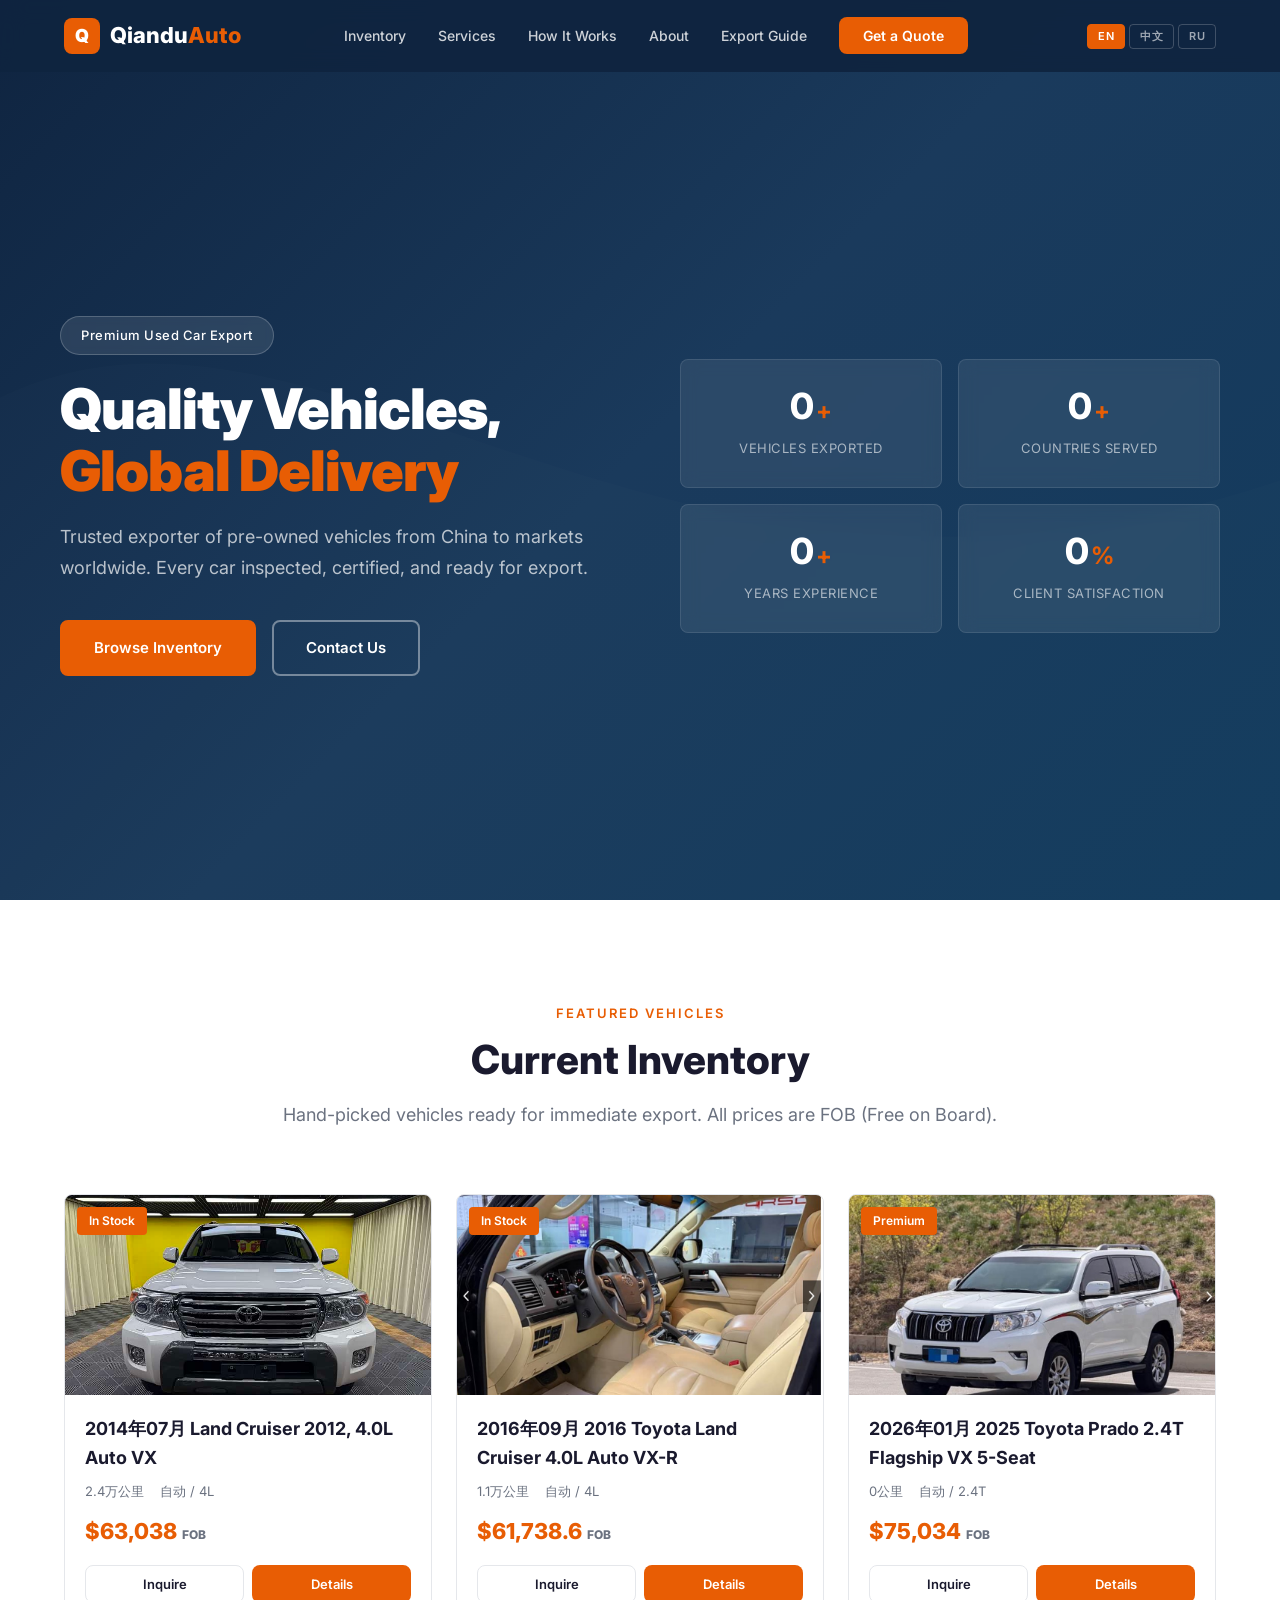
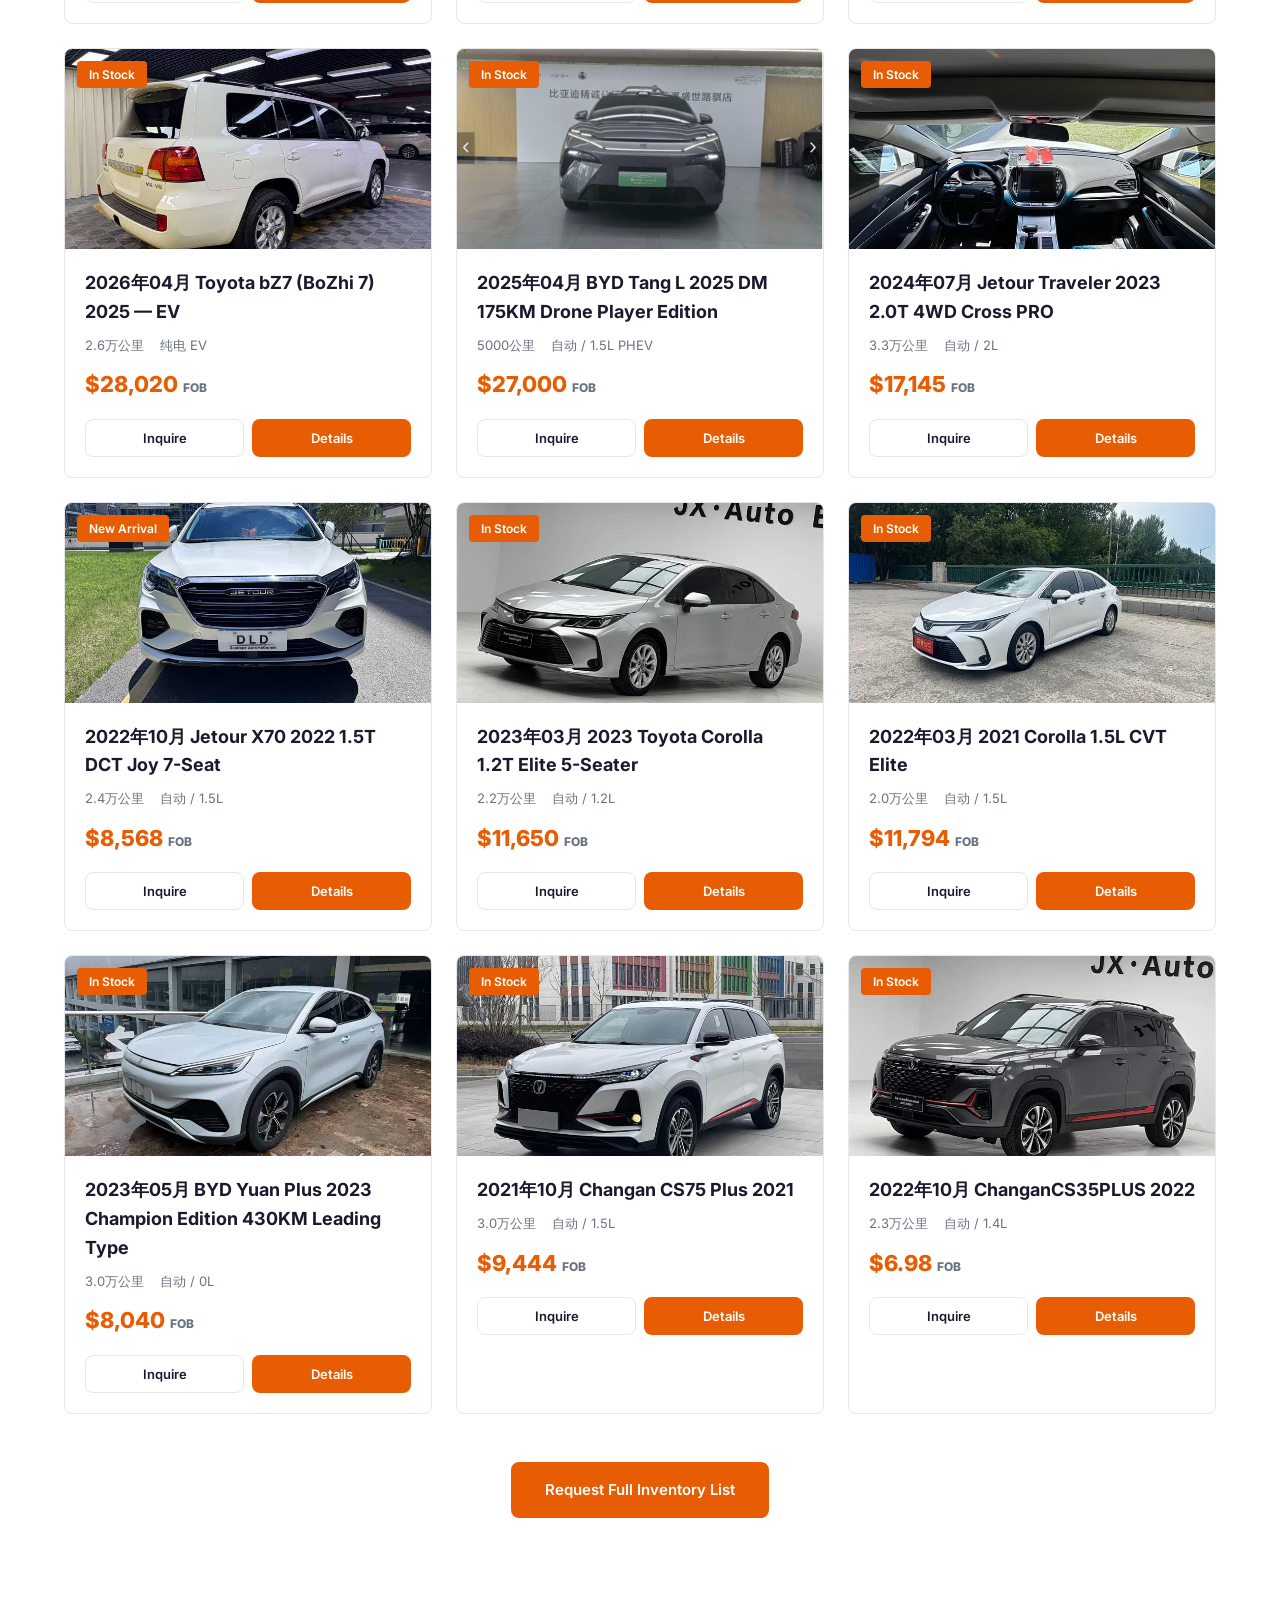
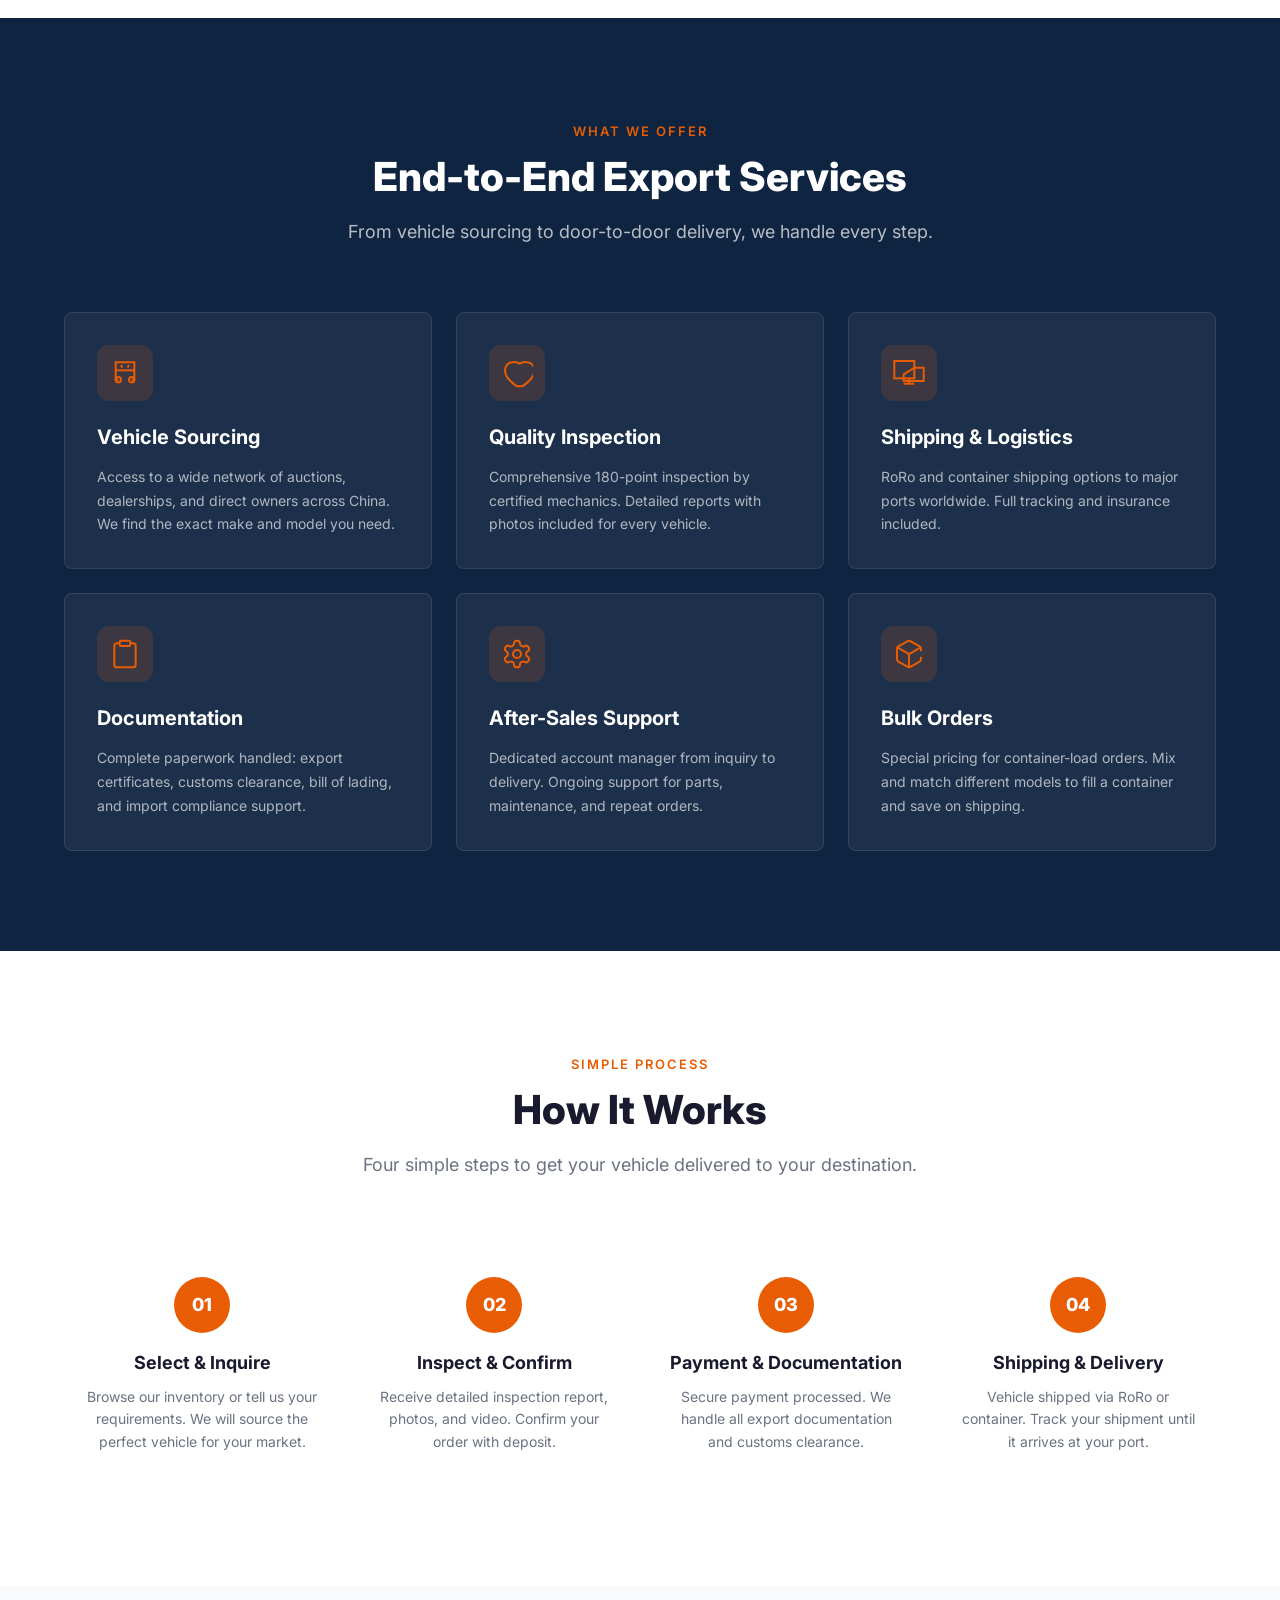
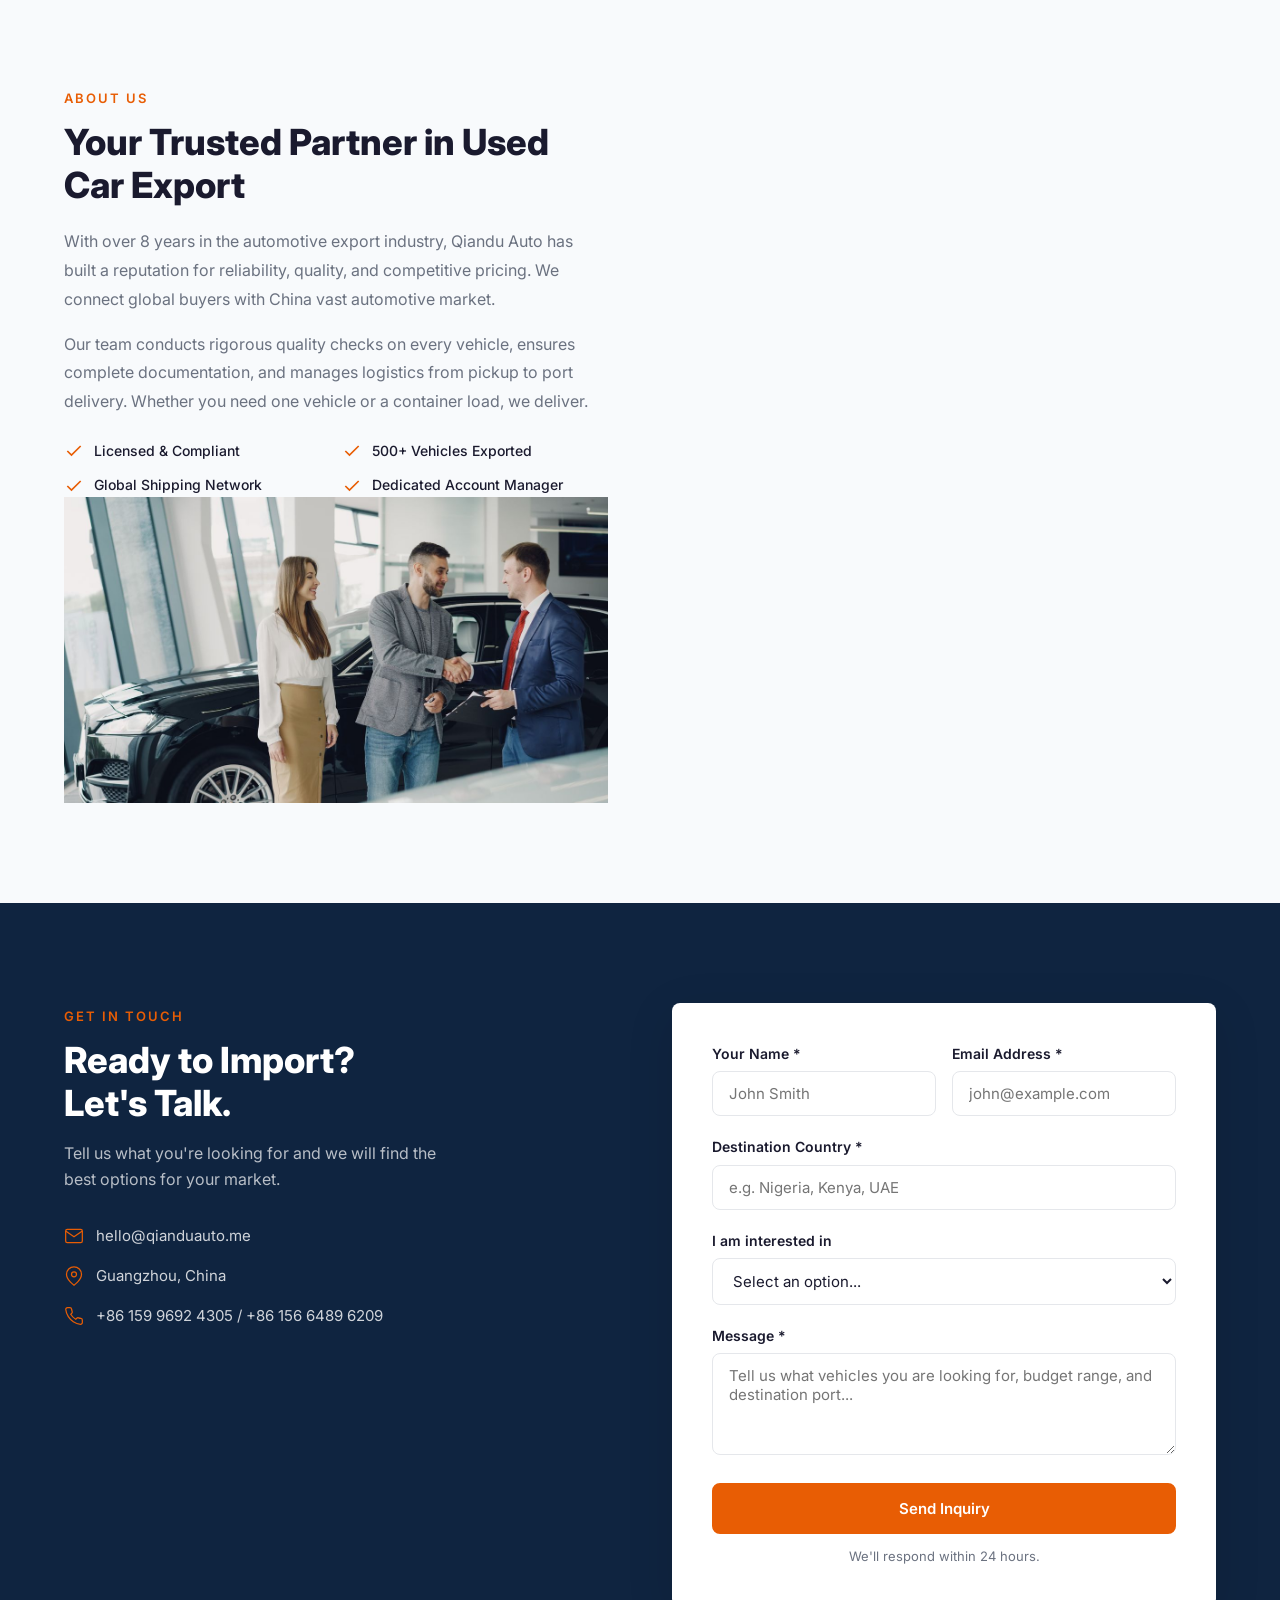
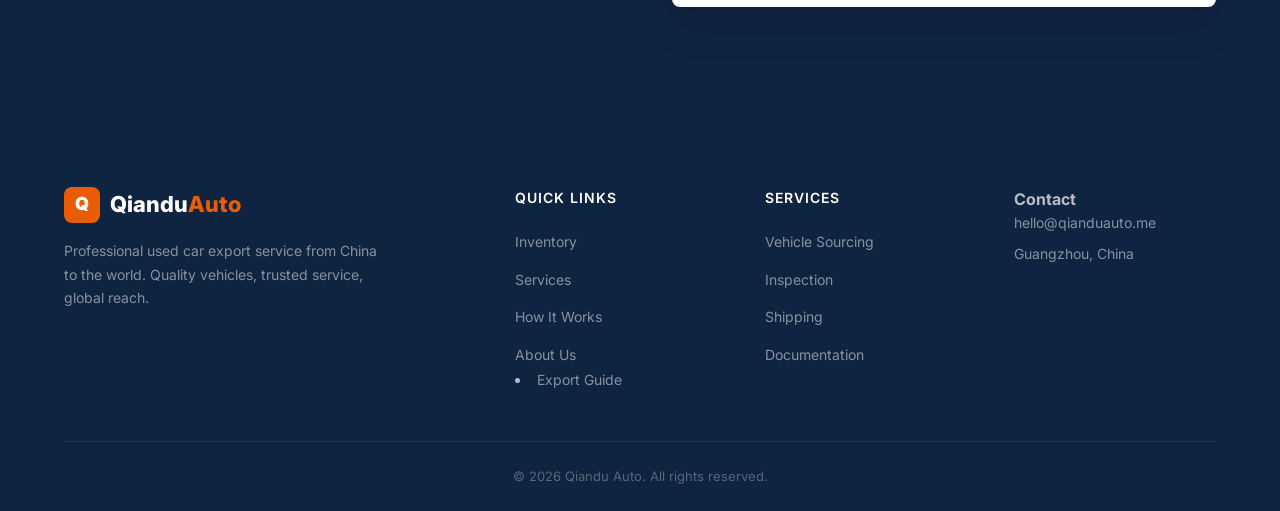
==== index.html @ 9403cdfd "Cache bust: script.js?v=1785822775527" ====
<!DOCTYPE html>
<html lang="en">
<head>
<meta charset="UTF-8">
<meta name="viewport" content="width=device-width, initial-scale=1.0">
<title>Qiandu Auto - Used Car Export from China</title>
<meta name="description" content="Qiandu Auto - Professional used car export service. Quality vehicles for global buyers.">
<link rel="icon" type="image/svg+xml" href="data:image/svg+xml,%3Csvg xmlns='http://www.w3.org/2000/svg' viewBox='0 0 100 100'%3E%3Crect width='100' height='100' rx='20' fill='%231a3a5c'/%3E%3Ctext x='50' y='68' font-size='45' text-anchor='middle' fill='white' font-family='Arial'%3EQ%3C/text%3E%3C/svg%3E">
<link rel="preconnect" href="https://fonts.googleapis.com">
<link href="https://fonts.googleapis.com/css2?family=Inter:wght@400;500;600;700;800;900&display=swap" rel="stylesheet">
<link rel="stylesheet" href="css/style.css"><link rel="stylesheet" href="css/i18n.css">
</head>
<body>
<nav class="nav" id="nav">
  <div class="container nav-inner">
    <a href="#" class="logo">
      <span class="logo-icon">Q</span>
      <span class="logo-text">Qiandu<span class="logo-accent">Auto</span></span>
    </a>
    <ul class="nav-links" id="navLinks">
      <li><a href="#inventory" data-i18n="nav-inventory">Inventory</a></li>
      <li><a href="#services" data-i18n="nav-services">Services</a></li>
      <li><a href="#process" data-i18n="nav-process">How It Works</a></li>
      <li><a href="#about" data-i18n="nav-about">About</a></li><li><a href="guide.html">Export Guide</a></li>
      <li><a href="#contact" class="nav-cta" data-i18n="nav-cta">Get a Quote</a></li>
    </ul>
    <button class="nav-toggle" id="navToggle" aria-label="Toggle menu">
      <span></span><span></span><span></span>
    </button>
    <div class="lang-switcher">
      <button class="lang-btn active" data-lang="en" onclick="switchLang('en')">EN</button>
      <button class="lang-btn" data-lang="zh" onclick="switchLang('zh')">中文</button>
      <button class="lang-btn" data-lang="ru" onclick="switchLang('ru')">RU</button>
    </div>
  </div>
</nav>
<section class="hero" id="hero">
  <div class="hero-bg"></div>
  <div class="container hero-inner">
    <div class="hero-content">
      <span class="hero-badge" data-i18n="hero-badge">Premium Used Car Export</span>
      <h1>Quality Vehicles,<br><span class="text-accent" data-i18n-part="hero-accent">Global Delivery</span></h1>
      <p data-i18n="hero-desc">Trusted exporter of pre-owned vehicles from China to markets worldwide. Every car inspected, certified, and ready for export.</p>
      <div class="hero-actions">
        <a href="#inventory" class="btn btn-primary" data-i18n="hero-btn1">Browse Inventory</a>
        <a href="#contact" class="btn btn-outline" data-i18n="hero-btn2">Contact Us</a>
      </div>
    </div>
    <div class="hero-stats">
      <div class="stat-card">
        <span class="stat-number" data-target="500">0</span><span class="stat-plus">+</span>
        <span class="stat-label" data-i18n="stat-vehicles">Vehicles Exported</span>
      </div>
      <div class="stat-card">
        <span class="stat-number" data-target="25">0</span><span class="stat-plus">+</span>
        <span class="stat-label" data-i18n="stat-countries">Countries Served</span>
      </div>
      <div class="stat-card">
        <span class="stat-number" data-target="8">0</span><span class="stat-plus">+</span>
        <span class="stat-label" data-i18n="stat-experience">Years Experience</span>
      </div>
      <div class="stat-card">
        <span class="stat-number" data-target="98">0</span><span class="stat-pct">%</span>
        <span class="stat-label" data-i18n="stat-satisfaction">Client Satisfaction</span>
      </div>
    </div>
  </div>
</section>
<section class="section" id="inventory">
  <div class="container">
    <div class="section-header">
      <span class="section-tag" data-i18n="inv-tag">Featured Vehicles</span>
      <h2 data-i18n="inv-title">Current Inventory</h2>
      <p data-i18n="inv-desc">Hand-picked vehicles ready for immediate export. All prices are FOB (Free on Board).</p>
    </div>
    <div class="inventory-grid" id="inventoryGrid"></div>
    <div class="section-footer">
      <a href="#contact" class="btn btn-primary" data-i18n="inv-footer">Request Full Inventory List</a>
    </div>
  </div>
</section>
<section class="section section-dark" id="services">
  <div class="container">
    <div class="section-header">
      <span class="section-tag" data-i18n="svc-tag">What We Offer</span>
      <h2 data-i18n="svc-title">End-to-End Export Services</h2>
      <p data-i18n="svc-desc">From vehicle sourcing to door-to-door delivery, we handle every step.</p>
    </div>
    <div class="services-grid">
      <div class="service-card">
        <div class="service-icon"><svg width="32" height="32" viewBox="0 0 24 24" fill="none" stroke="currentColor" stroke-width="1.5"><circle cx="7" cy="17" r="2"/><circle cx="17" cy="17" r="2"/><path d="M19 17h-2M7 17H5V4h14v13h-2"/><path d="M5 10h14"/><path d="M9 6l1 2M15 6l-1 2"/></svg></div>
        <h3 data-i18n="svc1-title">Vehicle Sourcing</h3>
        <p data-i18n="svc1-desc">Access to a wide network of auctions, dealerships, and direct owners across China. We find the exact make and model you need.</p>
      </div>
      <div class="service-card">
        <div class="service-icon"><svg width="32" height="32" viewBox="0 0 24 24" fill="none" stroke="currentColor" stroke-width="1.5"><path d="M12 22s-6-4-8-8c-2-4-1-9 4-10 3-1 6 1 6 1s3-2 6-1c5 1 6 6 4 10-2 4-8 8-8 8z"/></svg></div>
        <h3 data-i18n="svc2-title">Quality Inspection</h3>
        <p data-i18n="svc2-desc">Comprehensive 180-point inspection by certified mechanics. Detailed reports with photos included for every vehicle.</p>
      </div>
      <div class="service-card">
        <div class="service-icon"><svg width="32" height="32" viewBox="0 0 24 24" fill="none" stroke="currentColor" stroke-width="1.5"><rect x="1" y="3" width="15" height="13"/><polygon points="16 8 23 8 23 18 8 18 8 13"/><path d="M12 16v4M8 20h8"/></svg></div>
        <h3 data-i18n="svc3-title">Shipping &amp; Logistics</h3>
        <p data-i18n="svc3-desc">RoRo and container shipping options to major ports worldwide. Full tracking and insurance included.</p>
      </div>
      <div class="service-card">
        <div class="service-icon"><svg width="32" height="32" viewBox="0 0 24 24" fill="none" stroke="currentColor" stroke-width="1.5"><path d="M16 4h2a2 2 0 0 1 2 2v14a2 2 0 0 1-2 2H6a2 2 0 0 1-2-2V6a2 2 0 0 1 2-2h2"/><rect x="8" y="2" width="8" height="4" rx="1" ry="1"/></svg></div>
        <h3 data-i18n="svc4-title">Documentation</h3>
        <p data-i18n="svc4-desc">Complete paperwork handled: export certificates, customs clearance, bill of lading, and import compliance support.</p>
      </div>
      <div class="service-card">
        <div class="service-icon"><svg width="32" height="32" viewBox="0 0 24 24" fill="none" stroke="currentColor" stroke-width="1.5"><path d="M12.22 2h-.44a2 2 0 0 0-2 2v.18a2 2 0 0 1-1 1.73l-.43.25a2 2 0 0 1-2 0l-.15-.08a2 2 0 0 0-2.73.73l-.22.38a2 2 0 0 0 .73 2.73l.15.1a2 2 0 0 1 1 1.72v.51a2 2 0 0 1-1 1.74l-.15.09a2 2 0 0 0-.73 2.73l.22.38a2 2 0 0 0 2.73.73l.15-.08a2 2 0 0 1 2 0l.43.25a2 2 0 0 1 1 1.73V20a2 2 0 0 0 2 2h.44a2 2 0 0 0 2-2v-.18a2 2 0 0 1 1-1.73l.43-.25a2 2 0 0 1 2 0l.15.08a2 2 0 0 0 2.73-.73l.22-.39a2 2 0 0 0-.73-2.73l-.15-.08a2 2 0 0 1-1-1.74v-.5a2 2 0 0 1 1-1.74l.15-.09a2 2 0 0 0 .73-2.73l-.22-.38a2 2 0 0 0-2.73-.73l-.15.08a2 2 0 0 1-2 0l-.43-.25a2 2 0 0 1-1-1.73V4a2 2 0 0 0-2-2z"/><circle cx="12" cy="12" r="3"/></svg></div>
        <h3 data-i18n="svc5-title">After-Sales Support</h3>
        <p data-i18n="svc5-desc">Dedicated account manager from inquiry to delivery. Ongoing support for parts, maintenance, and repeat orders.</p>
      </div>
      <div class="service-card">
        <div class="service-icon"><svg width="32" height="32" viewBox="0 0 24 24" fill="none" stroke="currentColor" stroke-width="1.5"><path d="M21 10V8a2 2 0 0 0-1-1.73l-7-4a2 2 0 0 0-2 0l-7 4A2 2 0 0 0 3 8v8a2 2 0 0 0 1 1.73l7 4a2 2 0 0 0 2 0l7-4A2 2 0 0 0 21 16v-2"/><path d="M3.3 7l8.7 5 8.7-5"/><path d="M12 22V12"/></svg></div>
        <h3 data-i18n="svc6-title">Bulk Orders</h3>
        <p data-i18n="svc6-desc">Special pricing for container-load orders. Mix and match different models to fill a container and save on shipping.</p>
      </div>
    </div>
  </div>
</section>
<section class="section" id="process">
  <div class="container">
    <div class="section-header">
      <span class="section-tag" data-i18n="proc-tag">Simple Process</span>
      <h2 data-i18n="proc-title">How It Works</h2>
      <p data-i18n="proc-desc">Four simple steps to get your vehicle delivered to your destination.</p>
    </div>
    <div class="process-steps">
      <div class="step">
        <div class="step-number">01</div>
        <h3 data-i18n="step1-title">Select &amp; Inquire</h3>
        <p data-i18n="step1-desc">Browse our inventory or tell us your requirements. We will source the perfect vehicle for your market.</p>
      </div>
      <div class="step-connector"></div>
      <div class="step">
        <div class="step-number">02</div>
        <h3 data-i18n="step2-title">Inspect &amp; Confirm</h3>
        <p data-i18n="step2-desc">Receive detailed inspection report, photos, and video. Confirm your order with deposit.</p>
      </div>
      <div class="step-connector"></div>
      <div class="step">
        <div class="step-number">03</div>
        <h3 data-i18n="step3-title">Payment &amp; Documentation</h3>
        <p data-i18n="step3-desc">Secure payment processed. We handle all export documentation and customs clearance.</p>
      </div>
      <div class="step-connector"></div>
      <div class="step">
        <div class="step-number">04</div>
        <h3 data-i18n="step4-title">Shipping &amp; Delivery</h3>
        <p data-i18n="step4-desc">Vehicle shipped via RoRo or container. Track your shipment until it arrives at your port.</p>
      </div>
    </div>
  </div>
</section>
<section class="section section-alt" id="about">
  <div class="container">
    <div class="about-grid">
      <div class="about-content">
        <span class="section-tag" data-i18n="about-tag">About Us</span>
        <h2 data-i18n="about-title">Your Trusted Partner in Used Car Export</h2>
        <p data-i18n="about-p1">With over 8 years in the automotive export industry, Qiandu Auto has built a reputation for reliability, quality, and competitive pricing. We connect global buyers with China vast automotive market.</p>
        <p data-i18n="about-p2">Our team conducts rigorous quality checks on every vehicle, ensures complete documentation, and manages logistics from pickup to port delivery. Whether you need one vehicle or a container load, we deliver.</p>
        <div class="about-features">
          <div class="about-feature"><svg width="20" height="20" viewBox="0 0 24 24" fill="none" stroke="currentColor" stroke-width="2"><polyline points="20 6 9 17 4 12"/></svg><span data-i18n="about-feat1">Licensed &amp; Compliant</span></div>
          <div class="about-feature"><svg width="20" height="20" viewBox="0 0 24 24" fill="none" stroke="currentColor" stroke-width="2"><polyline points="20 6 9 17 4 12"/></svg><span data-i18n="about-feat2">500+ Vehicles Exported</span></div>
          <div class="about-feature"><svg width="20" height="20" viewBox="0 0 24 24" fill="none" stroke="currentColor" stroke-width="2"><polyline points="20 6 9 17 4 12"/></svg><span data-i18n="about-feat3">Global Shipping Network</span></div>
          <div class="about-feature"><svg width="20" height="20" viewBox="0 0 24 24" fill="none" stroke="currentColor" stroke-width="2"><polyline points="20 6 9 17 4 12"/></svg><span data-i18n="about-feat4">Dedicated Account Manager</span></div>
        </div>
    <div class="about-image">
 <img src="about.jpg.jpg"
</div>

  </div>
</section>
<section class="section section-dark" id="contact">
  <div class="container">
    <div class="contact-grid">
      <div class="contact-info">
        <span class="section-tag" data-i18n="contact-tag">Get In Touch</span>
        <h2 data-i18n="contact-title">Ready to Import?<br>Let's Talk.</h2>
        <p data-i18n="contact-desc">Tell us what you're looking for and we will find the best options for your market.</p>
        <div class="contact-details">
          <div class="contact-detail">
            <svg width="20" height="20" viewBox="0 0 24 24" fill="none" stroke="currentColor" stroke-width="1.5"><path d="M4 4h16c1.1 0 2 .9 2 2v12c0 1.1-.9 2-2 2H4c-1.1 0-2-.9-2-2V6c0-1.1.9-2 2-2z"/><polyline points="22,6 12,13 2,6"/></svg>
            <span>hello@qianduauto.me</span>
          </div>
          <div class="contact-detail">
            <svg width="20" height="20" viewBox="0 0 24 24" fill="none" stroke="currentColor" stroke-width="1.5"><path d="M21 10c0 7-9 13-9 13s-9-6-9-13a9 9 0 0 1 18 0z"/><circle cx="12" cy="10" r="3"/></svg>
            <span>Guangzhou, China</span>
          </div>
          <div class="contact-detail">
            <svg width="20" height="20" viewBox="0 0 24 24" fill="none" stroke="currentColor" stroke-width="1.5"><path d="M22 16.92v3a2 2 0 0 1-2.18 2 19.79 19.79 0 0 1-8.63-3.07 19.5 19.5 0 0 1-6-6 19.79 19.79 0 0 1-3.07-8.67A2 2 0 0 1 4.11 2h3a2 2 0 0 1 2 1.72 12.84 12.84 0 0 0 .7 2.81 2 2 0 0 1-.45 2.11L8.09 9.91a16 16 0 0 0 6 6l1.27-1.27a2 2 0 0 1 2.11-.45 12.84 12.84 0 0 0 2.81.7A2 2 0 0 1 22 16.92z"/></svg>
            <span>+86 159 9692 4305 / +86 156 6489 6209</span>
          </div>
        </div>
      </div>
      <form class="contact-form" id="contactForm">
        <div class="form-row">
          <div class="form-group">
            <label for="name" data-i18n="form-name">Your Name *</label>
            <input type="text" id="name" name="name" required placeholder="John Smith">
          </div>
          <div class="form-group">
            <label for="email" data-i18n="form-email">Email Address *</label>
            <input type="email" id="email" name="email" required placeholder="john@example.com">
          </div>
        </div>
        <div class="form-group">
          <label for="country" data-i18n="form-country">Destination Country *</label>
          <input type="text" id="country" name="country" required placeholder="e.g. Nigeria, Kenya, UAE">
        </div>
        <div class="form-group">
          <label for="interest" data-i18n="form-interest">I am interested in</label>
          <select id="interest" name="interest">
            <option value="">Select an option...</option>
            <option value="specific">Specific vehicle</option>
            <option value="category">Vehicle category / type</option>
            <option value="bulk">Bulk / container order</option>
            <option value="partnership">Partnership inquiry</option>
            <option value="other">Other</option>
          </select>
        </div>
        <div class="form-group">
          <label for="message" data-i18n="form-msg">Message *</label>
          <textarea id="message" name="message" required rows="4" placeholder="Tell us what vehicles you are looking for, budget range, and destination port..."></textarea>
        </div>
        <button type="submit" class="btn btn-primary btn-full" data-i18n="form-submit">Send Inquiry</button>
        <p class="form-note" data-i18n="form-note">We'll respond within 24 hours.</p>
      </form>
    </div>
  </div>
</section>
<footer class="footer">
  <div class="container">
    <div class="footer-grid">
      <div class="footer-brand">
        <a href="#" class="logo">
          <span class="logo-icon">Q</span>
          <span class="logo-text">Qiandu<span class="logo-accent">Auto</span></span>
        </a>
        <p data-i18n="footer-brand">Professional used car export service from China to the world. Quality vehicles, trusted service, global reach.</p>
      </div>
      <div class="footer-links">
        <h4 data-i18n="footer-quick">Quick Links</h4>
        <ul>
          <li><a href="#inventory" data-i18n="nav-inventory">Inventory</a></li>
          <li><a href="#services" data-i18n="nav-services">Services</a></li>
          <li><a href="#process" data-i18n="nav-process">How It Works</a></li>
          <li><a href="#about">About Us</a></li>
        </ul><li><a href="guide.html">Export Guide</a></li>
      </div>
      <div class="footer-links">
        <h4 data-i18n="footer-service-title">Services</h4>
        <ul>
          <li><a href="#services">Vehicle Sourcing</a></li>
          <li><a href="#services">Inspection</a></li>
          <li><a href="#services">Shipping</a></li>
          <li><a href="#services">Documentation</a></li>
        </ul>
      </div>
      <div class="footer-contact">
        <h4 data-i18n="footer-contact-title">Contact</h4>
        <p>hello@qianduauto.me</p>
        <p>Guangzhou, China</p>
      </div>
    </div>
    <div class="footer-bottom">
      <p>&copy; 2026 Qiandu Auto. <span data-i18n="footer-copy">All rights reserved.</span></p>
    </div>
  </div>
</footer>
<script src="js/i18n.js"></script>
<script src="js/script.js?v=1785822775527"></script>
</body>
</html>
---- css/style.css ----
﻿*, *::before, *::after { margin: 0; padding: 0; box-sizing: border-box; }
:root {
  --primary: #1a3a5c;
  --primary-light: #2a5a8c;
  --primary-dark: #0f2440;
  --accent: #e85d04;
  --accent-light: #f48c06;
  --text: #1a1a2e;
  --text-light: #6b7280;
  --bg: #ffffff;
  --bg-alt: #f8fafc;
  --bg-dark: #0f2440;
  --border: #e5e7eb;
  --radius: 8px;
  --shadow: 0 4px 24px rgba(0,0,0,0.08);
  --shadow-lg: 0 12px 48px rgba(0,0,0,0.12);
  --font: 'Inter', -apple-system, BlinkMacSystemFont, sans-serif;
  --max-w: 1200px;
}
html { scroll-behavior: smooth; }
body { font-family: var(--font); color: var(--text); line-height: 1.6; -webkit-font-smoothing: antialiased; }
.container { max-width: var(--max-w); margin: 0 auto; padding: 0 24px; }
img { max-width: 100%; height: auto; display: block; }
a { color: inherit; text-decoration: none; }
ul { list-style: none; }
.section { padding: 100px 0; }
.section-dark { background: var(--bg-dark); color: #fff; }
.section-alt { background: var(--bg-alt); }
.section-header { text-align: center; max-width: 720px; margin: 0 auto 64px; }
.section-tag { display: inline-block; font-size: 13px; font-weight: 600; text-transform: uppercase; letter-spacing: 2px; color: var(--accent); margin-bottom: 12px; }
.section-header h2 { font-size: 40px; font-weight: 800; line-height: 1.2; margin-bottom: 16px; }
.section-dark .section-header h2 { color: #fff; }
.section-header p { font-size: 18px; color: var(--text-light); line-height: 1.7; }
.section-dark .section-header p { color: rgba(255,255,255,0.7); }
.text-accent { color: var(--accent); }
/* Buttons */
.btn { display: inline-flex; align-items: center; justify-content: center; padding: 14px 32px; font-size: 15px; font-weight: 600; border-radius: var(--radius); transition: all 0.3s ease; cursor: pointer; border: 2px solid transparent; font-family: var(--font); }
.btn-primary { background: var(--accent); color: #fff; border-color: var(--accent); }
.btn-primary:hover { background: var(--accent-light); border-color: var(--accent-light); transform: translateY(-2px); box-shadow: 0 8px 24px rgba(232,93,4,0.3); }
.btn-outline { background: transparent; color: #fff; border-color: rgba(255,255,255,0.4); }
.btn-outline:hover { background: rgba(255,255,255,0.1); border-color: #fff; }
.btn-full { width: 100%; }
.section-footer { text-align: center; margin-top: 48px; }
.section-footer .btn { background: var(--accent); color: #fff; border-color: var(--accent); }
.section-footer .btn:hover { background: var(--accent-light); }
/* Navigation */
.nav { position: fixed; top: 0; left: 0; right: 0; z-index: 1000; background: rgba(15,36,64,0.95); backdrop-filter: blur(12px); transition: all 0.3s ease; }
.nav-scrolled { background: rgba(15,36,64,0.98); box-shadow: 0 2px 20px rgba(0,0,0,0.3); }
.nav-inner { display: flex; align-items: center; justify-content: space-between; height: 72px; }
.logo { display: flex; align-items: center; gap: 10px; font-size: 22px; font-weight: 800; color: #fff; }
.logo-icon { display: flex; align-items: center; justify-content: center; width: 36px; height: 36px; background: var(--accent); border-radius: 8px; font-size: 18px; font-weight: 900; color: #fff; }
.logo-accent { color: var(--accent); }
.nav-links { display: flex; align-items: center; gap: 32px; }
.nav-links a { font-size: 14px; font-weight: 500; color: rgba(255,255,255,0.8); transition: color 0.2s; }
.nav-links a:hover { color: #fff; }
.nav-cta { padding: 10px 24px !important; background: var(--accent); color: #fff !important; border-radius: var(--radius); font-weight: 600 !important; transition: all 0.3s !important; }
.nav-cta:hover { background: var(--accent-light) !important; transform: translateY(-1px); }
.nav-toggle { display: none; flex-direction: column; gap: 5px; background: none; border: none; cursor: pointer; padding: 4px; }
.nav-toggle span { display: block; width: 24px; height: 2px; background: #fff; border-radius: 2px; transition: all 0.3s; }
/* Hero */
.hero { position: relative; min-height: 100vh; display: flex; align-items: center; overflow: hidden; padding-top: 72px; }
.hero-bg { position: absolute; inset: 0; background: linear-gradient(135deg, var(--primary-dark) 0%, var(--primary) 50%, #123b5e 100%); }
.hero-bg::after { content: ''; position: absolute; inset: 0; background: url('data:image/svg+xml,<svg xmlns="http://www.w3.org/2000/svg" viewBox="0 0 1440 900"><path fill="rgba(255,255,255,0.02)" d="M0,450 C360,150 720,750 1440,450 L1440,900 L0,900 Z"/></svg>') bottom / cover no-repeat; opacity: 0.6; }
.hero-inner { position: relative; display: grid; grid-template-columns: 1fr 1fr; gap: 80px; align-items: center; padding: 100px 0 80px; }
.hero-content { color: #fff; }
.hero-badge { display: inline-block; padding: 8px 20px; background: rgba(255,255,255,0.1); border: 1px solid rgba(255,255,255,0.2); border-radius: 100px; font-size: 13px; font-weight: 500; letter-spacing: 0.5px; margin-bottom: 24px; backdrop-filter: blur(4px); }
.hero-content h1 { font-size: 56px; font-weight: 900; line-height: 1.1; margin-bottom: 20px; letter-spacing: -1px; }
.hero-content p { font-size: 18px; line-height: 1.7; color: rgba(255,255,255,0.7); margin-bottom: 36px; max-width: 540px; }
.hero-actions { display: flex; gap: 16px; }
.hero-stats { display: grid; grid-template-columns: 1fr 1fr; gap: 16px; }
.stat-card { background: rgba(255,255,255,0.08); backdrop-filter: blur(8px); border: 1px solid rgba(255,255,255,0.1); border-radius: var(--radius); padding: 28px 24px; text-align: center; color: #fff; }
.stat-number { font-size: 36px; font-weight: 800; line-height: 1; }
.stat-plus, .stat-pct { font-size: 24px; font-weight: 700; color: var(--accent); margin-left: 2px; }
.stat-label { display: block; font-size: 13px; color: rgba(255,255,255,0.6); margin-top: 8px; text-transform: uppercase; letter-spacing: 0.5px; }
/* Inventory */
.inventory-grid { display: grid; grid-template-columns: repeat(auto-fill, minmax(320px, 1fr)); gap: 24px; }
.car-card { background: #fff; border: 1px solid var(--border); border-radius: var(--radius); overflow: hidden; transition: all 0.3s ease; }
.car-card:hover { transform: translateY(-4px); box-shadow: var(--shadow-lg); }
.car-image { height: 200px; background: #f3f4f6; display: flex; align-items: center; justify-content: center; color: var(--text-light); font-size: 14px; position: relative; overflow: hidden; }
.car-image svg { opacity: 0.3; }
.car-tag { position: absolute; top: 12px; left: 12px; padding: 4px 12px; background: var(--accent); color: #fff; font-size: 12px; font-weight: 600; border-radius: 4px; }
.car-info { padding: 20px; }
.car-info h3 { font-size: 18px; font-weight: 700; margin-bottom: 8px; }
.car-specs { display: flex; gap: 16px; margin-bottom: 12px; font-size: 13px; color: var(--text-light); }
.car-specs span { display: flex; align-items: center; gap: 4px; }
.car-price { font-size: 22px; font-weight: 800; color: var(--accent); margin-bottom: 4px; }
.car-price-note { font-size: 12px; color: var(--text-light); }
.car-actions { margin-top: 16px; display: grid; grid-template-columns: 1fr 1fr; gap: 8px; }
.car-actions .btn { padding: 10px 16px; font-size: 13px; }
.car-actions .btn-outline-sm { background: transparent; color: var(--text); border: 1px solid var(--border); }
.car-actions .btn-outline-sm:hover { border-color: var(--primary); color: var(--primary); }
.car-actions .btn-primary-sm { background: var(--accent); color: #fff; border: none; }
.car-actions .btn-primary-sm:hover { background: var(--accent-light); }
/* Services */
.services-grid { display: grid; grid-template-columns: repeat(3, 1fr); gap: 24px; }
.service-card { background: rgba(255,255,255,0.06); border: 1px solid rgba(255,255,255,0.1); border-radius: var(--radius); padding: 32px; transition: all 0.3s ease; }
.service-card:hover { background: rgba(255,255,255,0.1); transform: translateY(-2px); }
.service-icon { width: 56px; height: 56px; display: flex; align-items: center; justify-content: center; background: rgba(232,93,4,0.15); border-radius: 12px; margin-bottom: 20px; color: var(--accent); }
.service-card h3 { font-size: 20px; font-weight: 700; margin-bottom: 12px; color: #fff; }
.service-card p { font-size: 14px; line-height: 1.7; color: rgba(255,255,255,0.65); }
/* Process */
.process-steps { display: grid; grid-template-columns: repeat(4, 1fr); gap: 16px; align-items: start; position: relative; }
.step { text-align: center; padding: 32px 20px; }
.step-number { width: 56px; height: 56px; display: flex; align-items: center; justify-content: center; background: var(--accent); color: #fff; font-size: 18px; font-weight: 800; border-radius: 50%; margin: 0 auto 16px; }
.step h3 { font-size: 18px; font-weight: 700; margin-bottom: 8px; }
.step p { font-size: 14px; color: var(--text-light); line-height: 1.6; }
.step-connector { display: none; }
/* About */
.about-grid { display: grid; grid-template-columns: 1fr 1fr; gap: 64px; align-items: center; }
.about-content h2 { font-size: 36px; font-weight: 800; line-height: 1.2; margin-bottom: 20px; }
.about-content p { font-size: 16px; color: var(--text-light); line-height: 1.8; margin-bottom: 16px; }
.about-features { display: grid; grid-template-columns: 1fr 1fr; gap: 12px; margin-top: 24px; }
.about-feature { display: flex; align-items: center; gap: 10px; font-size: 14px; font-weight: 500; }
.about-feature svg { color: var(--accent); flex-shrink: 0; }
.about-image-placeholder { width: 100%; aspect-ratio: 4/3; background: var(--border); border-radius: var(--radius); display: flex; flex-direction: column; align-items: center; justify-content: center; color: var(--text-light); gap: 12px; font-size: 14px; }
/* Contact */
.contact-grid { display: grid; grid-template-columns: 1fr 1fr; gap: 64px; align-items: start; }
.contact-info h2 { font-size: 36px; font-weight: 800; line-height: 1.2; margin-bottom: 16px; color: #fff; }
.contact-info p { font-size: 16px; color: rgba(255,255,255,0.7); margin-bottom: 32px; max-width: 400px; }
.contact-details { display: flex; flex-direction: column; gap: 16px; }
.contact-detail { display: flex; align-items: center; gap: 12px; font-size: 15px; color: rgba(255,255,255,0.8); }
.contact-detail svg { color: var(--accent); flex-shrink: 0; }
.contact-form { background: #fff; padding: 40px; border-radius: var(--radius); box-shadow: var(--shadow-lg); }
.form-row { display: grid; grid-template-columns: 1fr 1fr; gap: 16px; }
.form-group { margin-bottom: 20px; }
.form-group label { display: block; font-size: 14px; font-weight: 600; margin-bottom: 6px; color: var(--text); }
.form-group input, .form-group select, .form-group textarea { width: 100%; padding: 12px 16px; font-size: 15px; border: 1px solid var(--border); border-radius: var(--radius); font-family: var(--font); transition: border-color 0.2s; background: #fff; color: var(--text); }
.form-group input:focus, .form-group select:focus, .form-group textarea:focus { outline: none; border-color: var(--accent); box-shadow: 0 0 0 3px rgba(232,93,4,0.1); }
.form-group textarea { resize: vertical; }
.form-note { text-align: center; font-size: 13px; color: var(--text-light); margin-top: 12px; }
/* Footer */
.footer { background: var(--primary-dark); color: rgba(255,255,255,0.7); padding: 80px 0 0; }
.footer-grid { display: grid; grid-template-columns: 2fr 1fr 1fr 1fr; gap: 48px; padding-bottom: 48px; }
.footer-brand p { font-size: 14px; line-height: 1.7; margin-top: 16px; max-width: 320px; color: rgba(255,255,255,0.5); }
.footer-links h4 { color: #fff; font-size: 14px; font-weight: 600; text-transform: uppercase; letter-spacing: 1px; margin-bottom: 20px; }
.footer-links ul { display: flex; flex-direction: column; gap: 12px; }
.footer-links a { font-size: 14px; color: rgba(255,255,255,0.5); transition: color 0.2s; }
.footer-links a:hover { color: var(--accent); }
.footer-contact p { font-size: 14px; margin-bottom: 8px; color: rgba(255,255,255,0.5); }
.footer-bottom { border-top: 1px solid rgba(255,255,255,0.08); padding: 24px 0; text-align: center; font-size: 13px; color: rgba(255,255,255,0.3); }
/* Toast notification */
.toast { position: fixed; bottom: 32px; right: 32px; background: #10b981; color: #fff; padding: 16px 24px; border-radius: var(--radius); font-size: 14px; font-weight: 500; box-shadow: var(--shadow-lg); opacity: 0; transform: translateY(20px); transition: all 0.3s ease; z-index: 9999; }
.toast.show { opacity: 1; transform: translateY(0); }
/* Mobile */
@media (max-width: 968px) {
  .hero-inner { grid-template-columns: 1fr; gap: 48px; padding: 60px 0; }
  .hero-content h1 { font-size: 40px; }
  .hero-stats { grid-template-columns: 1fr 1fr; }
  .services-grid { grid-template-columns: 1fr 1fr; }
  .process-steps { grid-template-columns: 1fr 1fr; gap: 32px; }
  .about-grid { grid-template-columns: 1fr; gap: 40px; }
  .contact-grid { grid-template-columns: 1fr; gap: 40px; }
  .footer-grid { grid-template-columns: 1fr 1fr; gap: 32px; }
}
@media (max-width: 640px) {
  .section { padding: 60px 0; }
  .section-header { margin-bottom: 40px; }
  .section-header h2 { font-size: 28px; }
  .hero-content h1 { font-size: 32px; }
  .hero-stats { grid-template-columns: 1fr 1fr; gap: 12px; }
  .stat-card { padding: 20px; }
  .stat-number { font-size: 28px; }
  .hero-actions { flex-direction: column; }
  .services-grid { grid-template-columns: 1fr; }
  .process-steps { grid-template-columns: 1fr; gap: 24px; }
  .inventory-grid { grid-template-columns: 1fr; }
  .form-row { grid-template-columns: 1fr; }
  .contact-form { padding: 24px; }
  .nav-links { display: none; position: fixed; top: 72px; left: 0; right: 0; background: var(--primary-dark); flex-direction: column; padding: 24px; gap: 16px; border-top: 1px solid rgba(255,255,255,0.1); }
  .nav-links.active { display: flex; }
  .nav-toggle { display: flex; }
  .footer-grid { grid-template-columns: 1fr; }
  .about-features { grid-template-columns: 1fr; }
}
---- css/i18n.css ----
﻿.lang-switcher { display: flex; gap: 4px; margin-left: 16px; }
.lang-btn { background: none; border: 1px solid rgba(255,255,255,0.2); color: rgba(255,255,255,0.6); padding: 4px 10px; border-radius: 4px; font-size: 11px; font-weight: 600; cursor: pointer; transition: all 0.2s; font-family: inherit; letter-spacing: 0.5px; }
.lang-btn:hover { background: rgba(255,255,255,0.1); color: #fff; }
.lang-btn.active { background: var(--accent); border-color: var(--accent); color: #fff; }
@media (max-width: 640px) {
  .lang-switcher { margin: 8px 0 0; }
  .nav-links.active + .lang-switcher { display: flex; }
}
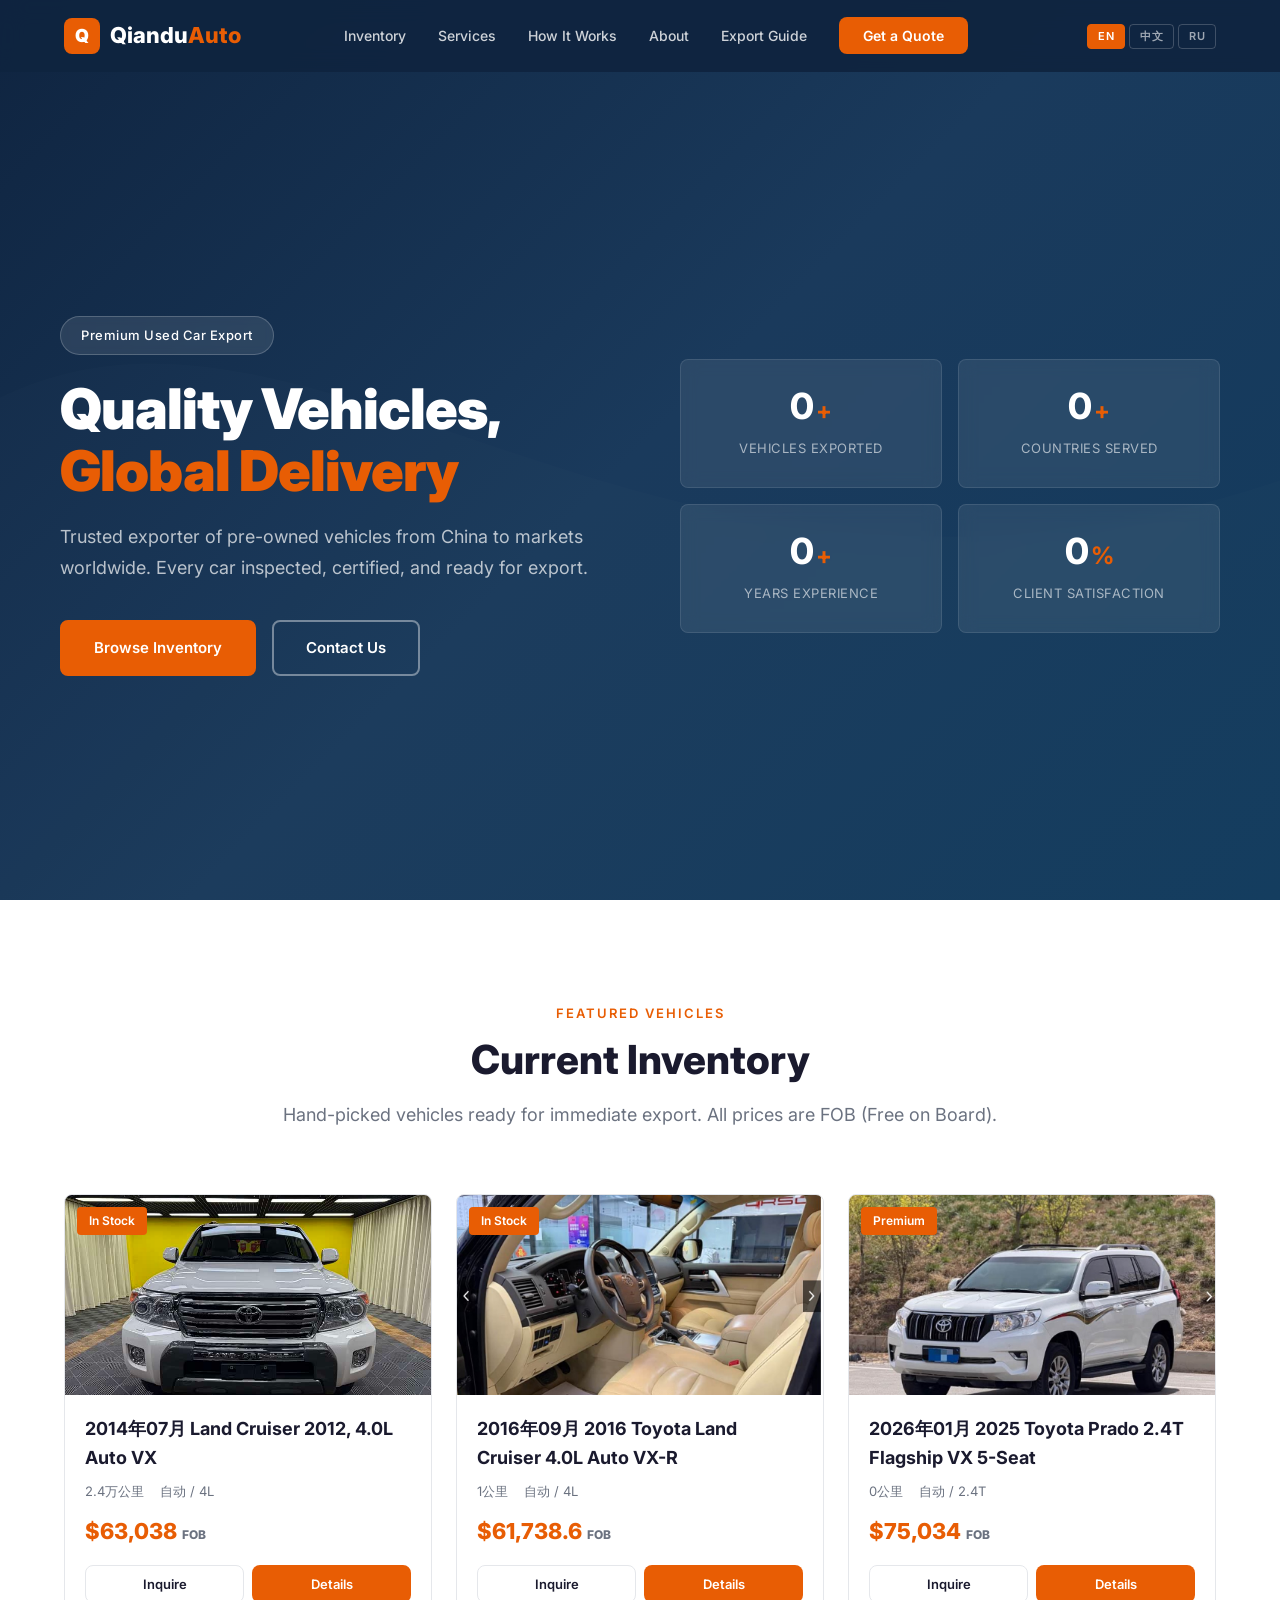
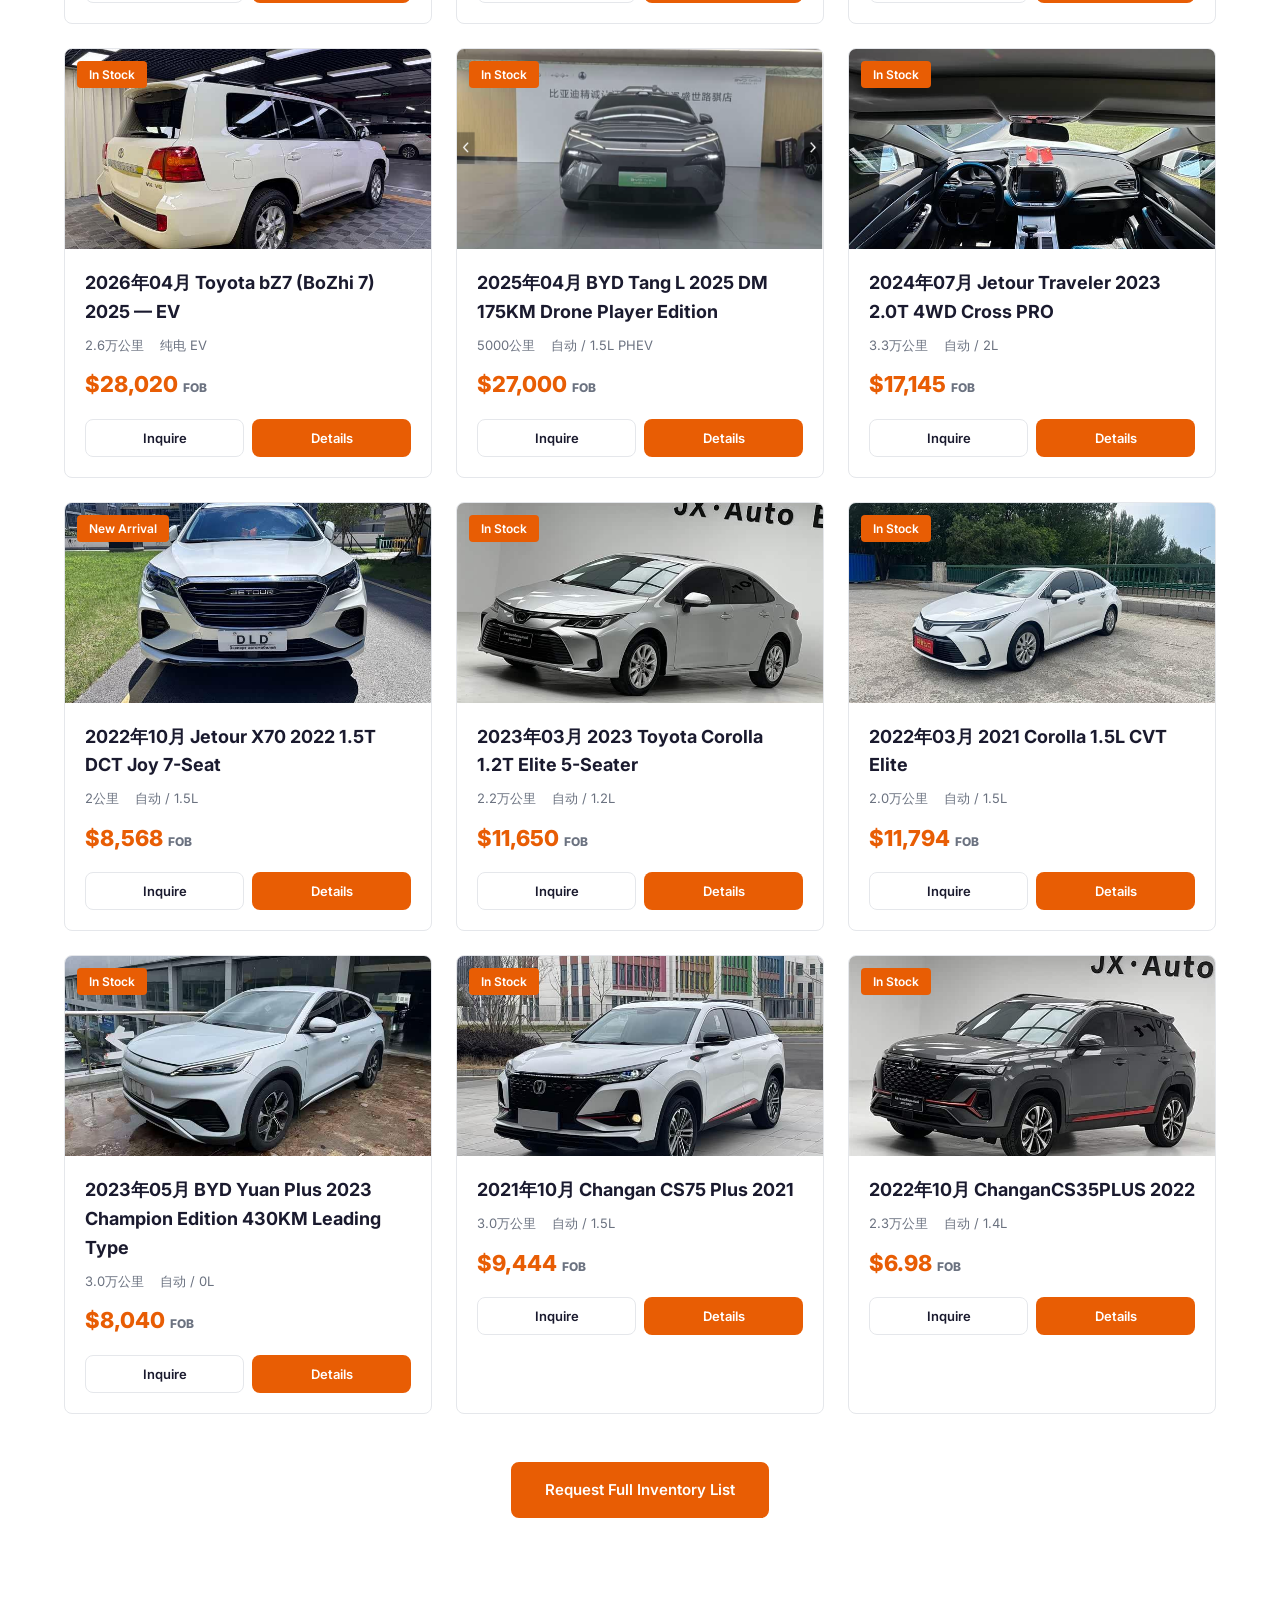
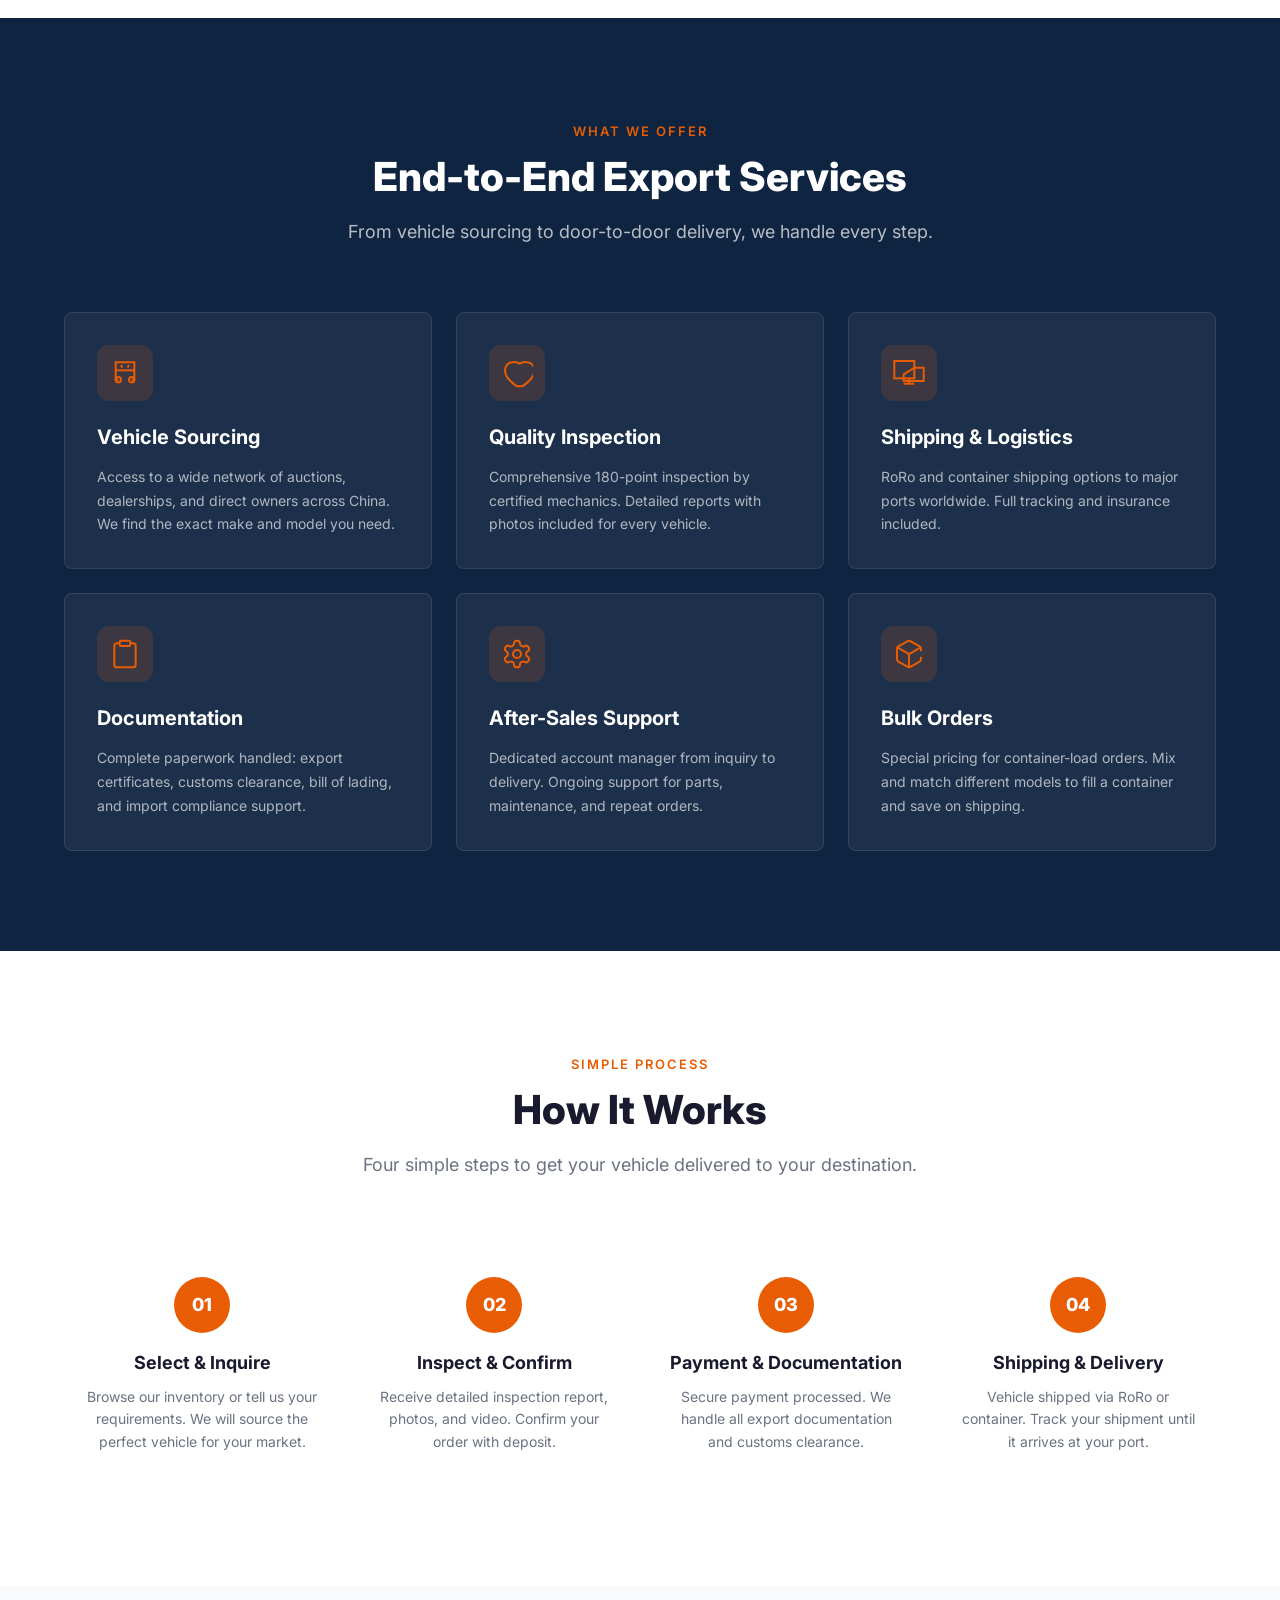
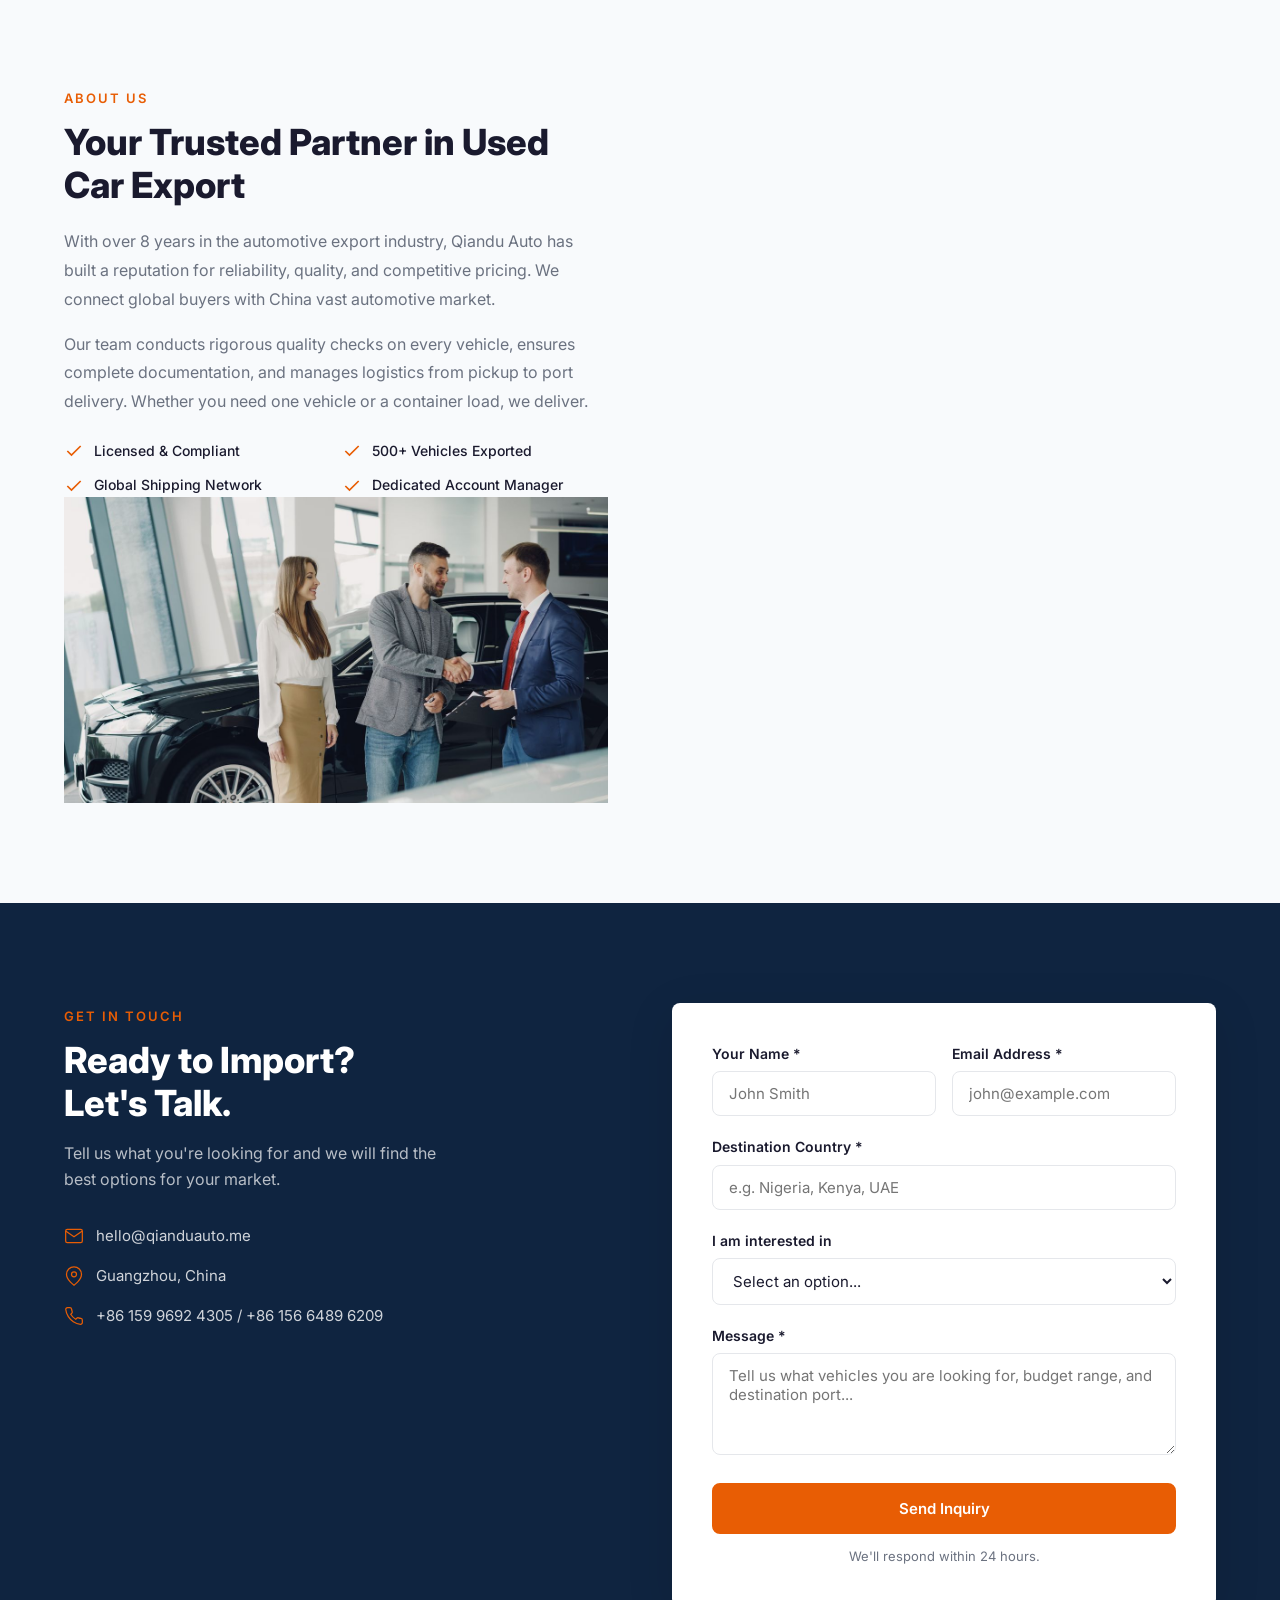
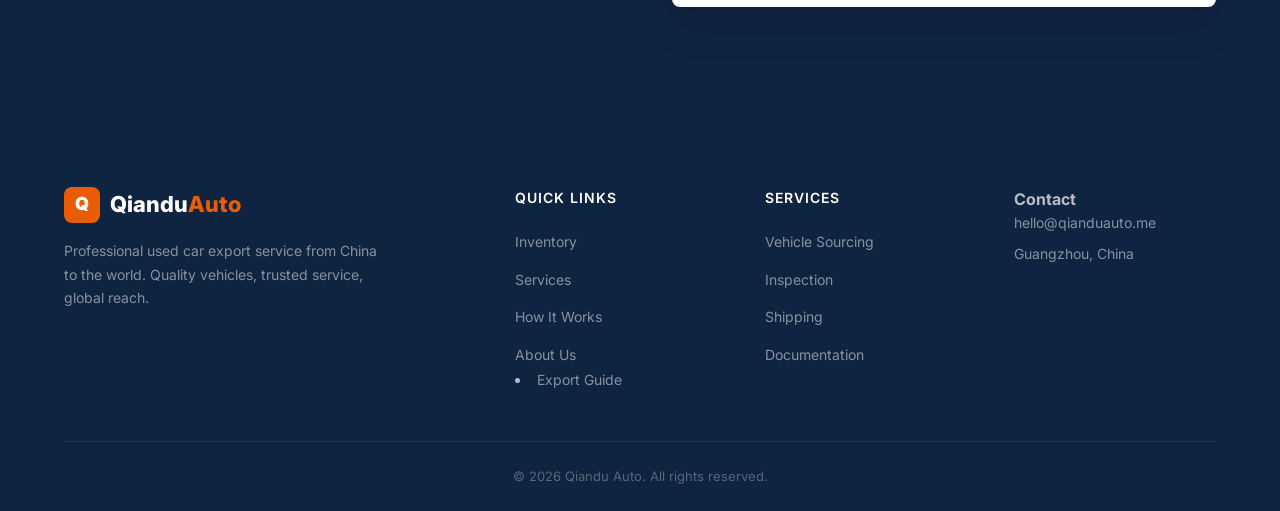
==== commit 8e7cccf1: "Cache bust: script.js?v=1785823119094" ====
--- a/index.html
+++ b/index.html
@@ -272,6 +272,6 @@
   </div>
 </footer>
 <script src="js/i18n.js"></script>
-<script src="js/script.js?v=1785822775527"></script>
+<script src="js/script.js?v=1785823119094"></script>
 </body>
 </html>
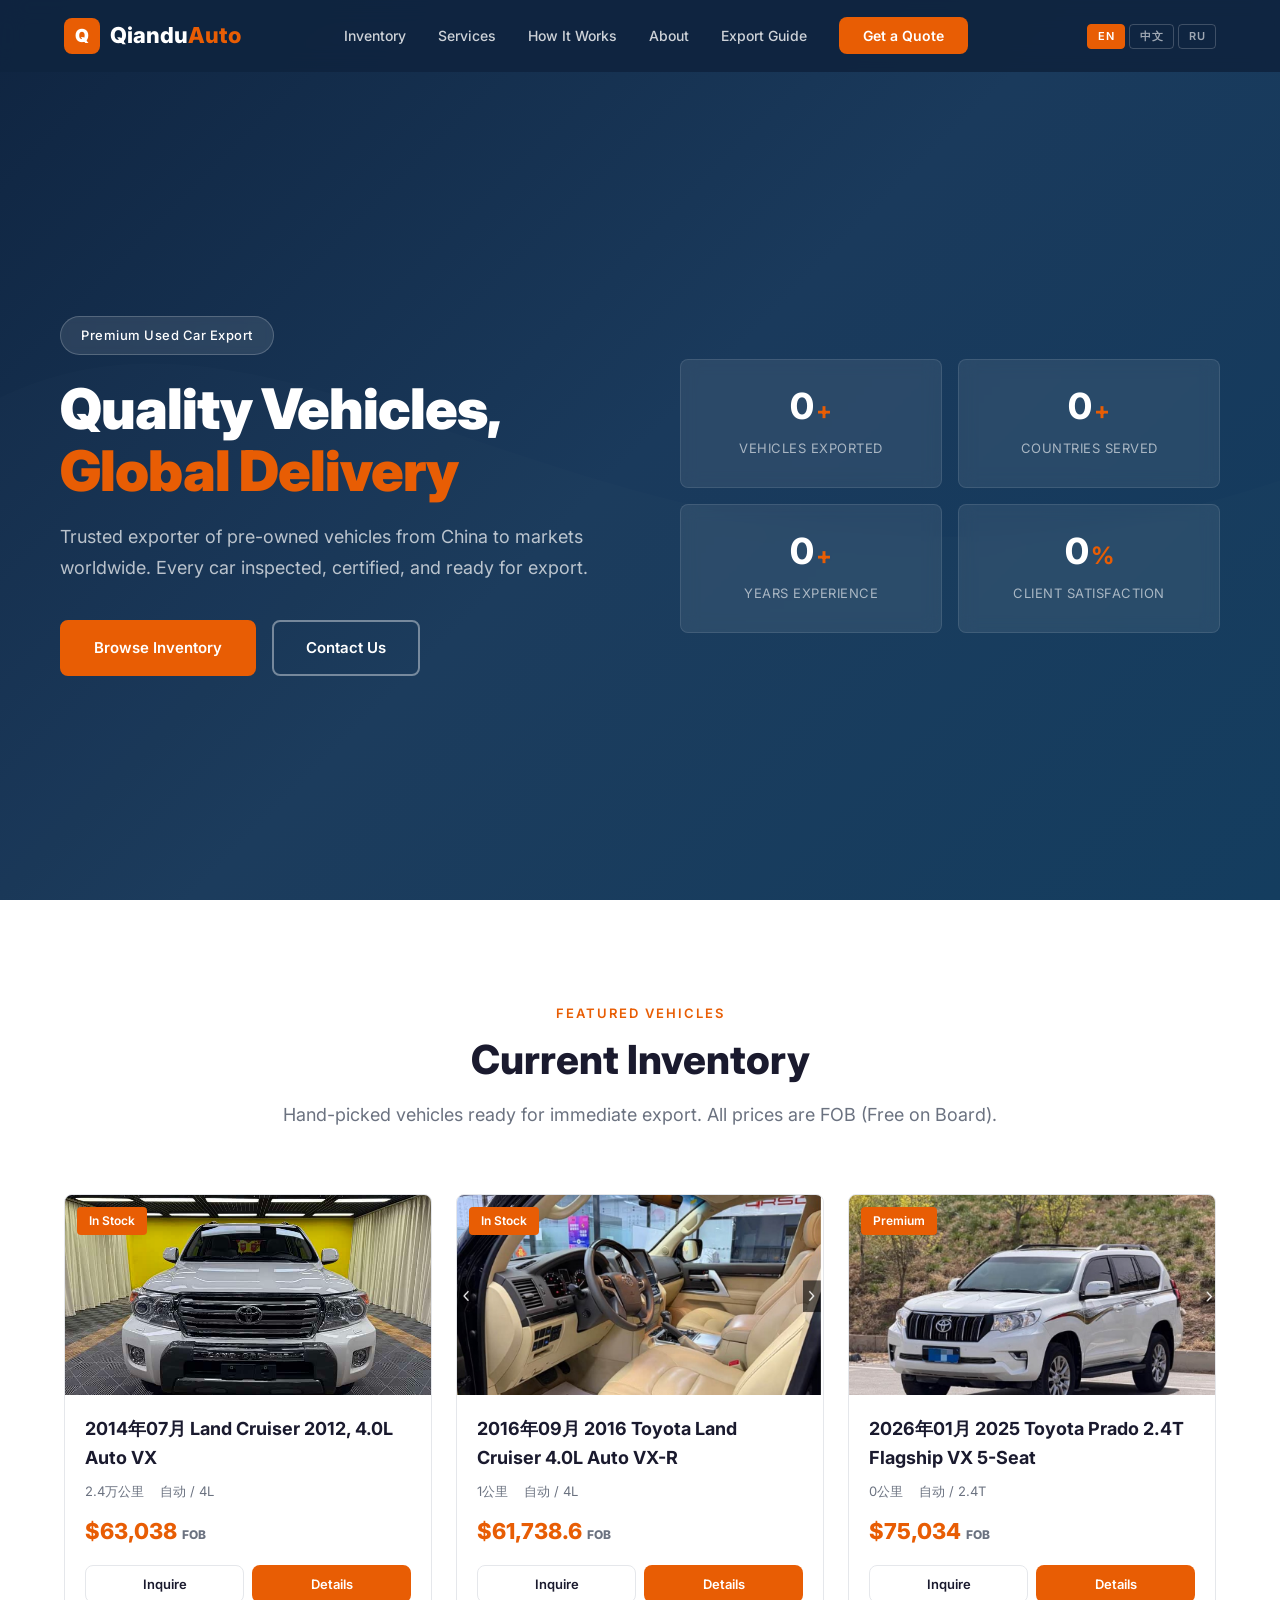
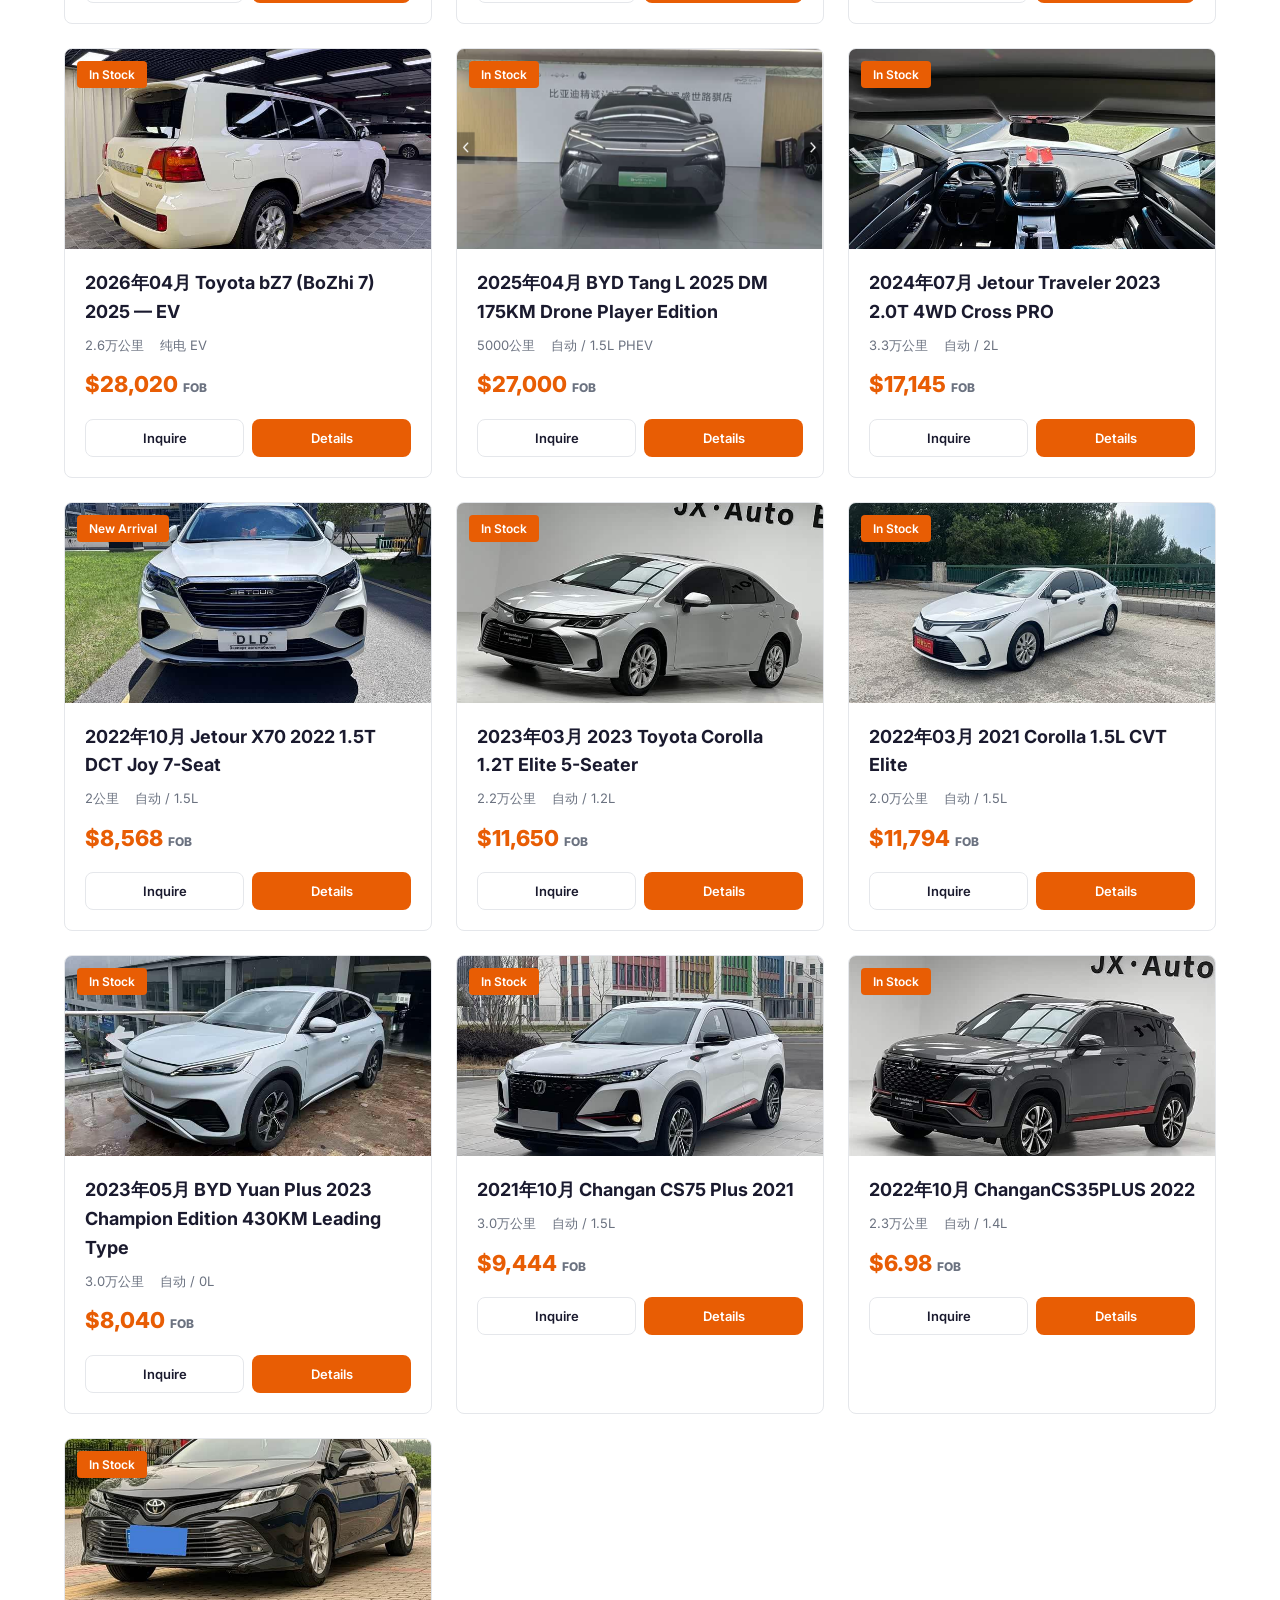
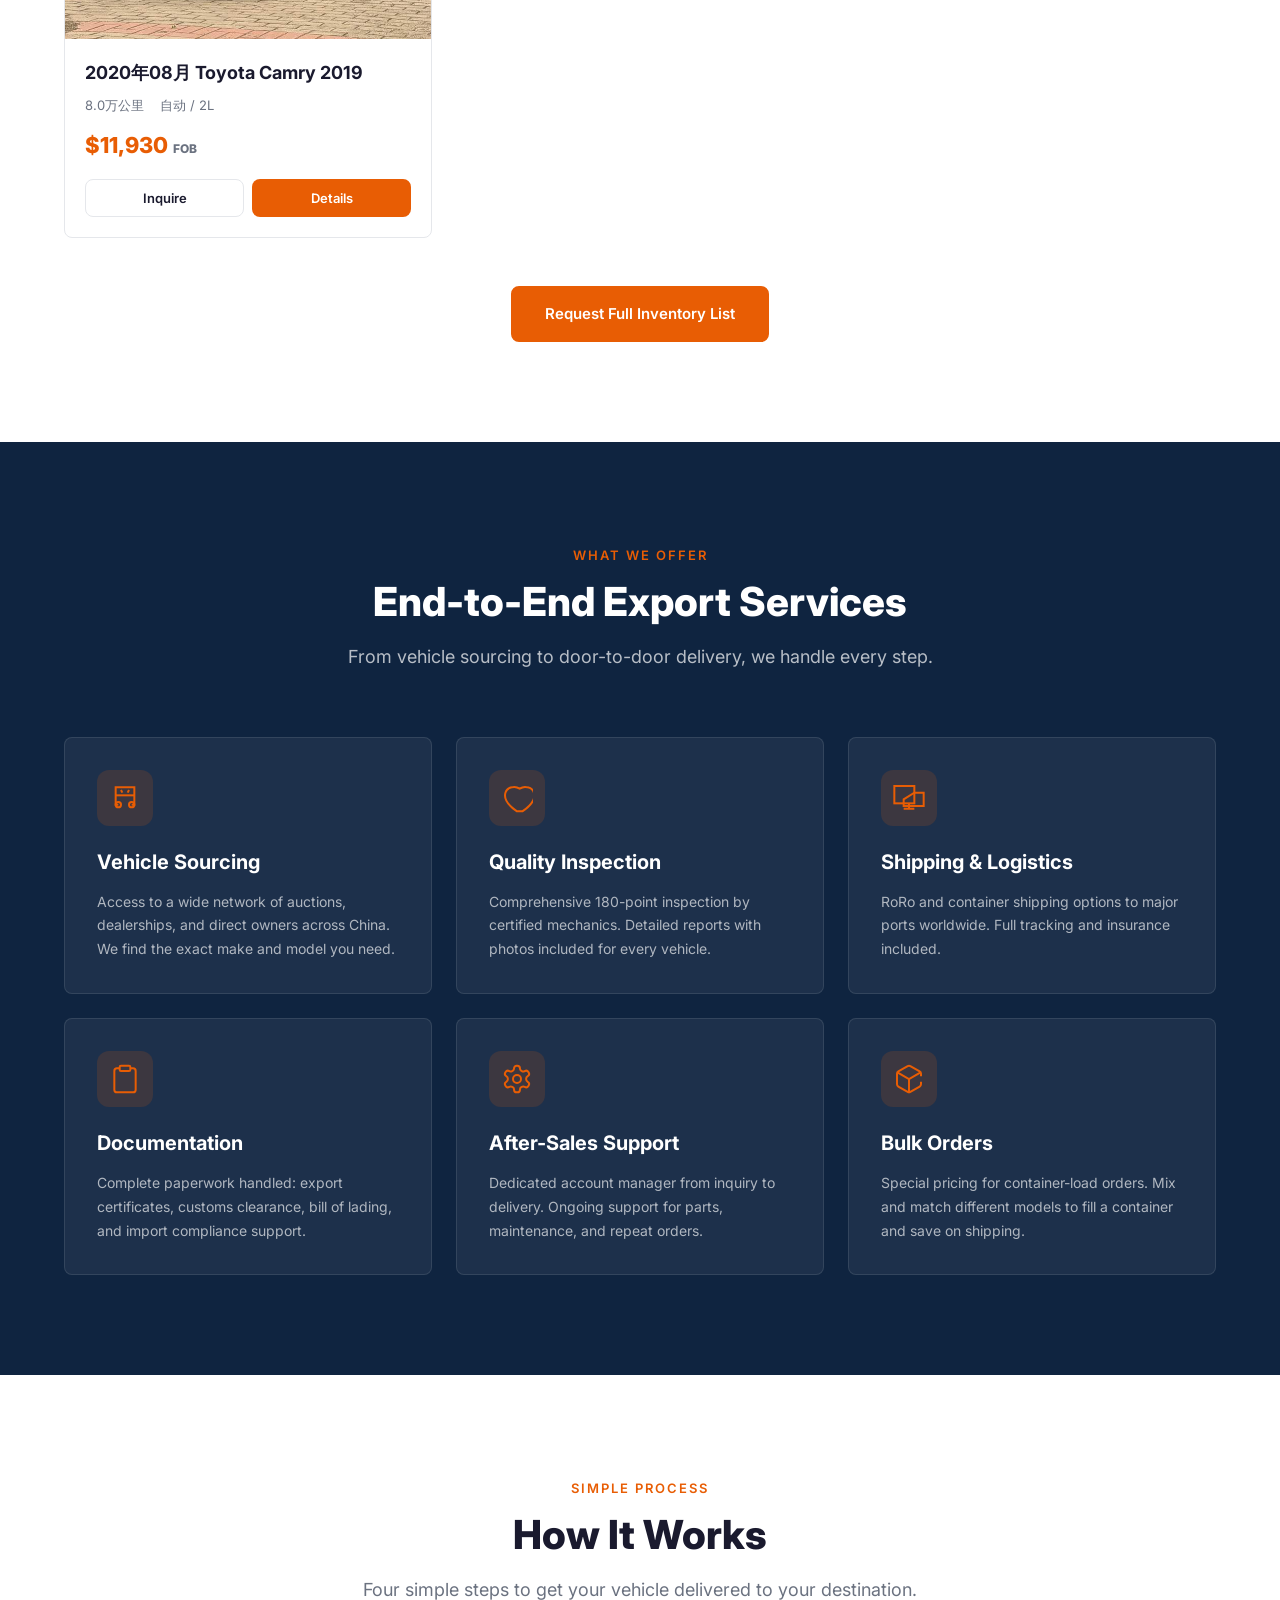
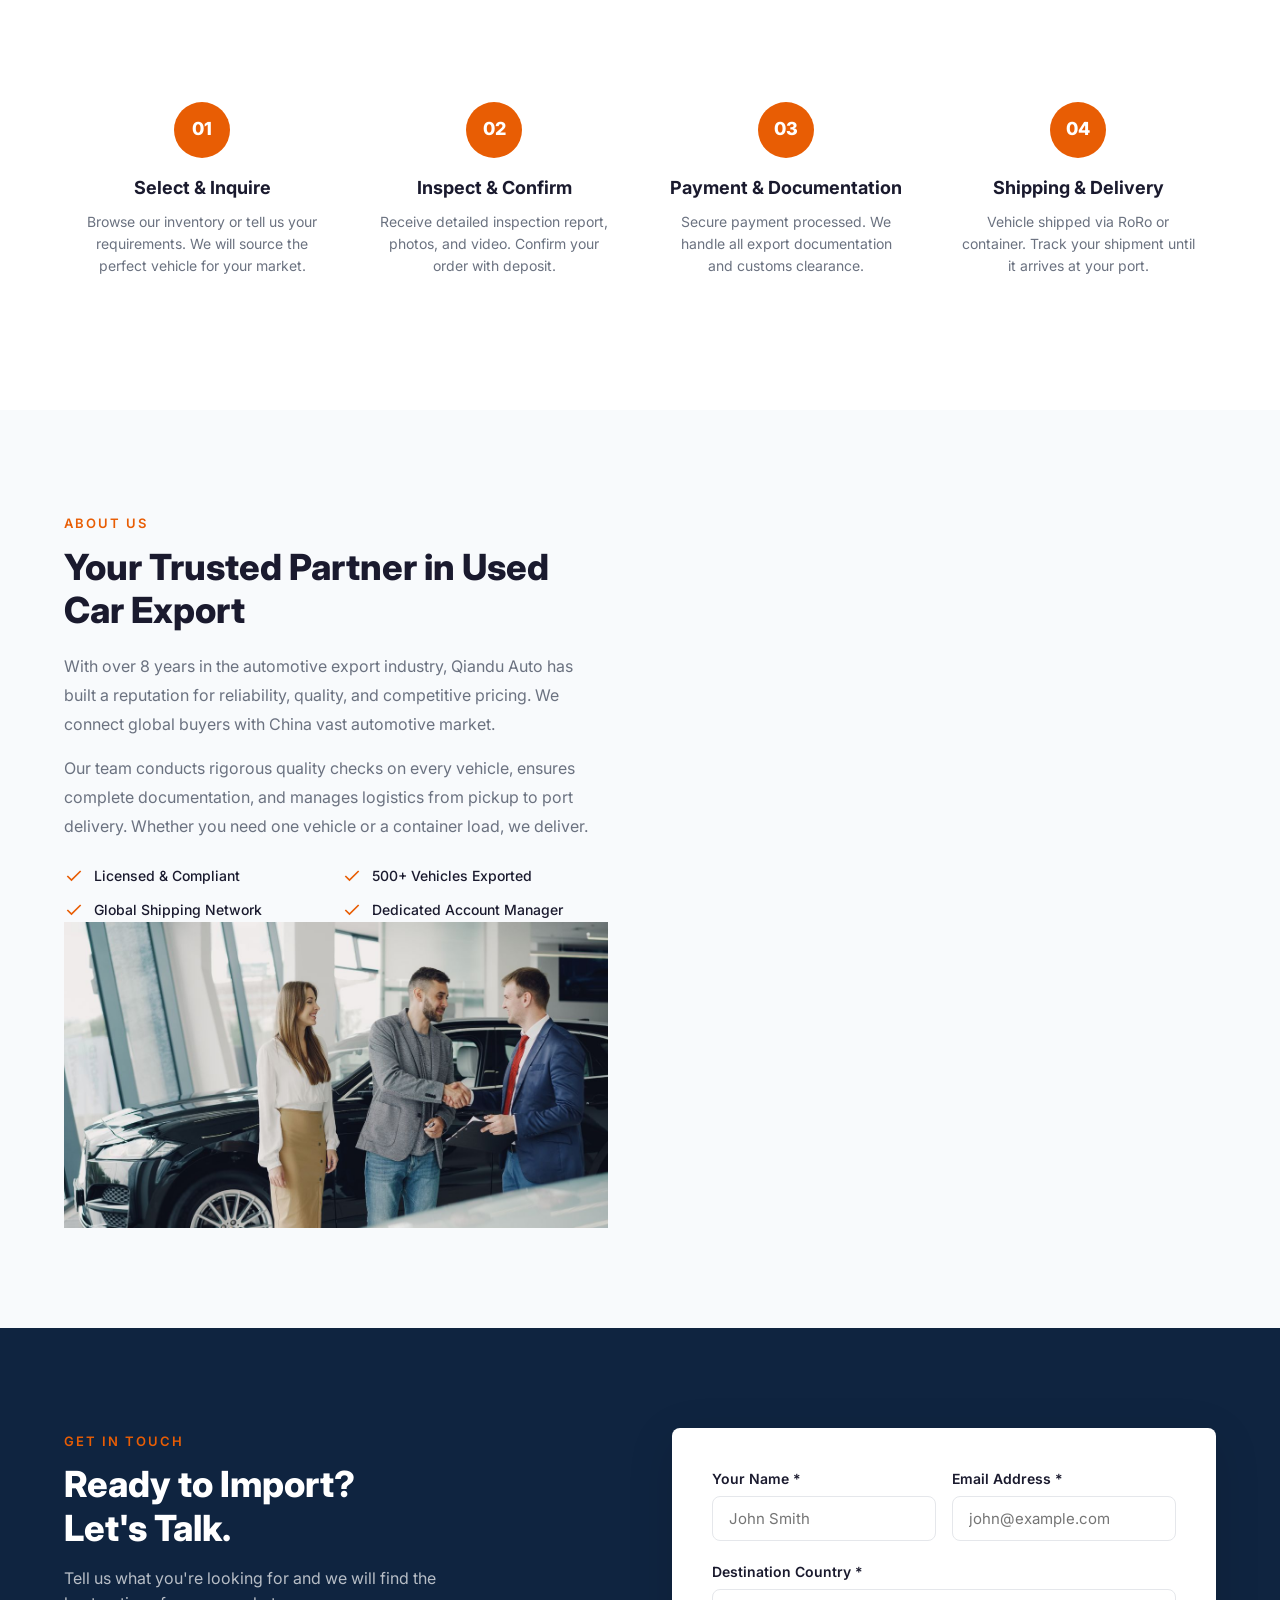
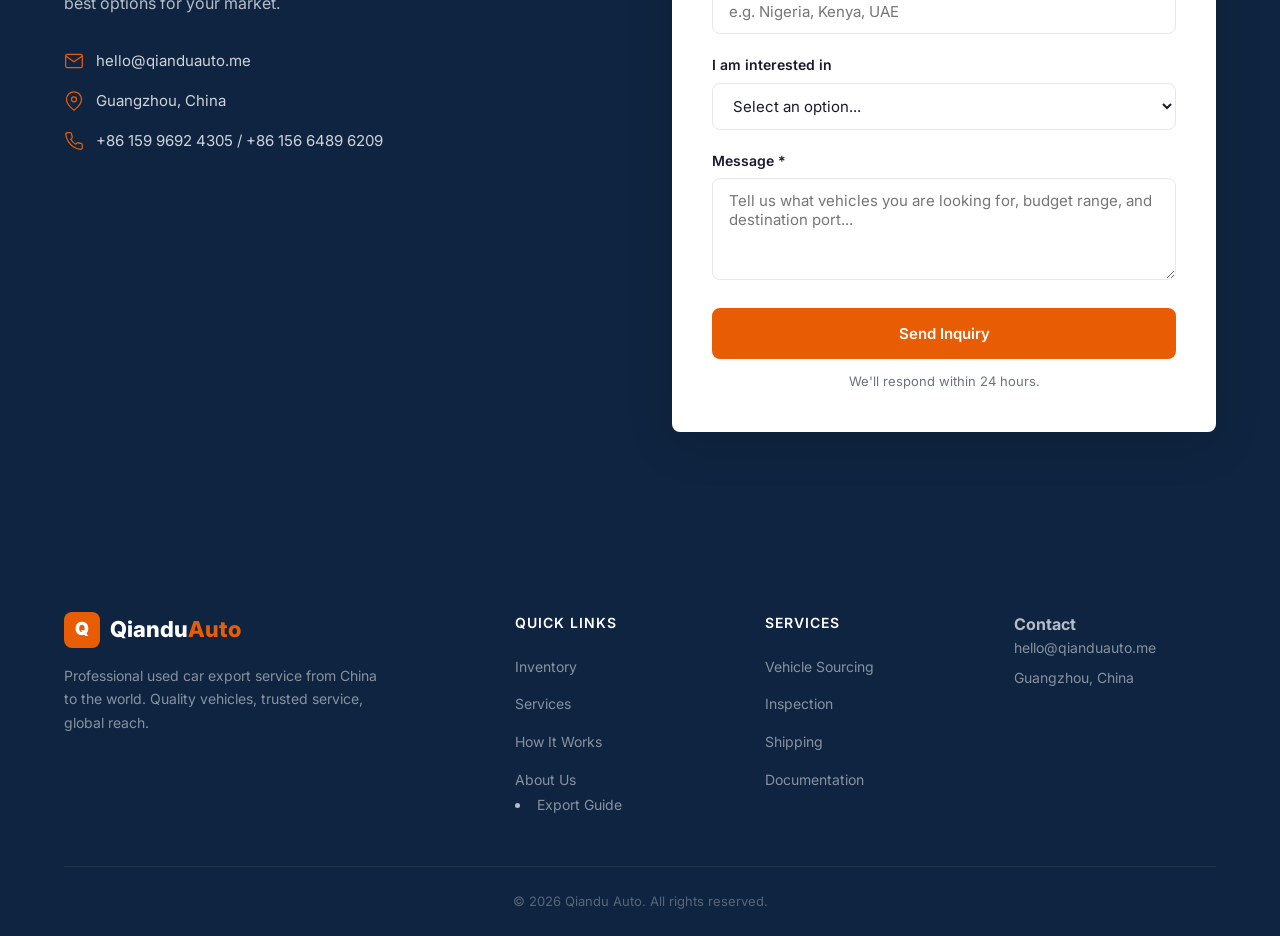
==== commit b16ee2c6: "Cache bust: script.js?v=1785823339582" ====
--- a/index.html
+++ b/index.html
@@ -272,6 +272,6 @@
   </div>
 </footer>
 <script src="js/i18n.js"></script>
-<script src="js/script.js?v=1785823119094"></script>
+<script src="js/script.js?v=1785823339582"></script>
 </body>
 </html>
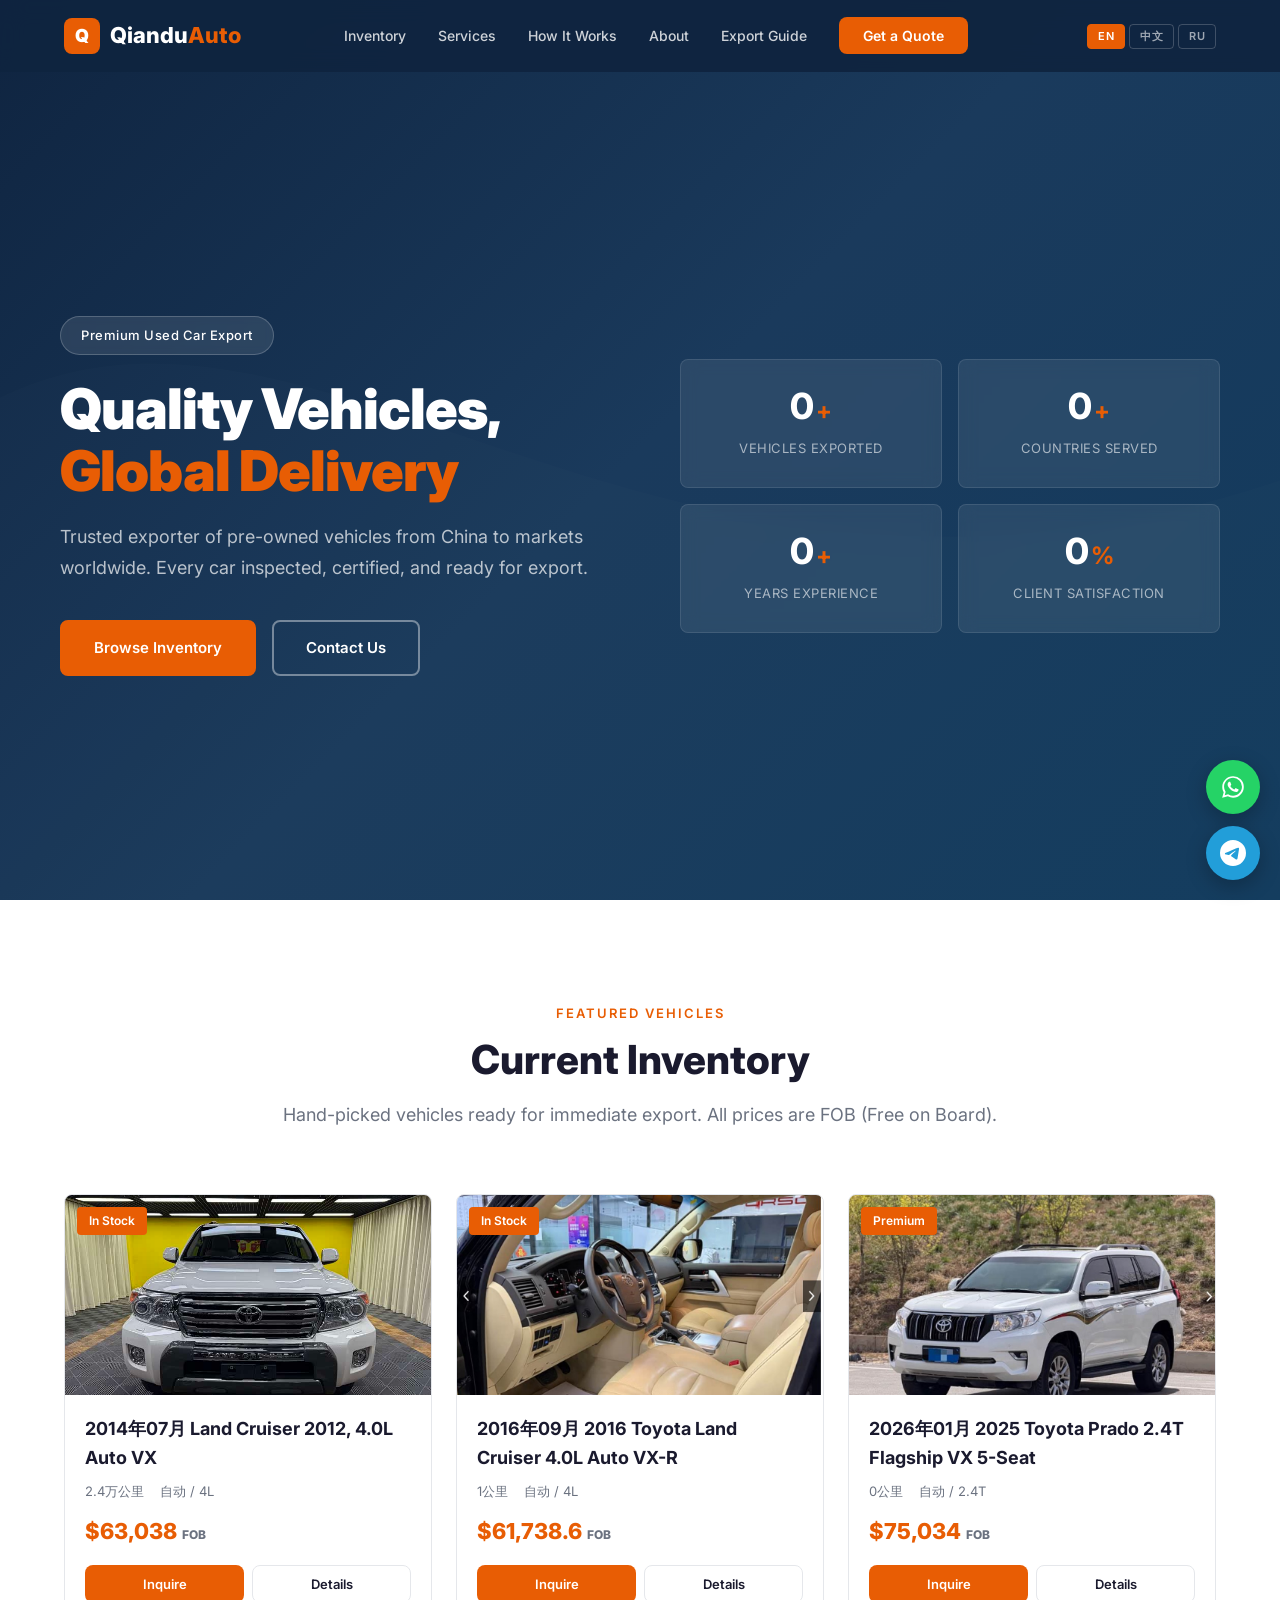
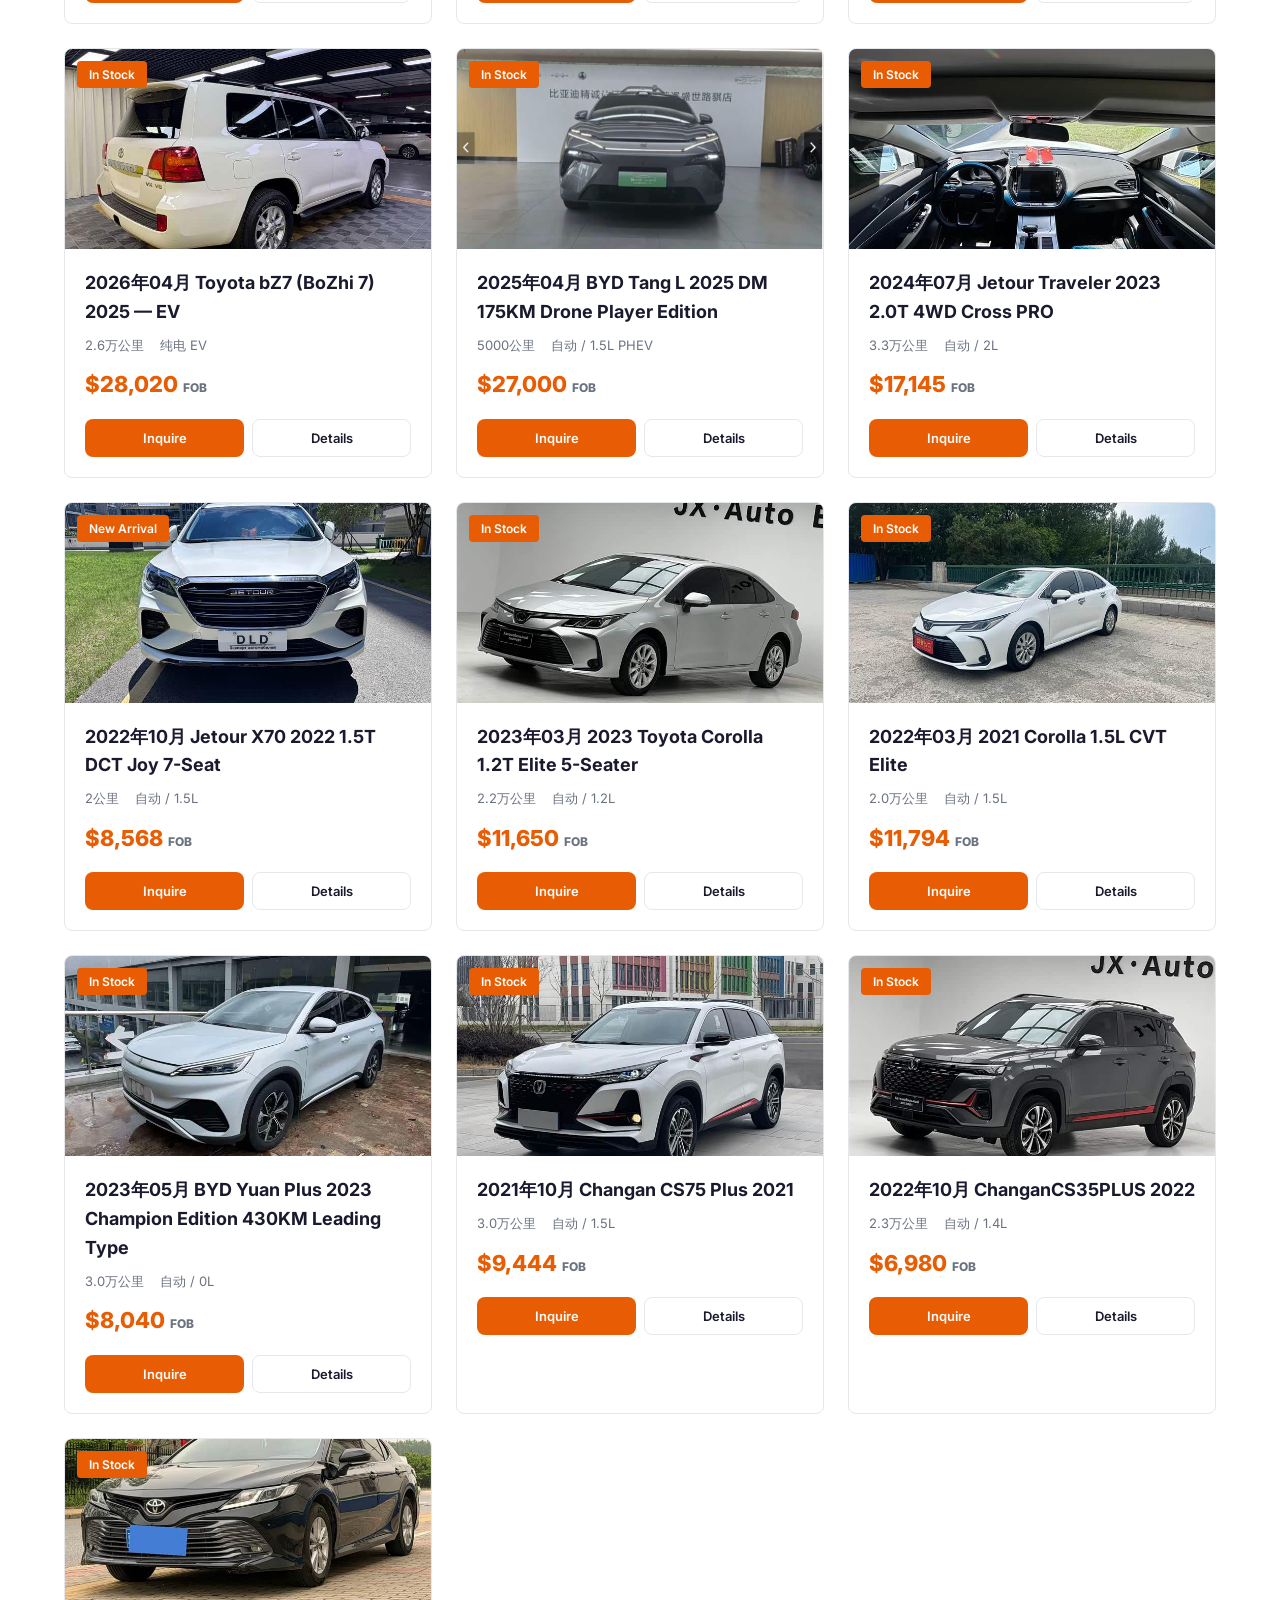
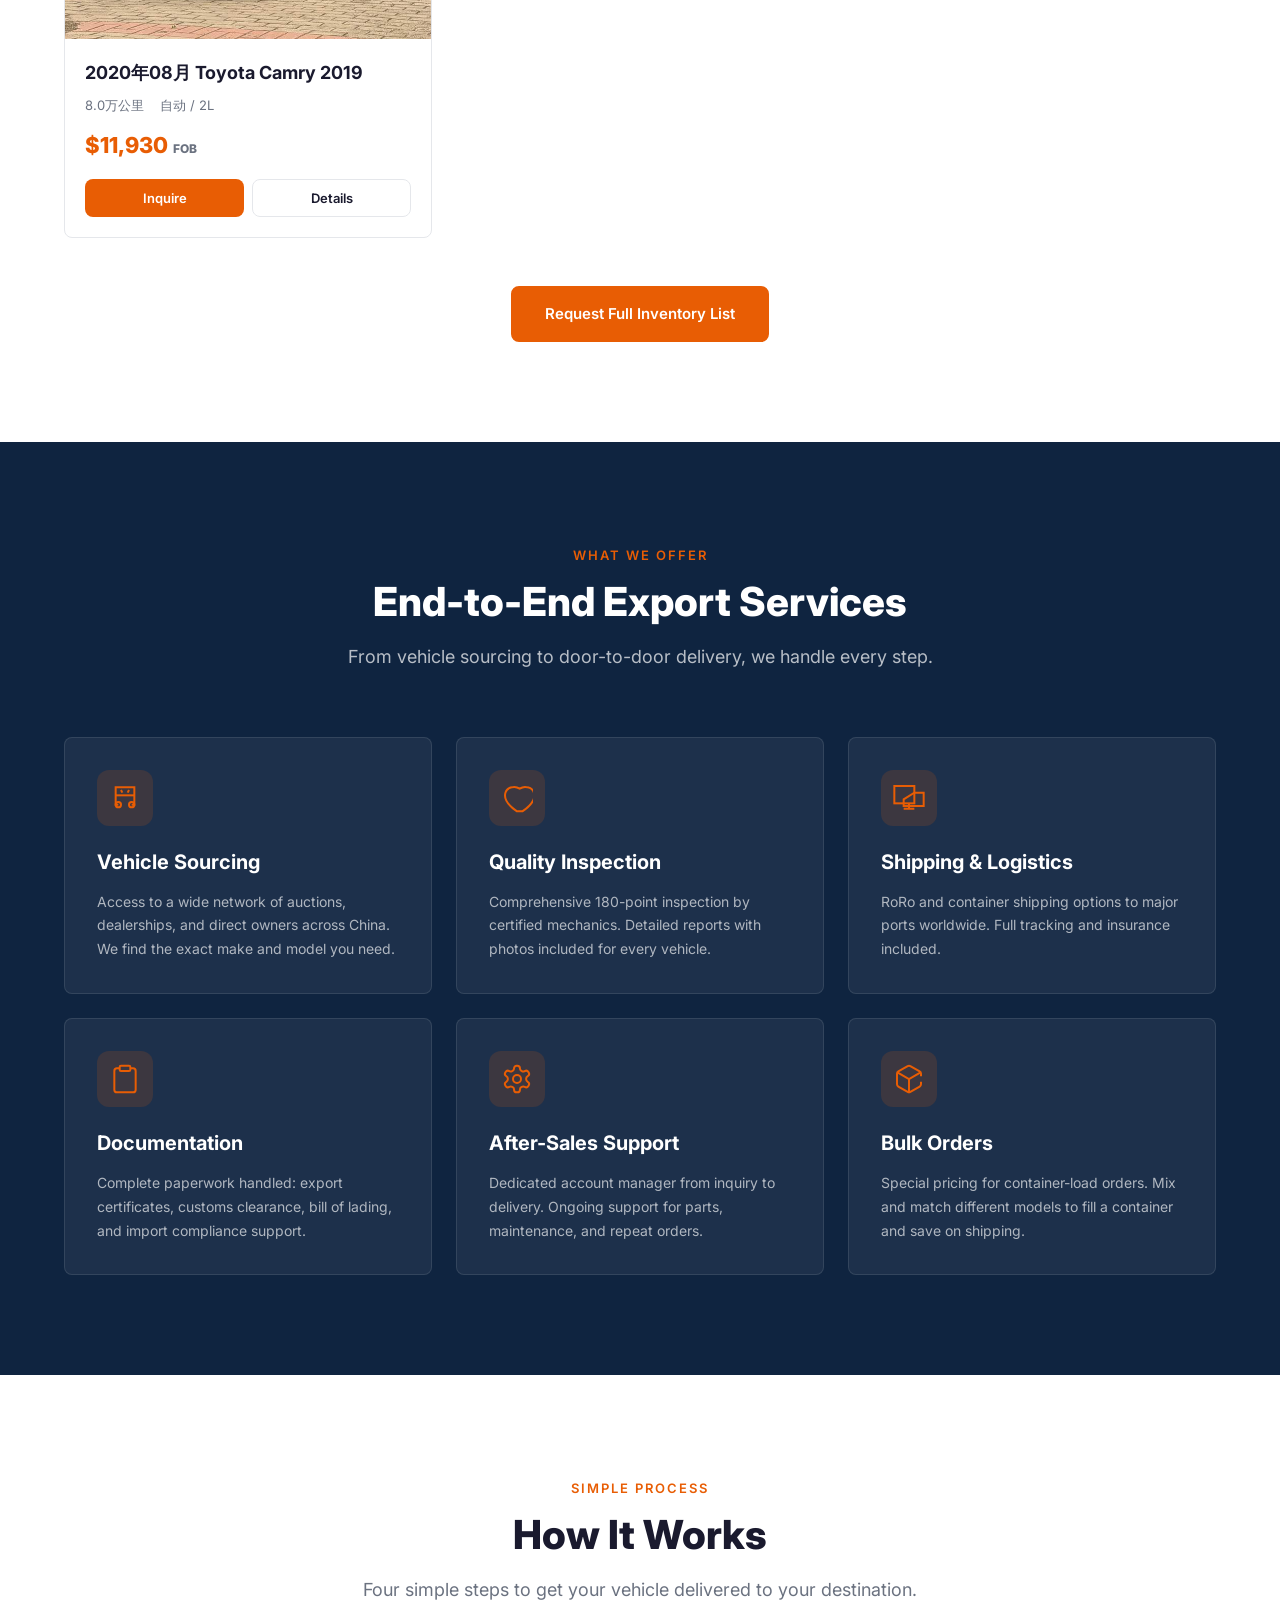
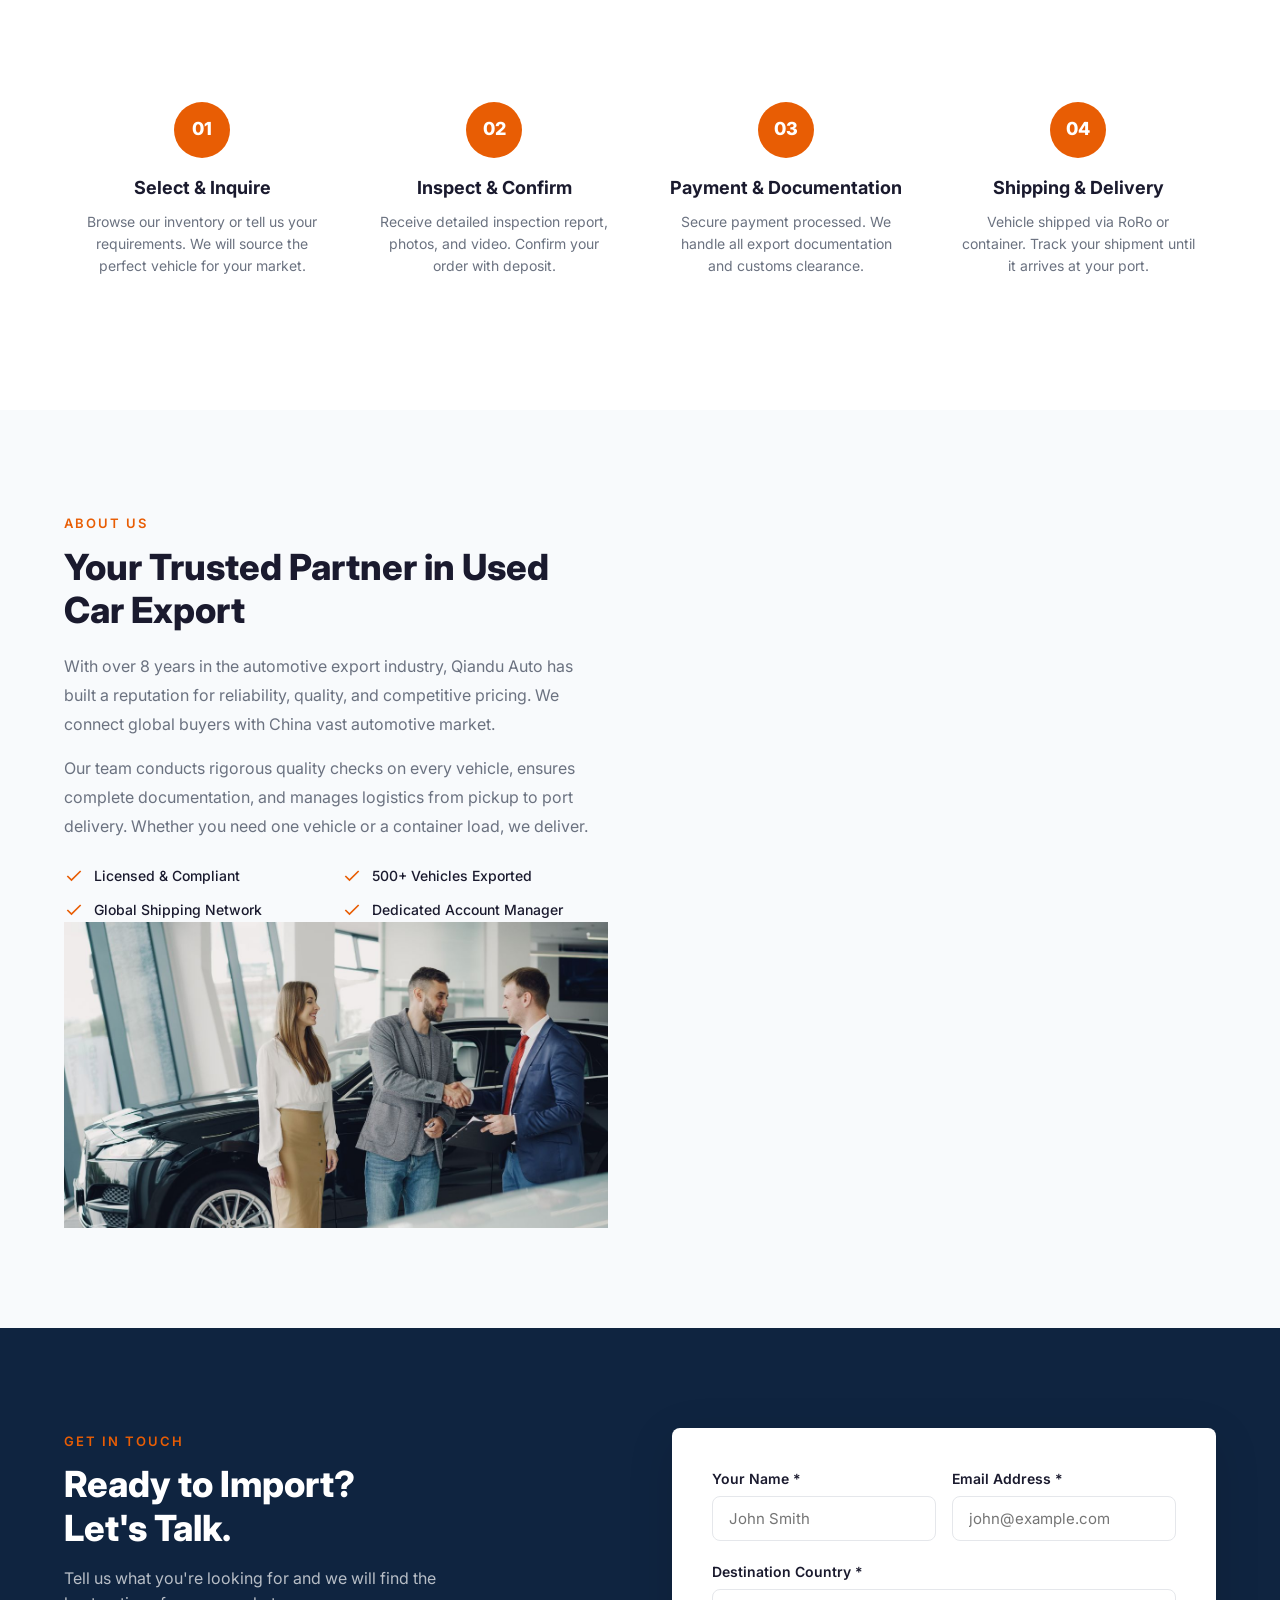
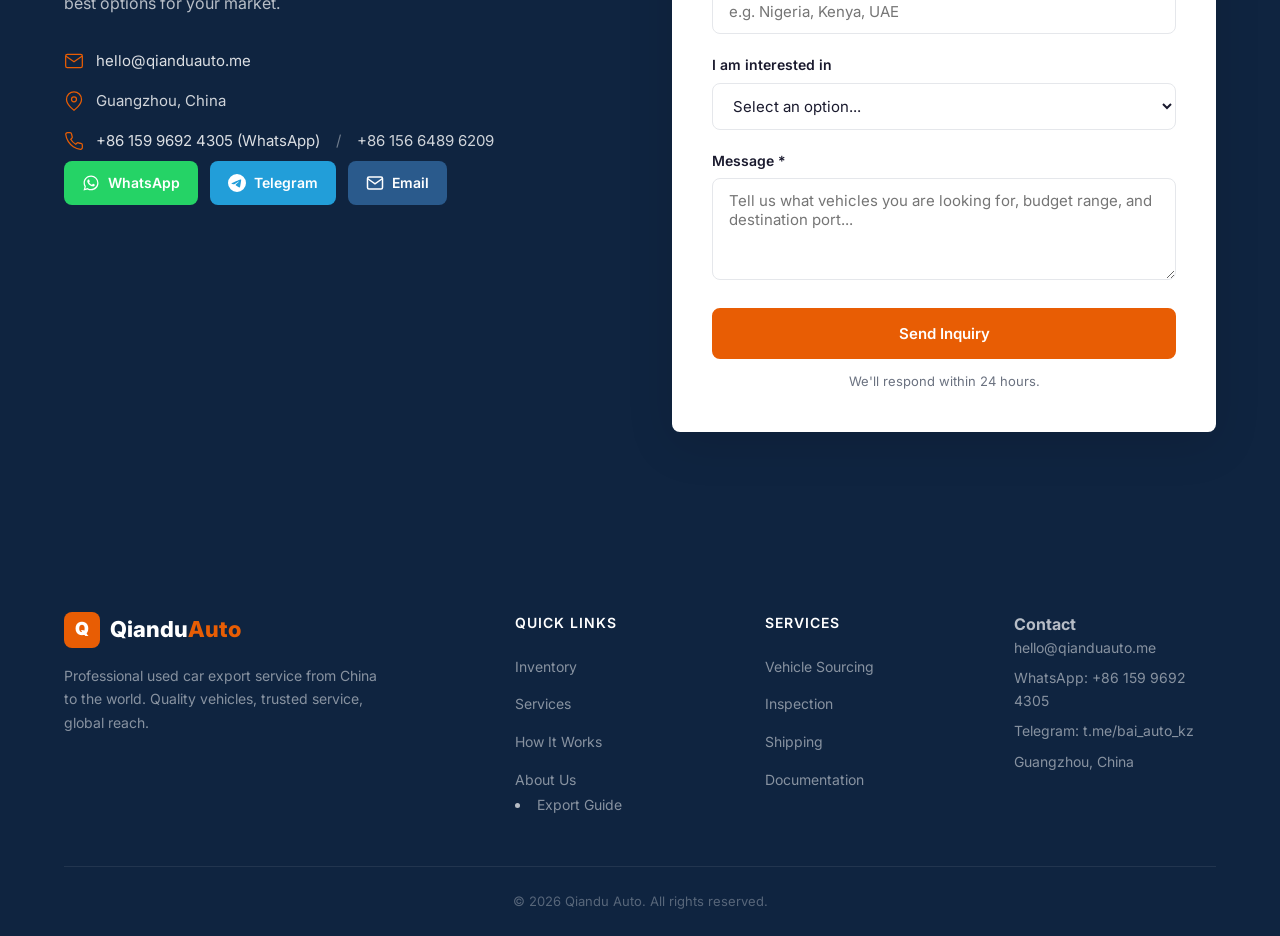
==== commit fc5e2ada: "加WhatsApp/Telegram联系入口：车辆询盘直达WA、浮动按钮、联系方式可点击；修复CS35PLUS价格显示(6980)" ====
--- a/index.html
+++ b/index.html
@@ -184,7 +184,7 @@
         <div class="contact-details">
           <div class="contact-detail">
             <svg width="20" height="20" viewBox="0 0 24 24" fill="none" stroke="currentColor" stroke-width="1.5"><path d="M4 4h16c1.1 0 2 .9 2 2v12c0 1.1-.9 2-2 2H4c-1.1 0-2-.9-2-2V6c0-1.1.9-2 2-2z"/><polyline points="22,6 12,13 2,6"/></svg>
-            <span>hello@qianduauto.me</span>
+            <a href="mailto:hello@qianduauto.me">hello@qianduauto.me</a>
           </div>
           <div class="contact-detail">
             <svg width="20" height="20" viewBox="0 0 24 24" fill="none" stroke="currentColor" stroke-width="1.5"><path d="M21 10c0 7-9 13-9 13s-9-6-9-13a9 9 0 0 1 18 0z"/><circle cx="12" cy="10" r="3"/></svg>
@@ -192,8 +192,13 @@
           </div>
           <div class="contact-detail">
             <svg width="20" height="20" viewBox="0 0 24 24" fill="none" stroke="currentColor" stroke-width="1.5"><path d="M22 16.92v3a2 2 0 0 1-2.18 2 19.79 19.79 0 0 1-8.63-3.07 19.5 19.5 0 0 1-6-6 19.79 19.79 0 0 1-3.07-8.67A2 2 0 0 1 4.11 2h3a2 2 0 0 1 2 1.72 12.84 12.84 0 0 0 .7 2.81 2 2 0 0 1-.45 2.11L8.09 9.91a16 16 0 0 0 6 6l1.27-1.27a2 2 0 0 1 2.11-.45 12.84 12.84 0 0 0 2.81.7A2 2 0 0 1 22 16.92z"/></svg>
-            <span>+86 159 9692 4305 / +86 156 6489 6209</span>
-          </div>
+            <a href="https://wa.me/8615996924305" target="_blank" rel="noopener">+86 159 9692 4305 (WhatsApp)</a><span style="opacity:0.5">&nbsp;/&nbsp;</span><span>+86 156 6489 6209</span>
+          </div>
+        </div>
+        <div class="contact-channels">
+          <a class="btn-channel channel-wa" href="https://wa.me/8615996924305" target="_blank" rel="noopener"><svg viewBox="0 0 24 24" width="18" height="18" fill="currentColor"><path d="M12.04 2C6.56 2 2.1 6.45 2.1 11.9c0 1.75.46 3.46 1.34 4.97L2 22l5.27-1.38a10 10 0 0 0 4.77 1.21h.01c5.47 0 9.92-4.45 9.92-9.9A9.8 9.8 0 0 0 12.04 2zm0 18.03h-.01a8.3 8.3 0 0 1-4.22-1.15l-.3-.18-3.13.82.84-3.05-.2-.31a8.2 8.2 0 0 1-1.26-4.36c0-4.54 3.7-8.23 8.28-8.23a8.23 8.23 0 0 1 8.24 8.24c0 4.53-3.7 8.22-8.24 8.22zm4.52-6.16c-.25-.12-1.47-.72-1.7-.81-.22-.08-.39-.12-.55.13-.16.24-.63.8-.77.97-.14.16-.29.18-.53.06-.25-.12-1.05-.39-2-1.23a7.5 7.5 0 0 1-1.38-1.72c-.15-.24-.02-.38.1-.5.11-.11.25-.29.37-.43.13-.15.17-.25.25-.41.08-.17.04-.31-.02-.43-.06-.13-.55-1.34-.76-1.83-.2-.48-.4-.42-.55-.42h-.47c-.16 0-.43.06-.66.31-.22.25-.86.85-.86 2.07 0 1.22.89 2.4 1.01 2.56.12.17 1.75 2.67 4.23 3.74.59.26 1.05.41 1.41.52.6.19 1.13.16 1.56.1.47-.07 1.47-.6 1.67-1.18.21-.58.21-1.07.15-1.18-.06-.1-.23-.16-.48-.29z"/></svg>WhatsApp</a>
+          <a class="btn-channel channel-tg" href="https://t.me/bai_auto_kz" target="_blank" rel="noopener"><svg viewBox="0 0 24 24" width="18" height="18" fill="currentColor"><path d="M11.944 0A12 12 0 0 0 0 12a12 12 0 0 0 12 12 12 12 0 0 0 12-12A12 12 0 0 0 12 0a12 12 0 0 0-.056 0zm4.962 7.224c.1-.002.321.023.465.14a.506.506 0 0 1 .171.325c.016.093.036.306.02.472-.18 1.898-.962 6.502-1.36 8.627-.168.9-.499 1.201-.82 1.23-.696.065-1.225-.46-1.9-.902-1.056-.693-1.653-1.124-2.678-1.8-1.185-.78-.417-1.21.258-1.91.177-.184 3.247-2.977 3.307-3.23.007-.032.014-.15-.056-.212s-.174-.041-.249-.024c-.106.024-1.793 1.14-5.061 3.345-.48.33-.913.49-1.302.48-.428-.008-1.252-.241-1.865-.44-.752-.245-1.349-.374-1.297-.789.027-.216.325-.437.893-.663 3.498-1.524 5.83-2.529 6.998-3.014 3.332-1.386 4.025-1.627 4.476-1.635z"/></svg>Telegram</a>
+          <a class="btn-channel channel-mail" href="mailto:hello@qianduauto.me"><svg viewBox="0 0 24 24" width="18" height="18" fill="none" stroke="currentColor" stroke-width="2"><rect x="2" y="4" width="20" height="16" rx="2"/><polyline points="22,6 12,13 2,6"/></svg>Email</a>
         </div>
       </div>
       <form class="contact-form" id="contactForm">
@@ -262,7 +267,9 @@
       </div>
       <div class="footer-contact">
         <h4 data-i18n="footer-contact-title">Contact</h4>
-        <p>hello@qianduauto.me</p>
+        <p><a href="mailto:hello@qianduauto.me">hello@qianduauto.me</a></p>
+        <p><a href="https://wa.me/8615996924305" target="_blank" rel="noopener">WhatsApp: +86 159 9692 4305</a></p>
+        <p><a href="https://t.me/bai_auto_kz" target="_blank" rel="noopener">Telegram: t.me/bai_auto_kz</a></p>
         <p>Guangzhou, China</p>
       </div>
     </div>
@@ -271,6 +278,11 @@
     </div>
   </div>
 </footer>
+<!-- 浮动联系按钮 -->
+<div class="float-contact">
+  <a class="float-btn float-wa" href="https://wa.me/8615996924305" target="_blank" rel="noopener" aria-label="WhatsApp"><svg viewBox="0 0 24 24" width="26" height="26" fill="currentColor"><path d="M12.04 2C6.56 2 2.1 6.45 2.1 11.9c0 1.75.46 3.46 1.34 4.97L2 22l5.27-1.38a10 10 0 0 0 4.77 1.21h.01c5.47 0 9.92-4.45 9.92-9.9A9.8 9.8 0 0 0 12.04 2zm0 18.03h-.01a8.3 8.3 0 0 1-4.22-1.15l-.3-.18-3.13.82.84-3.05-.2-.31a8.2 8.2 0 0 1-1.26-4.36c0-4.54 3.7-8.23 8.28-8.23a8.23 8.23 0 0 1 8.24 8.24c0 4.53-3.7 8.22-8.24 8.22zm4.52-6.16c-.25-.12-1.47-.72-1.7-.81-.22-.08-.39-.12-.55.13-.16.24-.63.8-.77.97-.14.16-.29.18-.53.06-.25-.12-1.05-.39-2-1.23a7.5 7.5 0 0 1-1.38-1.72c-.15-.24-.02-.38.1-.5.11-.11.25-.29.37-.43.13-.15.17-.25.25-.41.08-.17.04-.31-.02-.43-.06-.13-.55-1.34-.76-1.83-.2-.48-.4-.42-.55-.42h-.47c-.16 0-.43.06-.66.31-.22.25-.86.85-.86 2.07 0 1.22.89 2.4 1.01 2.56.12.17 1.75 2.67 4.23 3.74.59.26 1.05.41 1.41.52.6.19 1.13.16 1.56.1.47-.07 1.47-.6 1.67-1.18.21-.58.21-1.07.15-1.18-.06-.1-.23-.16-.48-.29z"/></svg></a>
+  <a class="float-btn float-tg" href="https://t.me/bai_auto_kz" target="_blank" rel="noopener" aria-label="Telegram"><svg viewBox="0 0 24 24" width="26" height="26" fill="currentColor"><path d="M11.944 0A12 12 0 0 0 0 12a12 12 0 0 0 12 12 12 12 0 0 0 12-12A12 12 0 0 0 12 0a12 12 0 0 0-.056 0zm4.962 7.224c.1-.002.321.023.465.14a.506.506 0 0 1 .171.325c.016.093.036.306.02.472-.18 1.898-.962 6.502-1.36 8.627-.168.9-.499 1.201-.82 1.23-.696.065-1.225-.46-1.9-.902-1.056-.693-1.653-1.124-2.678-1.8-1.185-.78-.417-1.21.258-1.91.177-.184 3.247-2.977 3.307-3.23.007-.032.014-.15-.056-.212s-.174-.041-.249-.024c-.106.024-1.793 1.14-5.061 3.345-.48.33-.913.49-1.302.48-.428-.008-1.252-.241-1.865-.44-.752-.245-1.349-.374-1.297-.789.027-.216.325-.437.893-.663 3.498-1.524 5.83-2.529 6.998-3.014 3.332-1.386 4.025-1.627 4.476-1.635z"/></svg></a>
+</div>
 <script src="js/i18n.js"></script>
 <script src="js/script.js?v=1785823339582"></script>
 </body>
--- a/css/style.css
+++ b/css/style.css
@@ -138,6 +138,23 @@
 .footer-links a:hover { color: var(--accent); }
 .footer-contact p { font-size: 14px; margin-bottom: 8px; color: rgba(255,255,255,0.5); }
 .footer-bottom { border-top: 1px solid rgba(255,255,255,0.08); padding: 24px 0; text-align: center; font-size: 13px; color: rgba(255,255,255,0.3); }
+.contact-detail a { color: rgba(255,255,255,0.85); transition: color 0.2s; }
+.contact-detail a:hover { color: #fff; }
+.contact-channels { display: flex; flex-wrap: wrap; gap: 12px; margin-top: 8px; }
+.btn-channel { display: inline-flex; align-items: center; gap: 8px; padding: 11px 18px; border-radius: var(--radius); font-size: 14px; font-weight: 600; color: #fff !important; transition: all 0.25s; }
+.btn-channel:hover { transform: translateY(-2px); box-shadow: var(--shadow); }
+.channel-wa { background: #25D366; }
+.channel-tg { background: #229ED9; }
+.channel-mail { background: var(--primary-light); }
+/* Floating contact buttons */
+.float-contact { position: fixed; right: 20px; bottom: 20px; z-index: 9990; display: flex; flex-direction: column; gap: 12px; }
+.float-btn { width: 54px; height: 54px; border-radius: 50%; display: flex; align-items: center; justify-content: center; color: #fff; box-shadow: 0 6px 20px rgba(0,0,0,0.25); transition: transform 0.2s; }
+.float-btn:hover { transform: scale(1.08); }
+.float-wa { background: #25D366; }
+.float-tg { background: #229ED9; }
+/* Footer links clickable color */
+.footer-contact a { color: rgba(255,255,255,0.5); transition: color 0.2s; }
+.footer-contact a:hover { color: var(--accent); }
 /* Toast notification */
 .toast { position: fixed; bottom: 32px; right: 32px; background: #10b981; color: #fff; padding: 16px 24px; border-radius: var(--radius); font-size: 14px; font-weight: 500; box-shadow: var(--shadow-lg); opacity: 0; transform: translateY(20px); transition: all 0.3s ease; z-index: 9999; }
 .toast.show { opacity: 1; transform: translateY(0); }
@@ -171,4 +188,4 @@
   .nav-toggle { display: flex; }
   .footer-grid { grid-template-columns: 1fr; }
   .about-features { grid-template-columns: 1fr; }
-}
+}
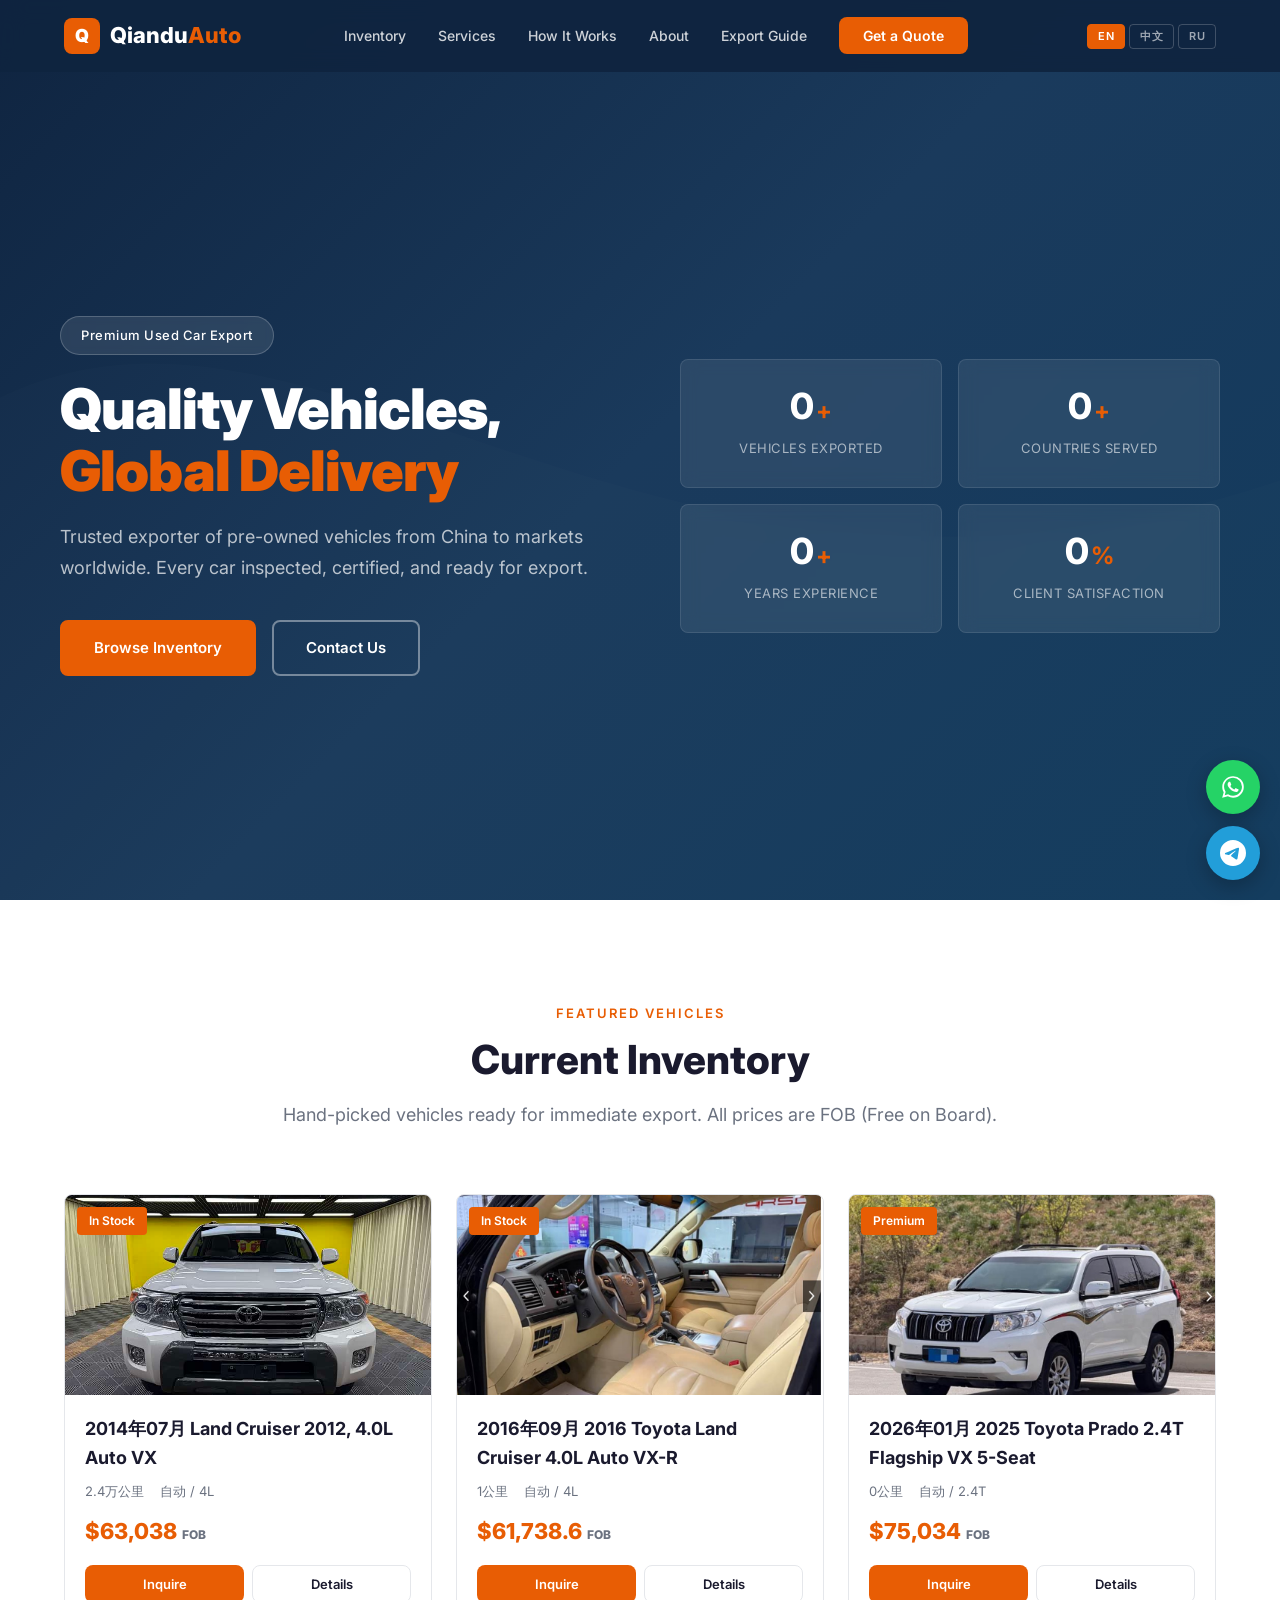
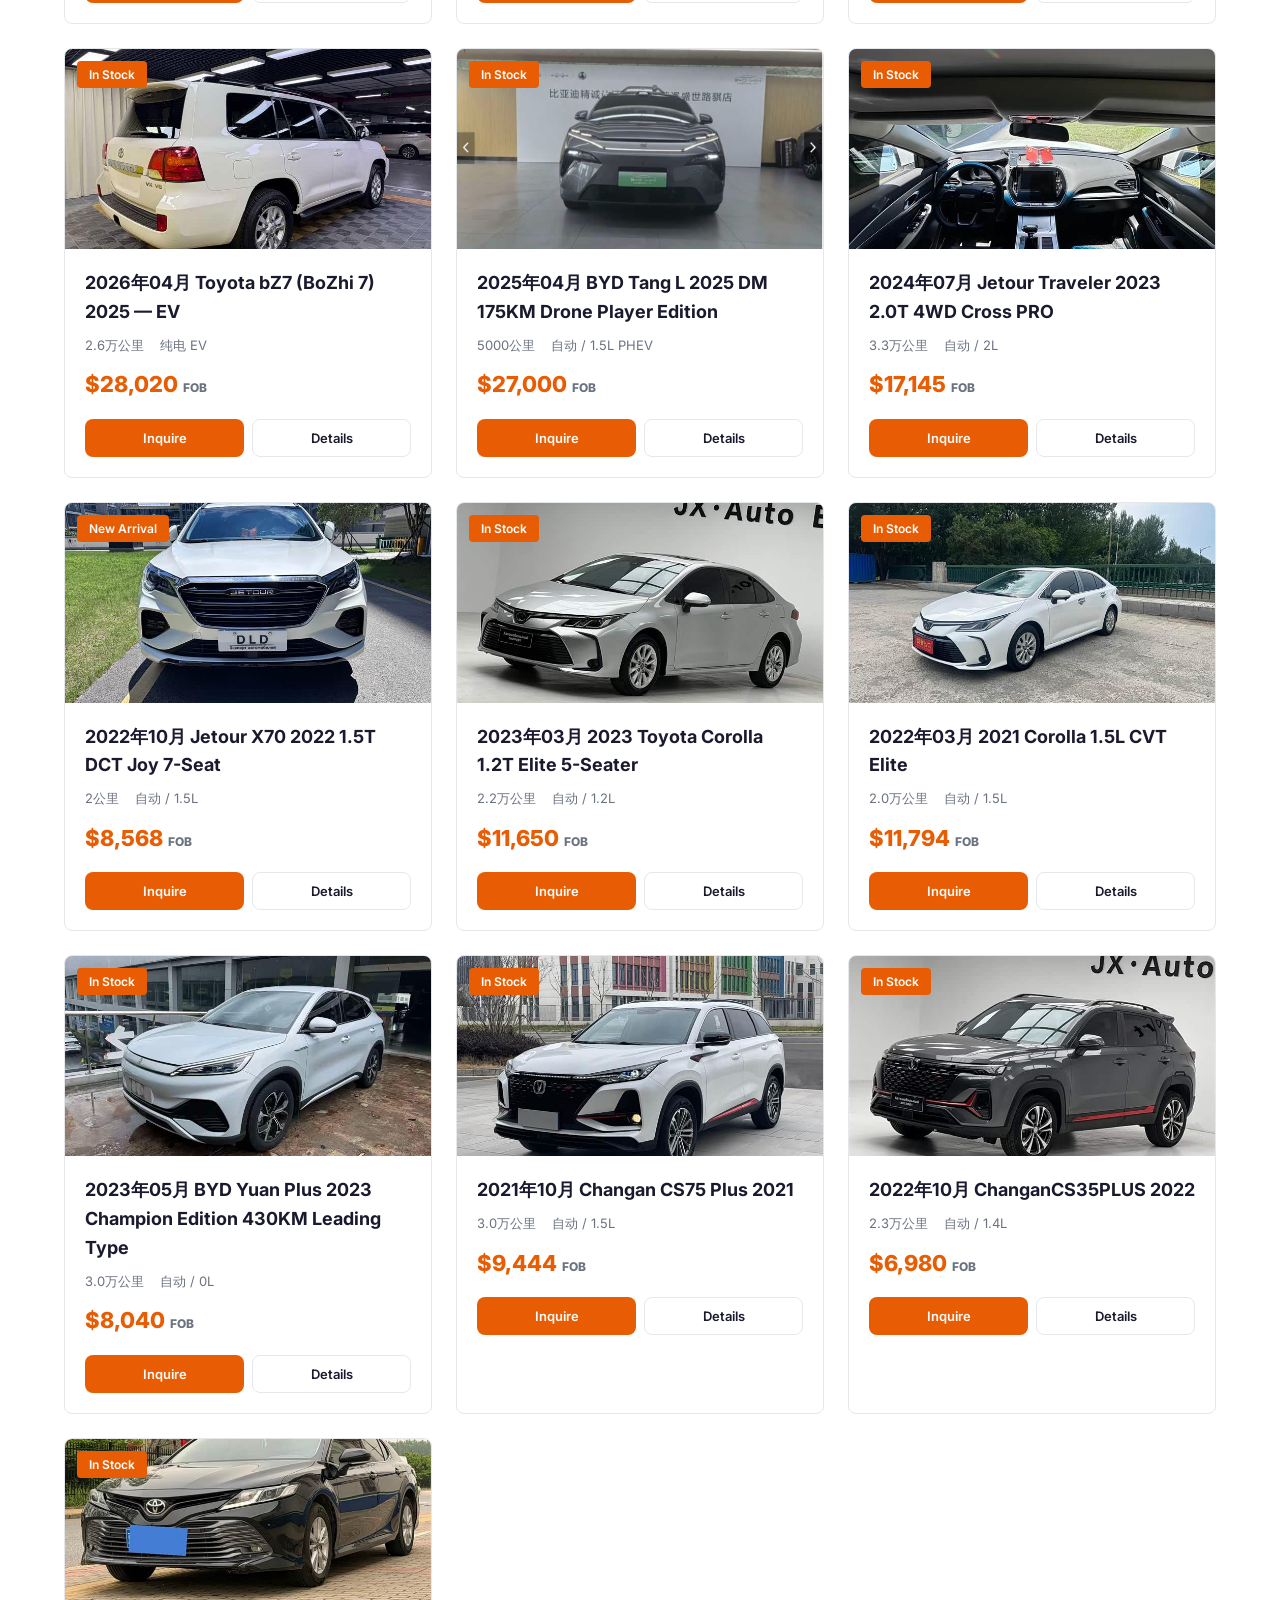
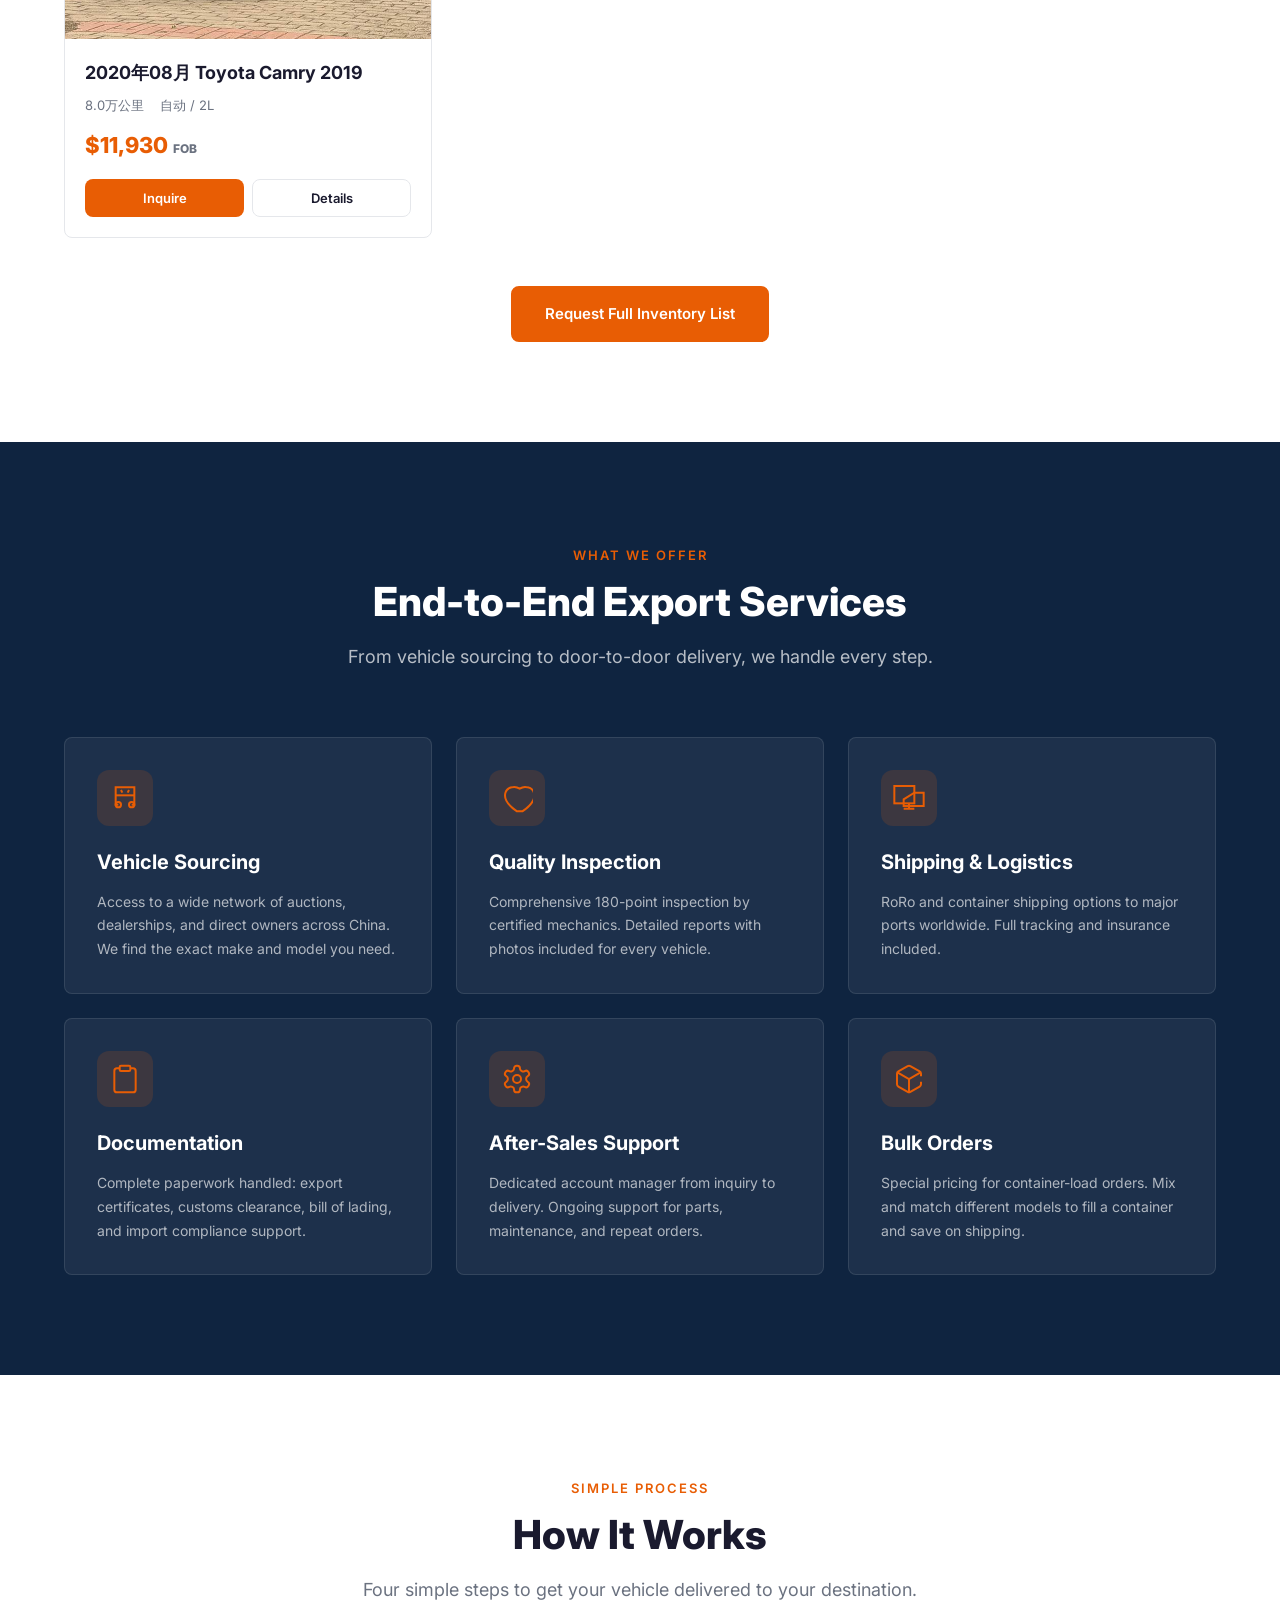
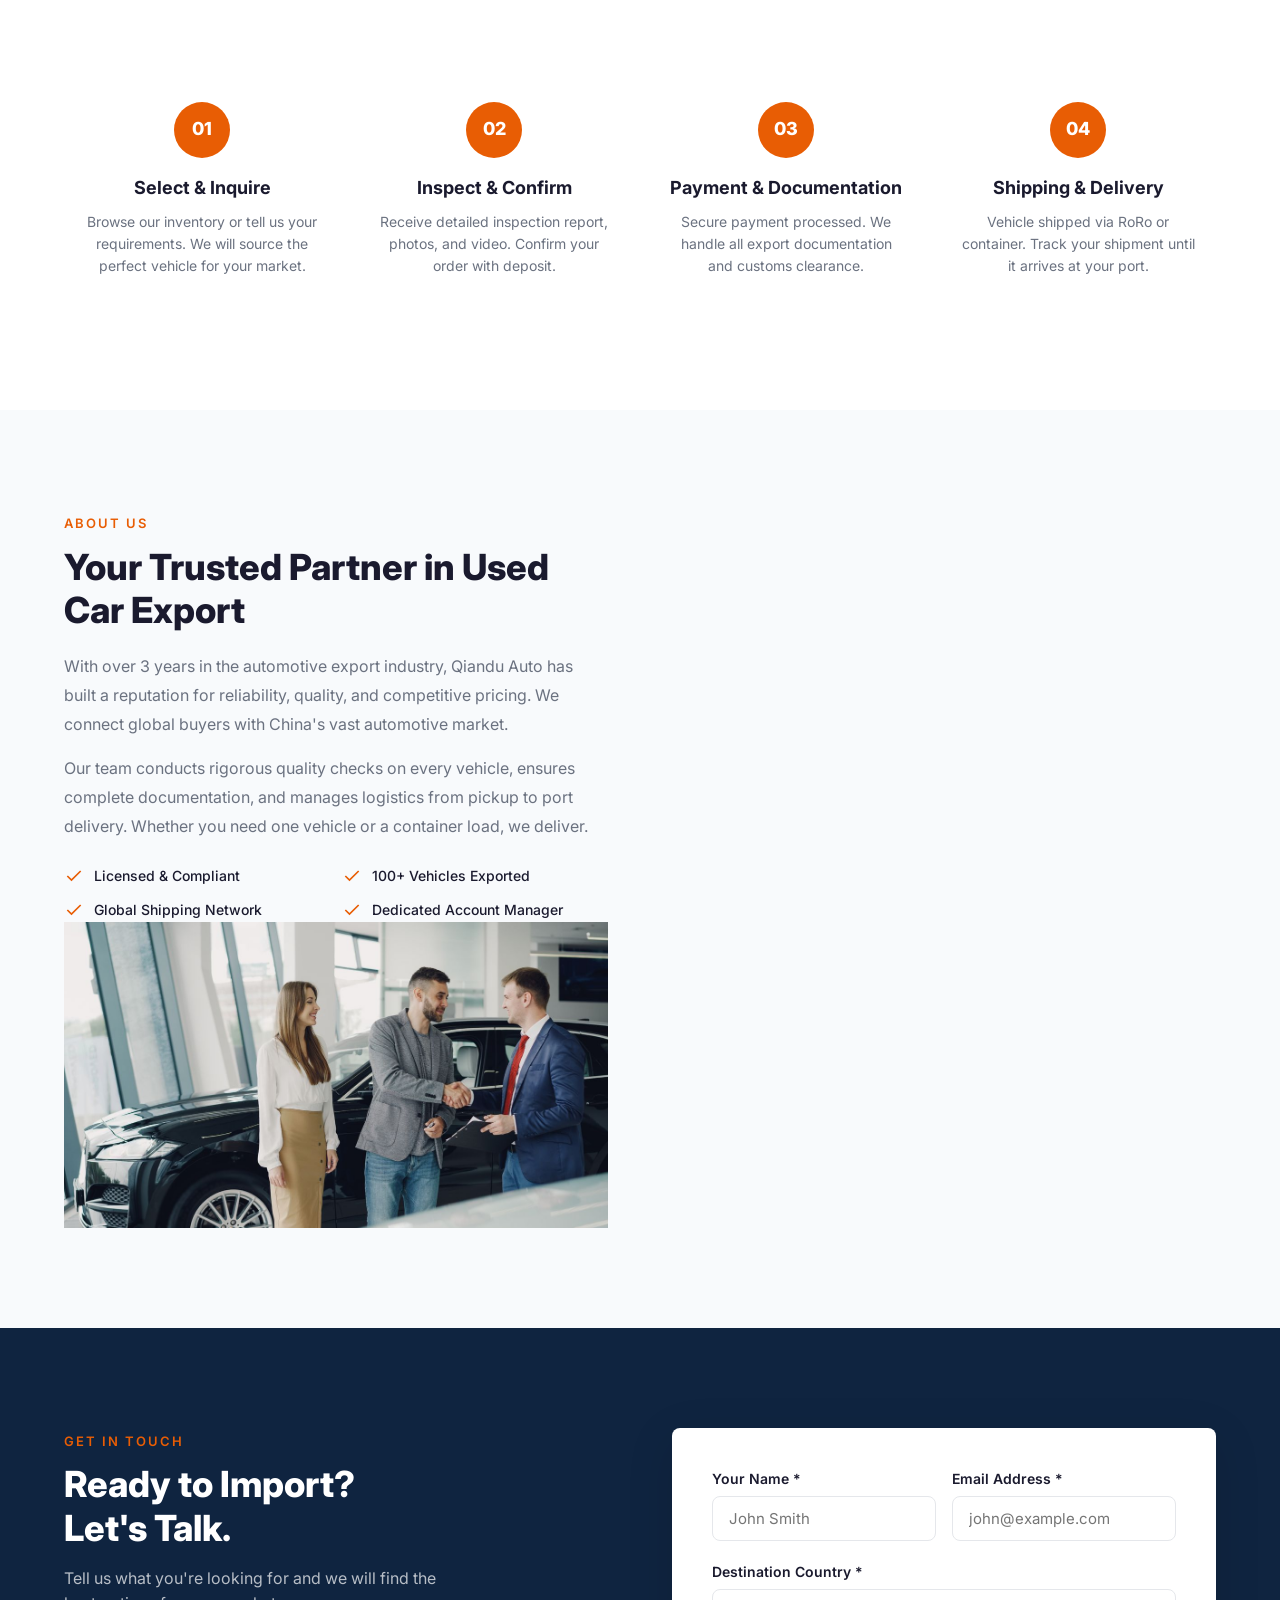
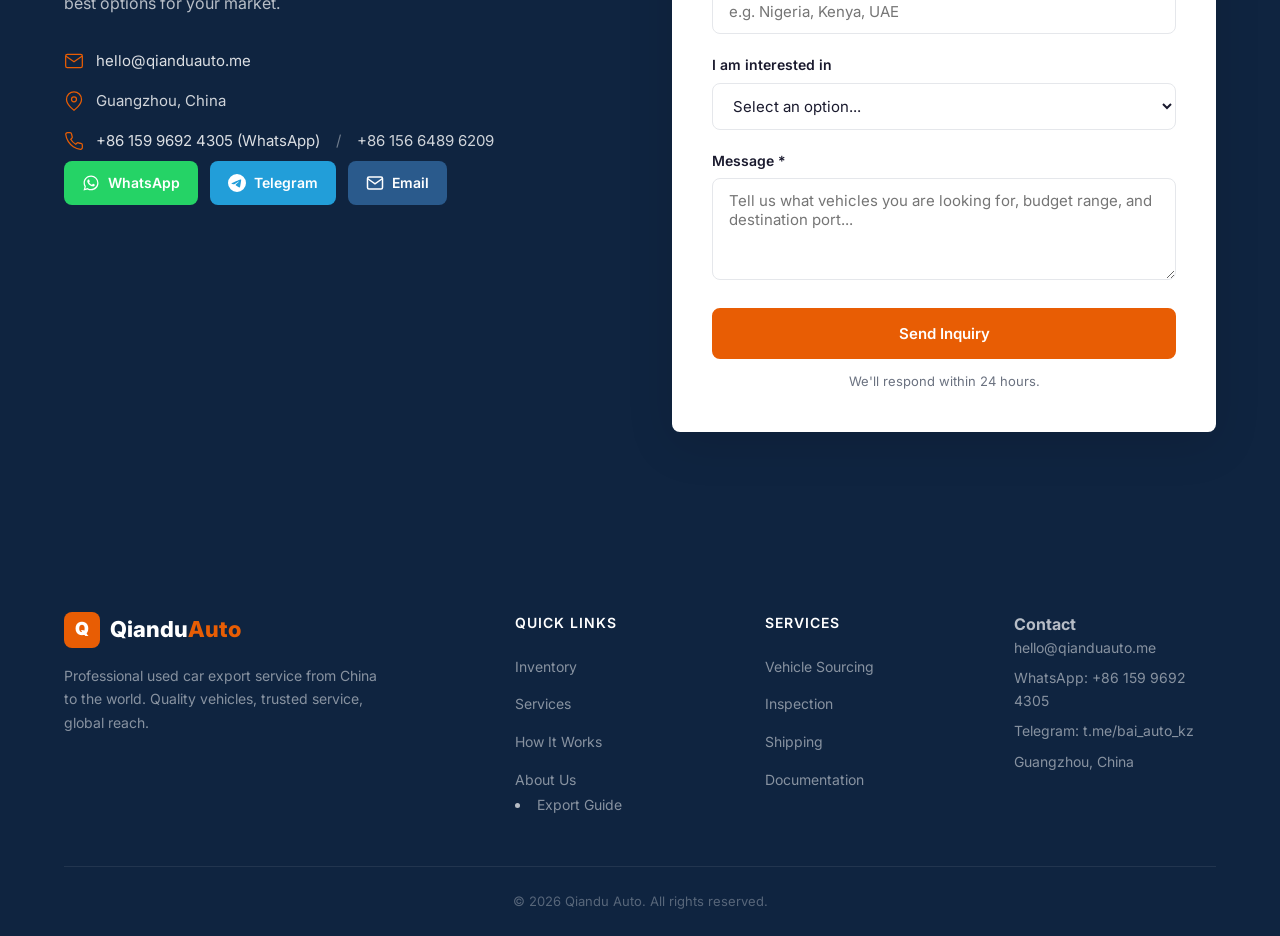
==== commit 2ffd656c: "About数据改为真实口径：经验8年→3+年、出口500+→100+辆(三语+统计数字同步)；修正英文语法" ====
--- a/index.html
+++ b/index.html
@@ -48,7 +48,7 @@
     </div>
     <div class="hero-stats">
       <div class="stat-card">
-        <span class="stat-number" data-target="500">0</span><span class="stat-plus">+</span>
+        <span class="stat-number" data-target="100">0</span><span class="stat-plus">+</span>
         <span class="stat-label" data-i18n="stat-vehicles">Vehicles Exported</span>
       </div>
       <div class="stat-card">
@@ -56,7 +56,7 @@
         <span class="stat-label" data-i18n="stat-countries">Countries Served</span>
       </div>
       <div class="stat-card">
-        <span class="stat-number" data-target="8">0</span><span class="stat-plus">+</span>
+        <span class="stat-number" data-target="3">0</span><span class="stat-plus">+</span>
         <span class="stat-label" data-i18n="stat-experience">Years Experience</span>
       </div>
       <div class="stat-card">
@@ -160,11 +160,11 @@
       <div class="about-content">
         <span class="section-tag" data-i18n="about-tag">About Us</span>
         <h2 data-i18n="about-title">Your Trusted Partner in Used Car Export</h2>
-        <p data-i18n="about-p1">With over 8 years in the automotive export industry, Qiandu Auto has built a reputation for reliability, quality, and competitive pricing. We connect global buyers with China vast automotive market.</p>
+        <p data-i18n="about-p1">With over 3 years in the automotive export industry, Qiandu Auto has built a reputation for reliability, quality, and competitive pricing. We connect global buyers with China's vast automotive market.</p>
         <p data-i18n="about-p2">Our team conducts rigorous quality checks on every vehicle, ensures complete documentation, and manages logistics from pickup to port delivery. Whether you need one vehicle or a container load, we deliver.</p>
         <div class="about-features">
           <div class="about-feature"><svg width="20" height="20" viewBox="0 0 24 24" fill="none" stroke="currentColor" stroke-width="2"><polyline points="20 6 9 17 4 12"/></svg><span data-i18n="about-feat1">Licensed &amp; Compliant</span></div>
-          <div class="about-feature"><svg width="20" height="20" viewBox="0 0 24 24" fill="none" stroke="currentColor" stroke-width="2"><polyline points="20 6 9 17 4 12"/></svg><span data-i18n="about-feat2">500+ Vehicles Exported</span></div>
+          <div class="about-feature"><svg width="20" height="20" viewBox="0 0 24 24" fill="none" stroke="currentColor" stroke-width="2"><polyline points="20 6 9 17 4 12"/></svg><span data-i18n="about-feat2">100+ Vehicles Exported</span></div>
           <div class="about-feature"><svg width="20" height="20" viewBox="0 0 24 24" fill="none" stroke="currentColor" stroke-width="2"><polyline points="20 6 9 17 4 12"/></svg><span data-i18n="about-feat3">Global Shipping Network</span></div>
           <div class="about-feature"><svg width="20" height="20" viewBox="0 0 24 24" fill="none" stroke="currentColor" stroke-width="2"><polyline points="20 6 9 17 4 12"/></svg><span data-i18n="about-feat4">Dedicated Account Manager</span></div>
         </div>
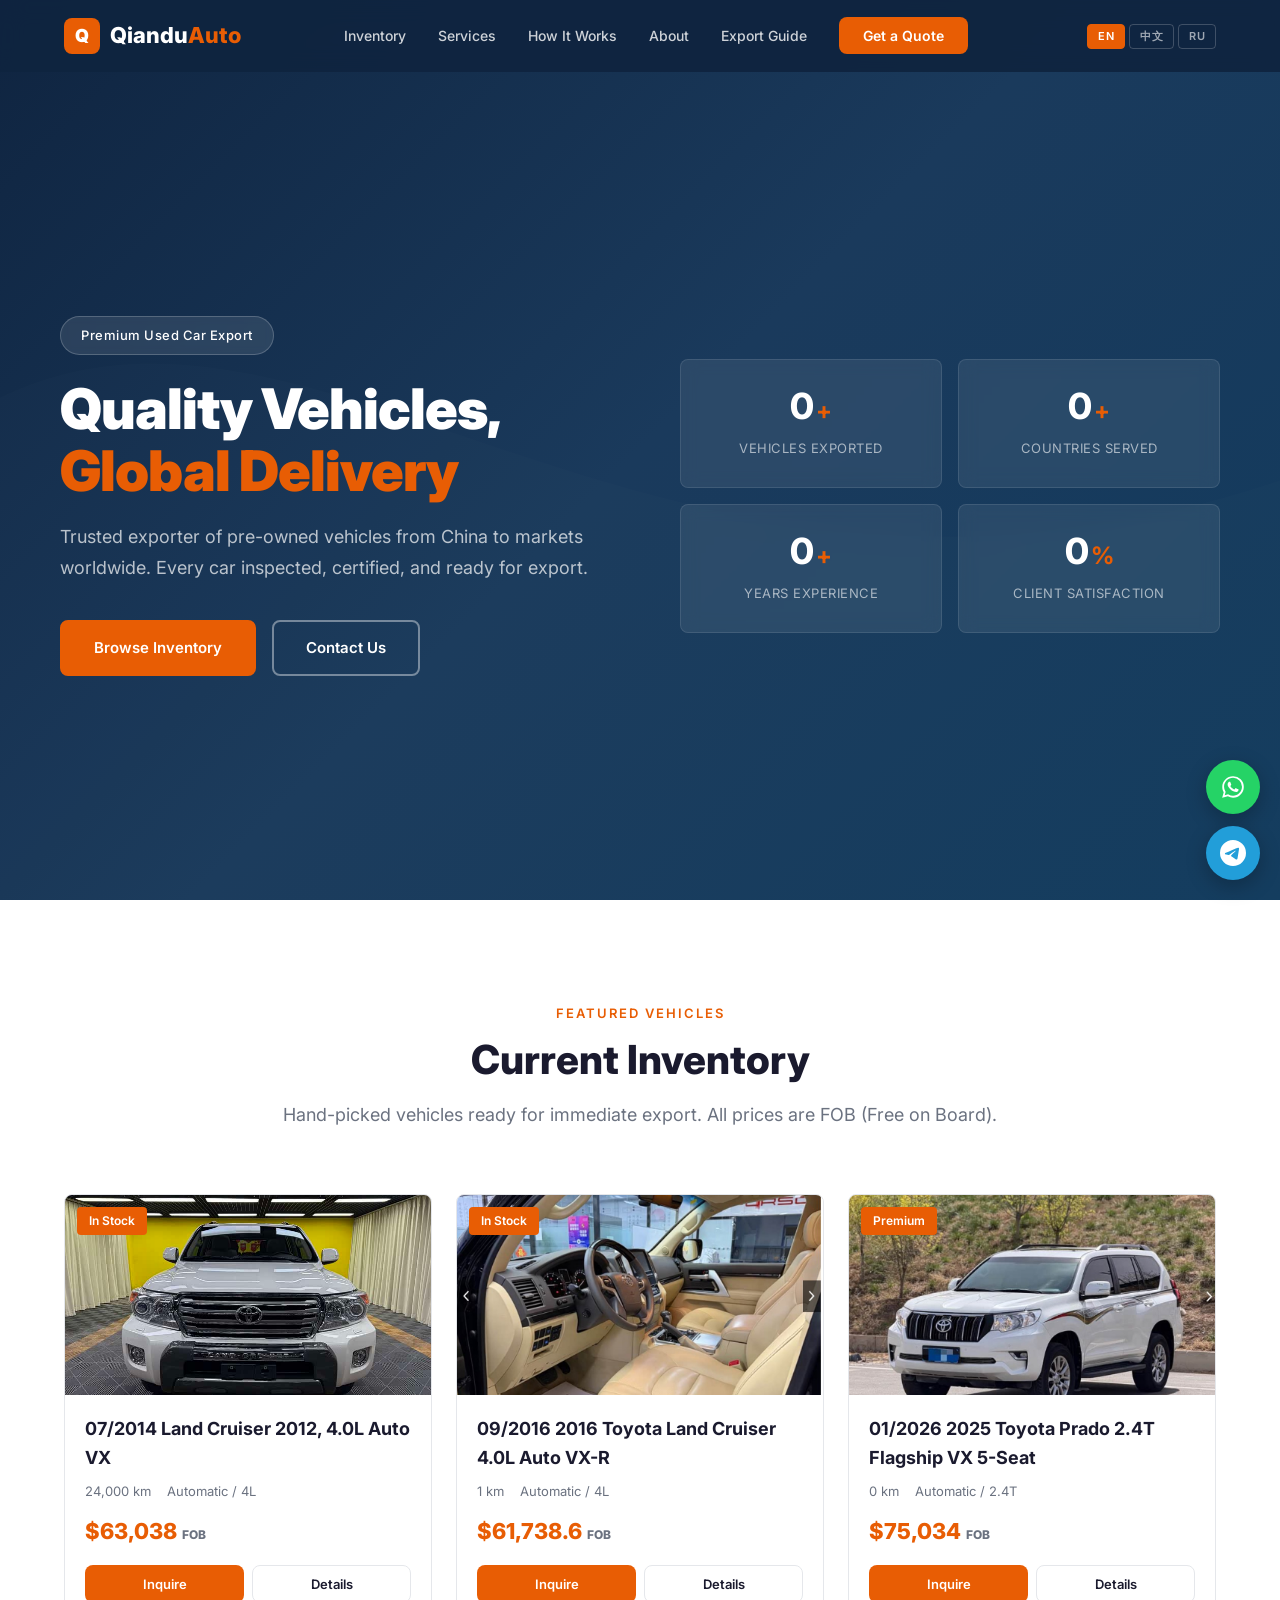
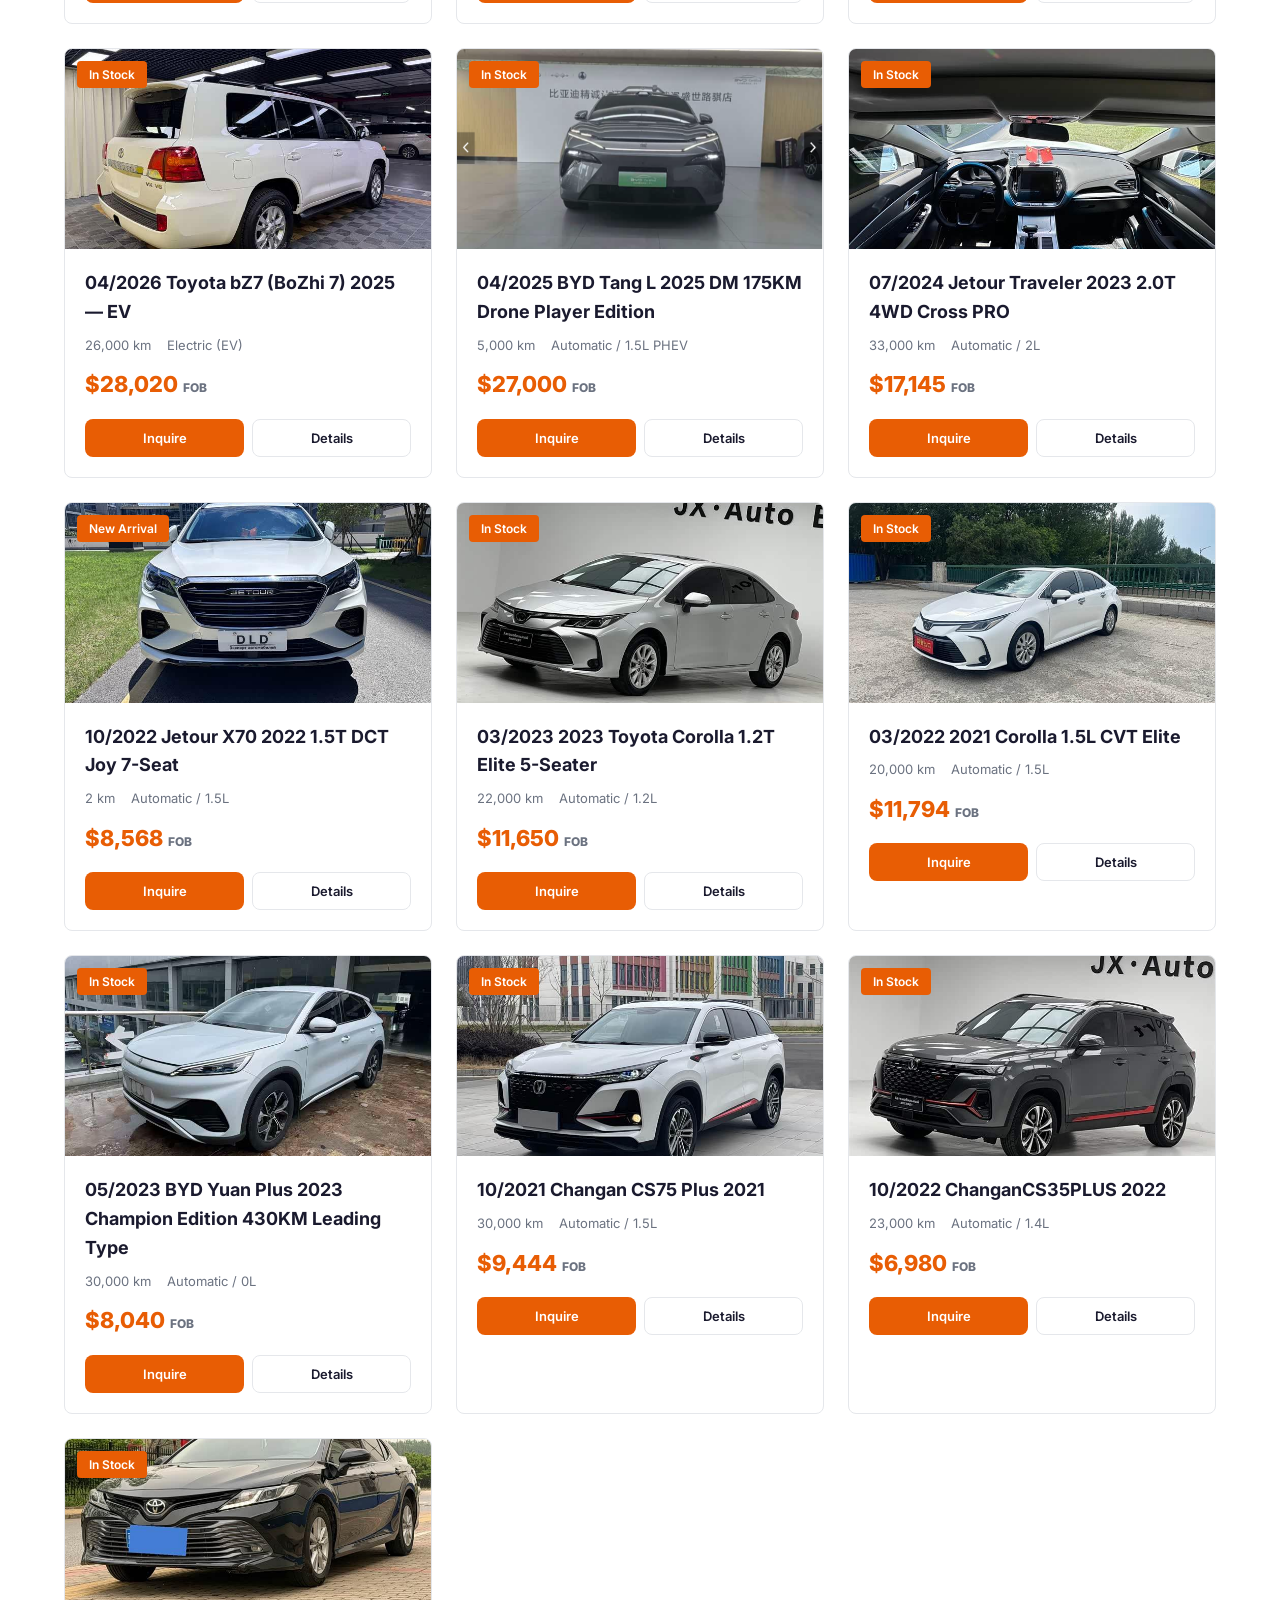
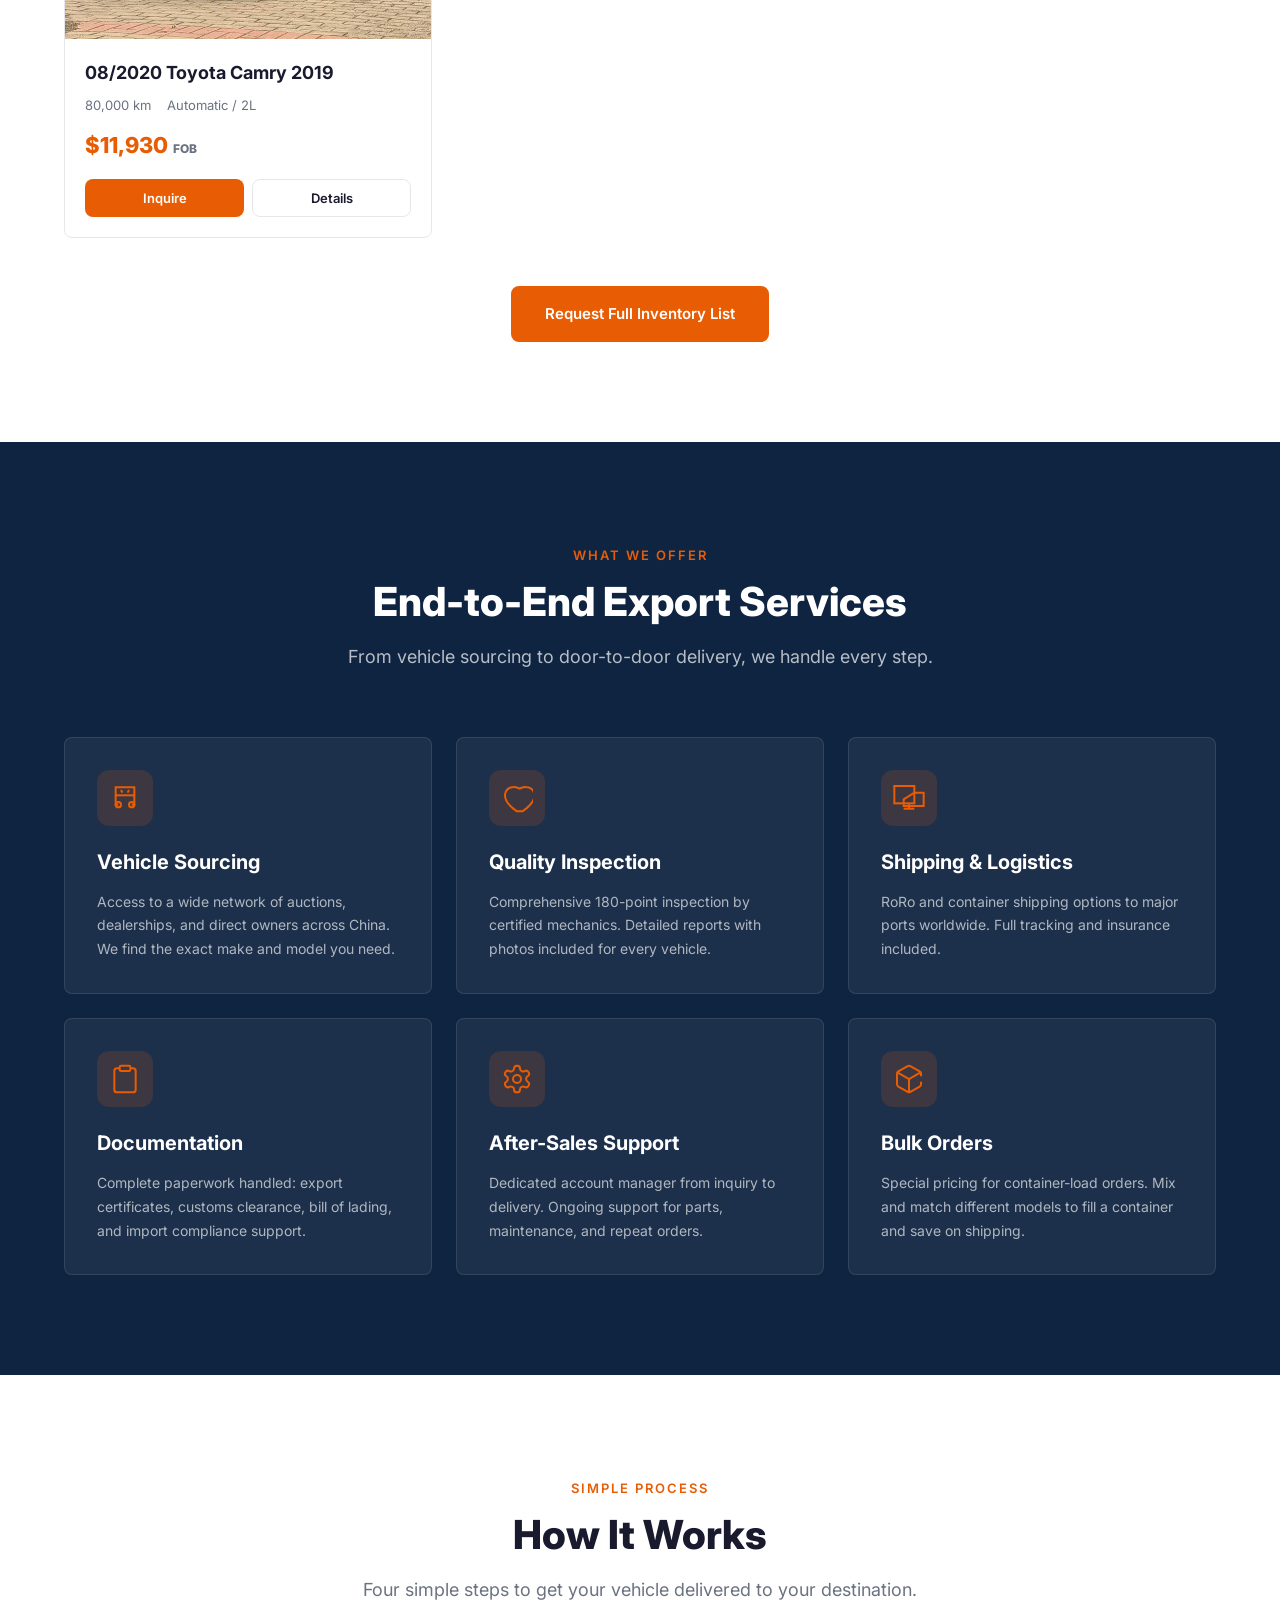
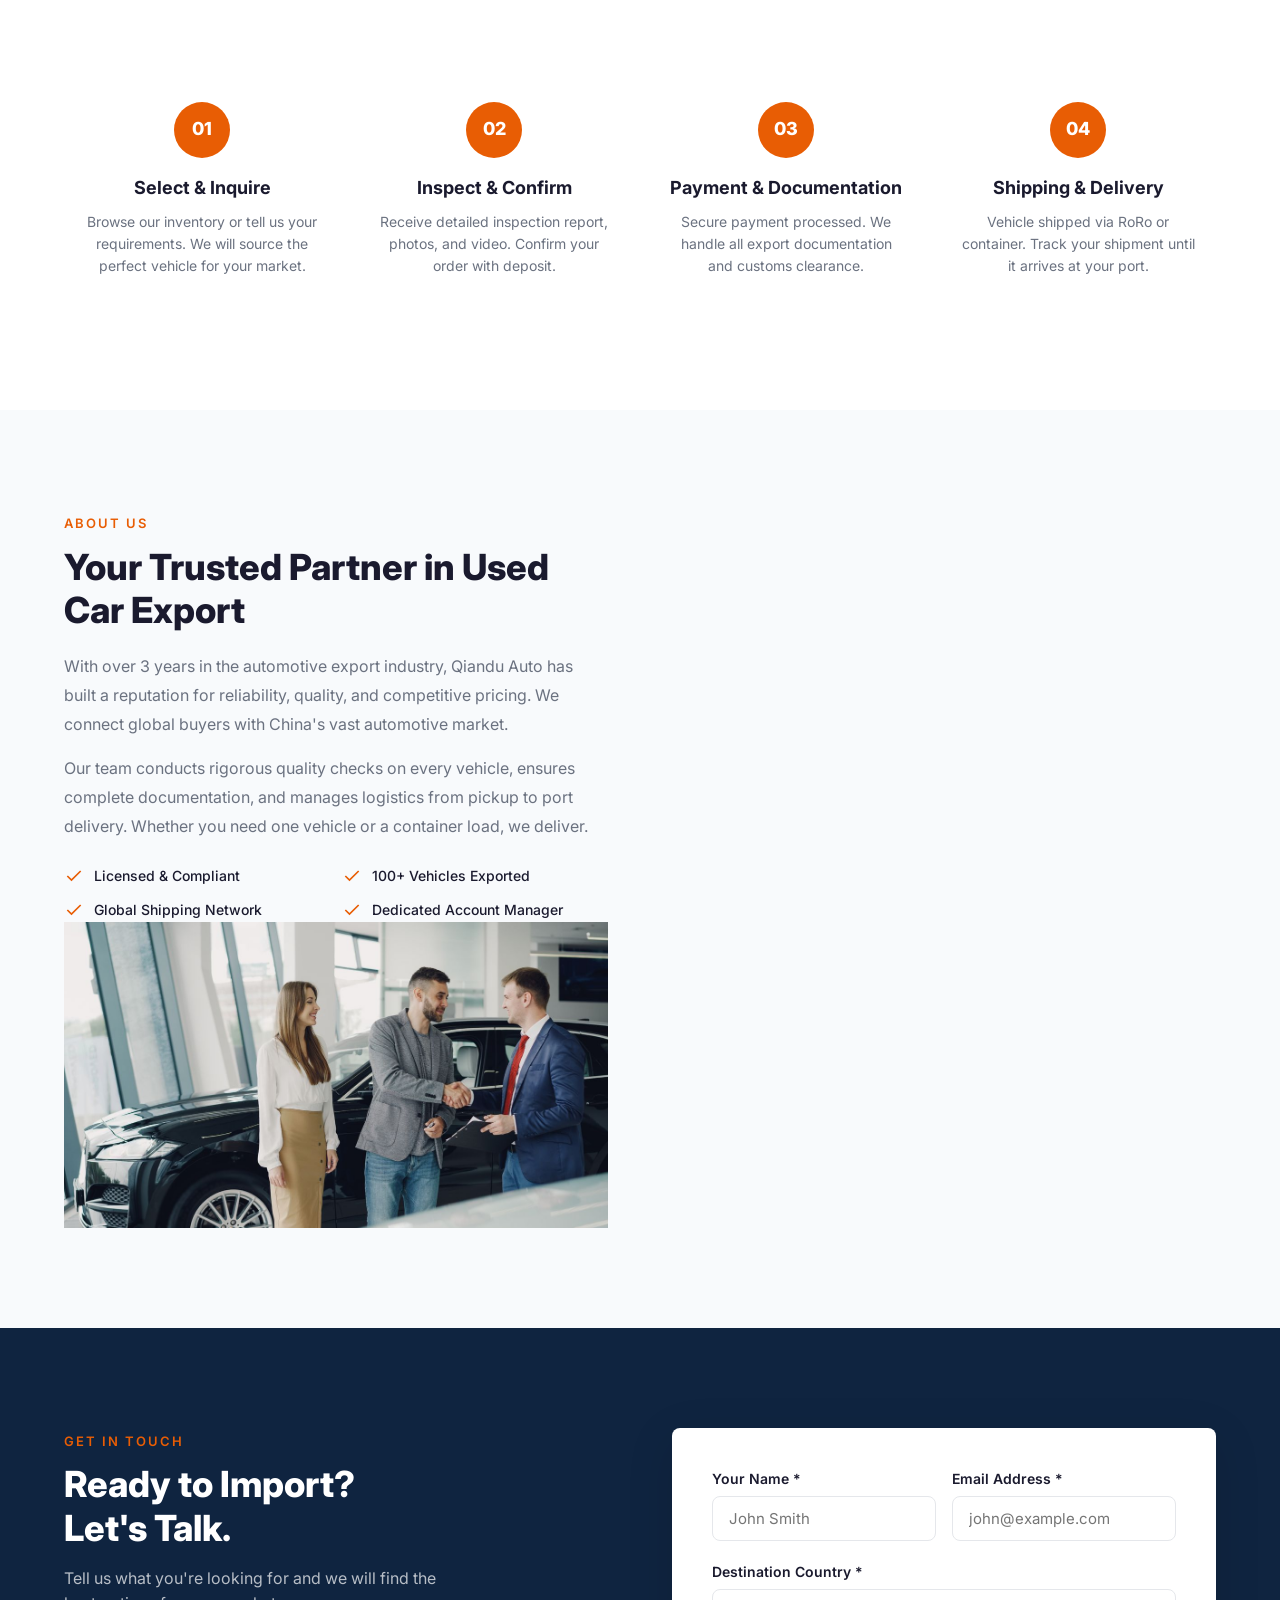
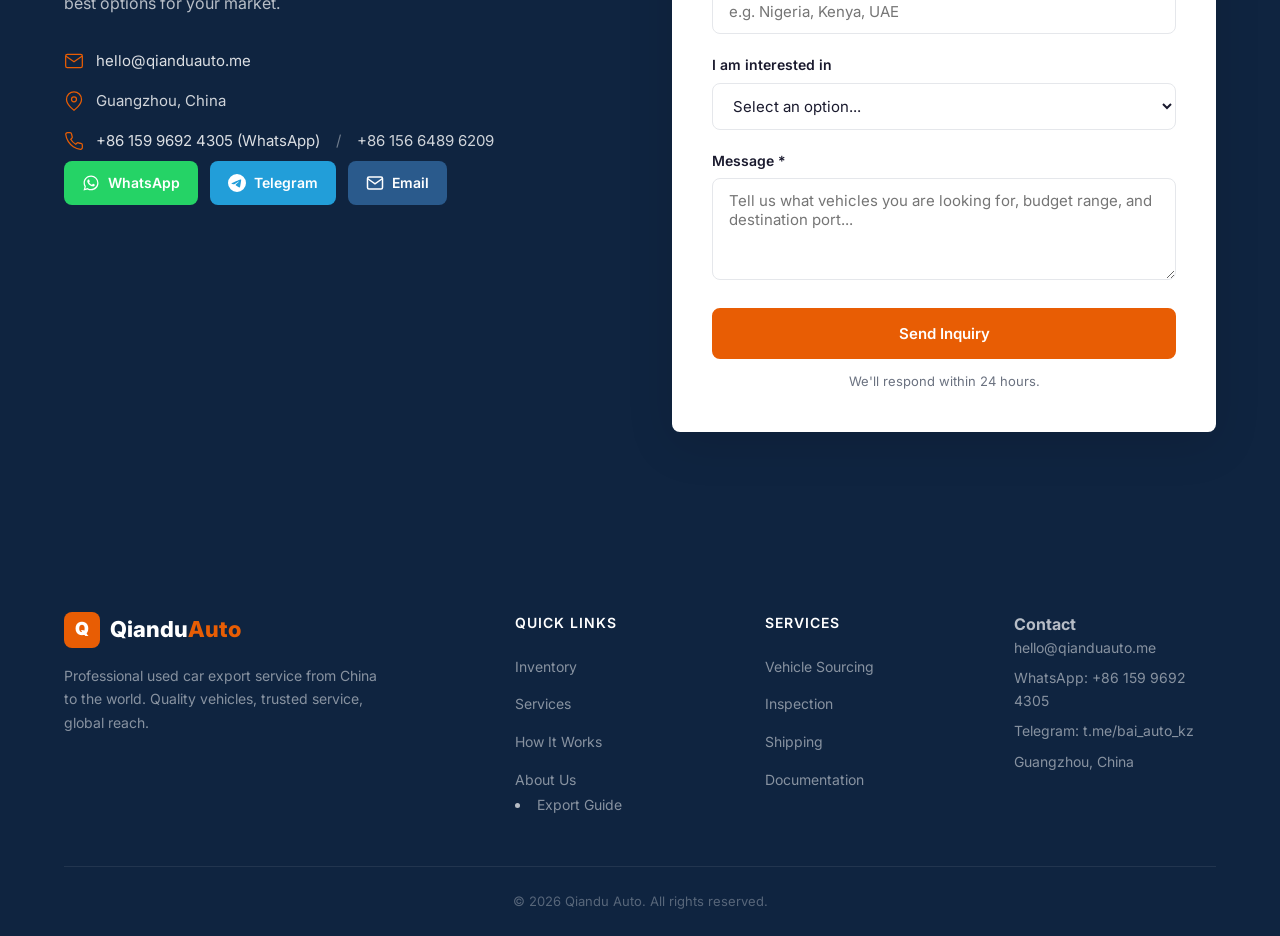
==== commit a3404706: "车辆数据本地化：上牌日期/里程/变速箱按语言显示(zh原样、en 07/2014、ru 07.2014+км)；切换语言即时刷新卡片；admin模板同步(含askCar等此前遗漏逻辑)；缓存bust" ====
--- a/index.html
+++ b/index.html
@@ -283,7 +283,7 @@
   <a class="float-btn float-wa" href="https://wa.me/8615996924305" target="_blank" rel="noopener" aria-label="WhatsApp"><svg viewBox="0 0 24 24" width="26" height="26" fill="currentColor"><path d="M12.04 2C6.56 2 2.1 6.45 2.1 11.9c0 1.75.46 3.46 1.34 4.97L2 22l5.27-1.38a10 10 0 0 0 4.77 1.21h.01c5.47 0 9.92-4.45 9.92-9.9A9.8 9.8 0 0 0 12.04 2zm0 18.03h-.01a8.3 8.3 0 0 1-4.22-1.15l-.3-.18-3.13.82.84-3.05-.2-.31a8.2 8.2 0 0 1-1.26-4.36c0-4.54 3.7-8.23 8.28-8.23a8.23 8.23 0 0 1 8.24 8.24c0 4.53-3.7 8.22-8.24 8.22zm4.52-6.16c-.25-.12-1.47-.72-1.7-.81-.22-.08-.39-.12-.55.13-.16.24-.63.8-.77.97-.14.16-.29.18-.53.06-.25-.12-1.05-.39-2-1.23a7.5 7.5 0 0 1-1.38-1.72c-.15-.24-.02-.38.1-.5.11-.11.25-.29.37-.43.13-.15.17-.25.25-.41.08-.17.04-.31-.02-.43-.06-.13-.55-1.34-.76-1.83-.2-.48-.4-.42-.55-.42h-.47c-.16 0-.43.06-.66.31-.22.25-.86.85-.86 2.07 0 1.22.89 2.4 1.01 2.56.12.17 1.75 2.67 4.23 3.74.59.26 1.05.41 1.41.52.6.19 1.13.16 1.56.1.47-.07 1.47-.6 1.67-1.18.21-.58.21-1.07.15-1.18-.06-.1-.23-.16-.48-.29z"/></svg></a>
   <a class="float-btn float-tg" href="https://t.me/bai_auto_kz" target="_blank" rel="noopener" aria-label="Telegram"><svg viewBox="0 0 24 24" width="26" height="26" fill="currentColor"><path d="M11.944 0A12 12 0 0 0 0 12a12 12 0 0 0 12 12 12 12 0 0 0 12-12A12 12 0 0 0 12 0a12 12 0 0 0-.056 0zm4.962 7.224c.1-.002.321.023.465.14a.506.506 0 0 1 .171.325c.016.093.036.306.02.472-.18 1.898-.962 6.502-1.36 8.627-.168.9-.499 1.201-.82 1.23-.696.065-1.225-.46-1.9-.902-1.056-.693-1.653-1.124-2.678-1.8-1.185-.78-.417-1.21.258-1.91.177-.184 3.247-2.977 3.307-3.23.007-.032.014-.15-.056-.212s-.174-.041-.249-.024c-.106.024-1.793 1.14-5.061 3.345-.48.33-.913.49-1.302.48-.428-.008-1.252-.241-1.865-.44-.752-.245-1.349-.374-1.297-.789.027-.216.325-.437.893-.663 3.498-1.524 5.83-2.529 6.998-3.014 3.332-1.386 4.025-1.627 4.476-1.635z"/></svg></a>
 </div>
-<script src="js/i18n.js"></script>
-<script src="js/script.js?v=1785823339582"></script>
+<script src="js/i18n.js?v=20260903b"></script>
+<script src="js/script.js?v=20260903b"></script>
 </body>
 </html>
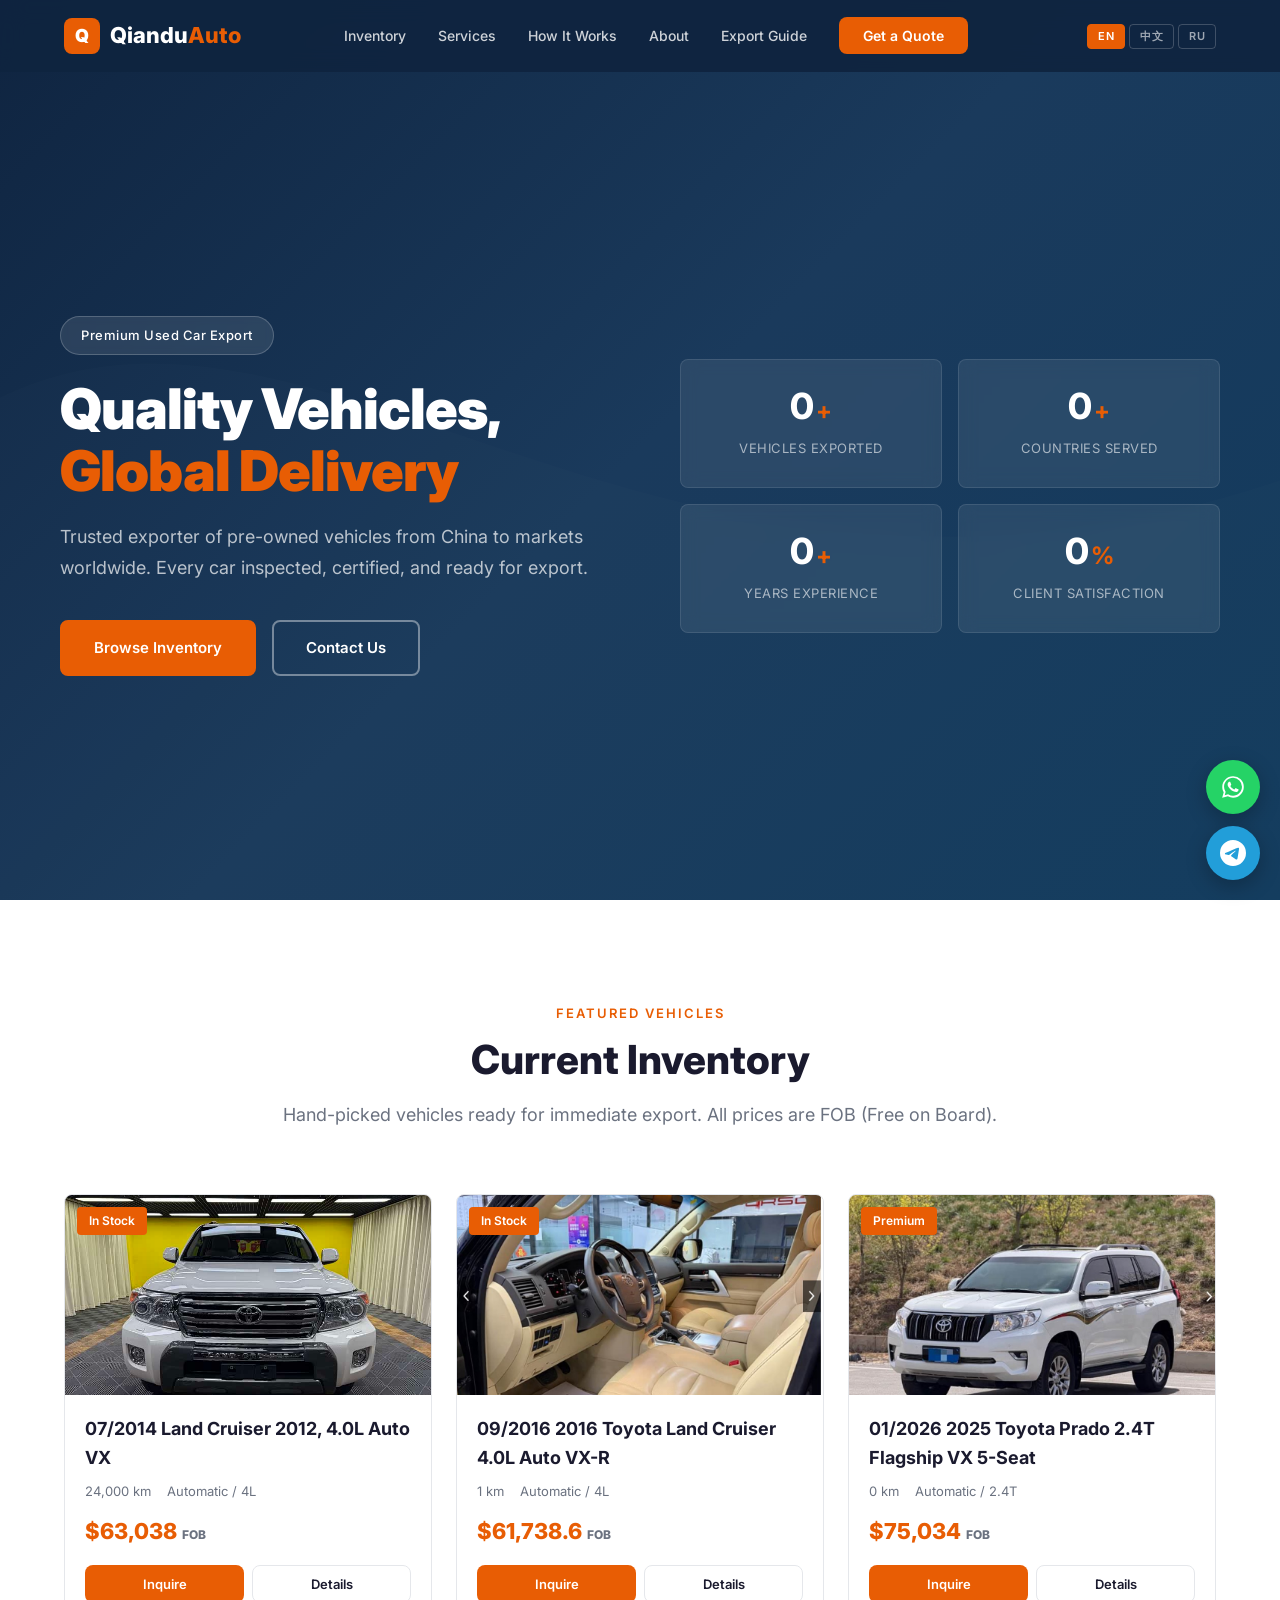
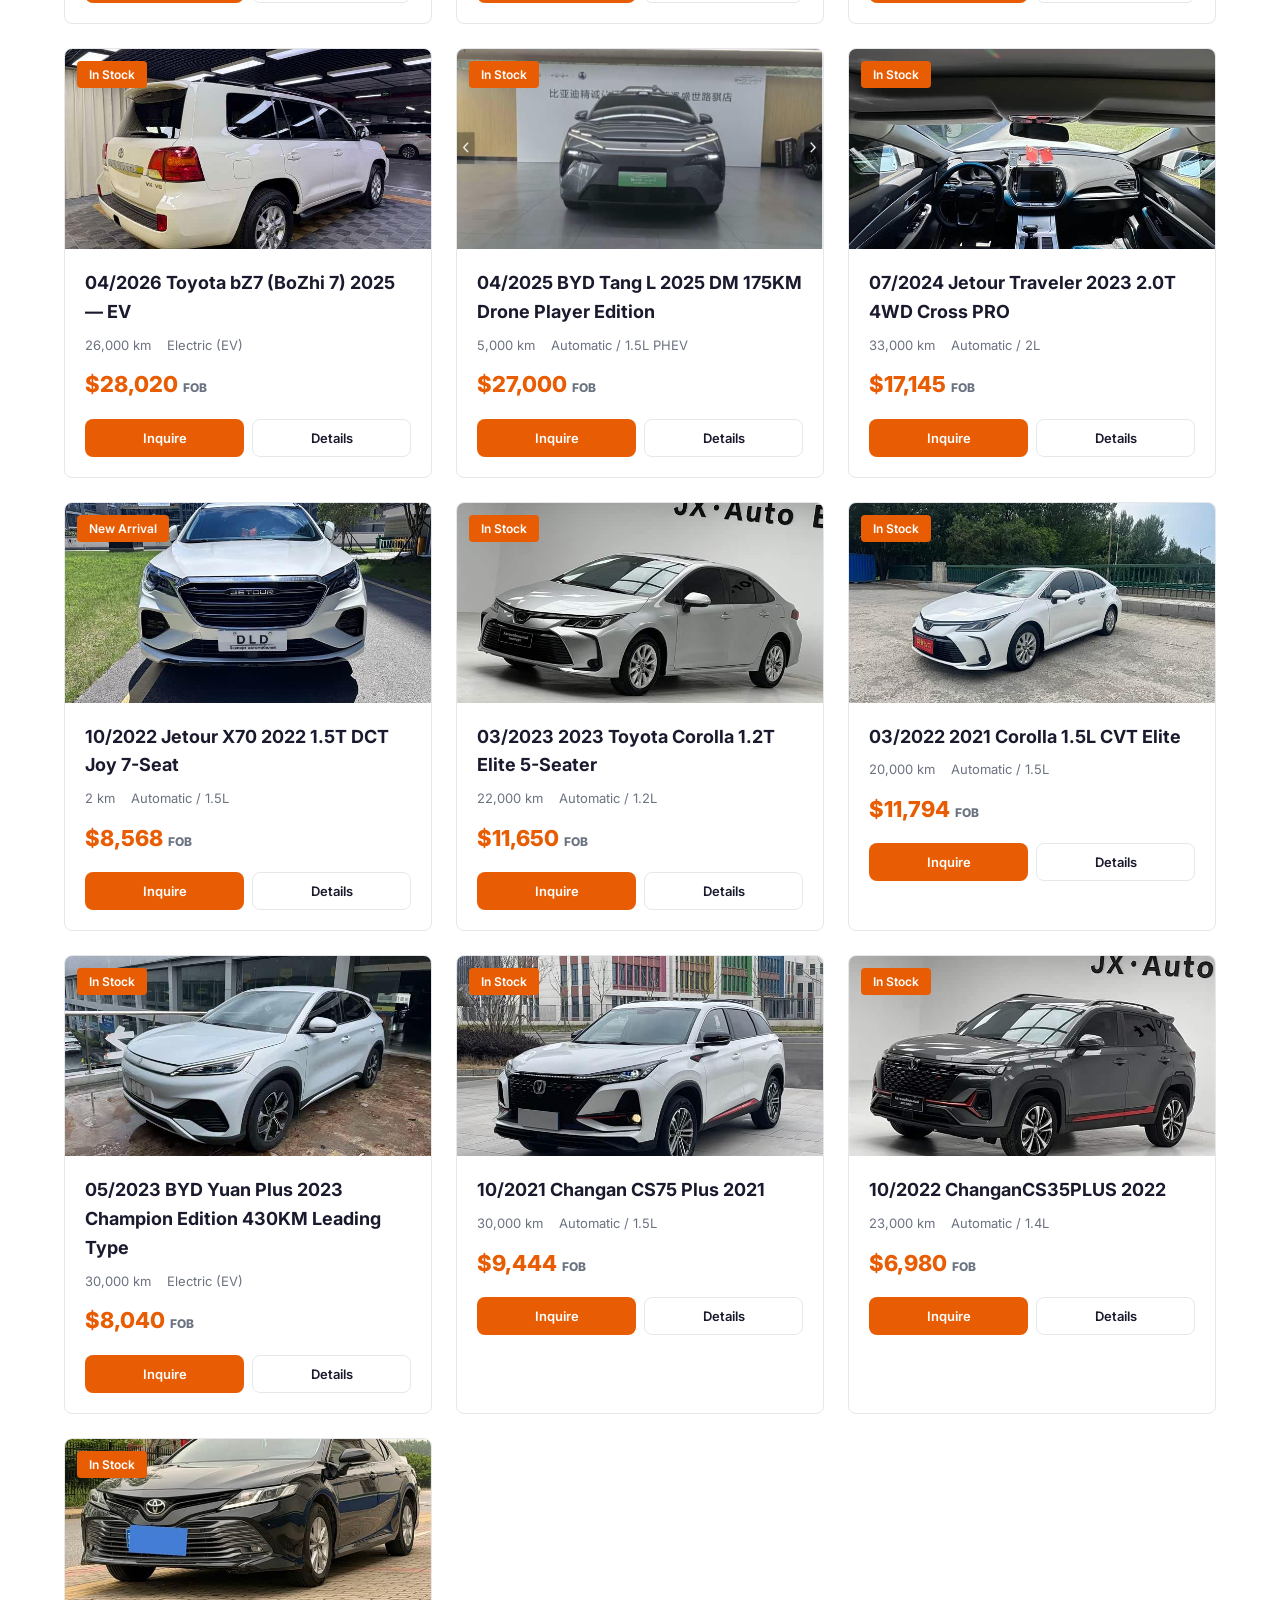
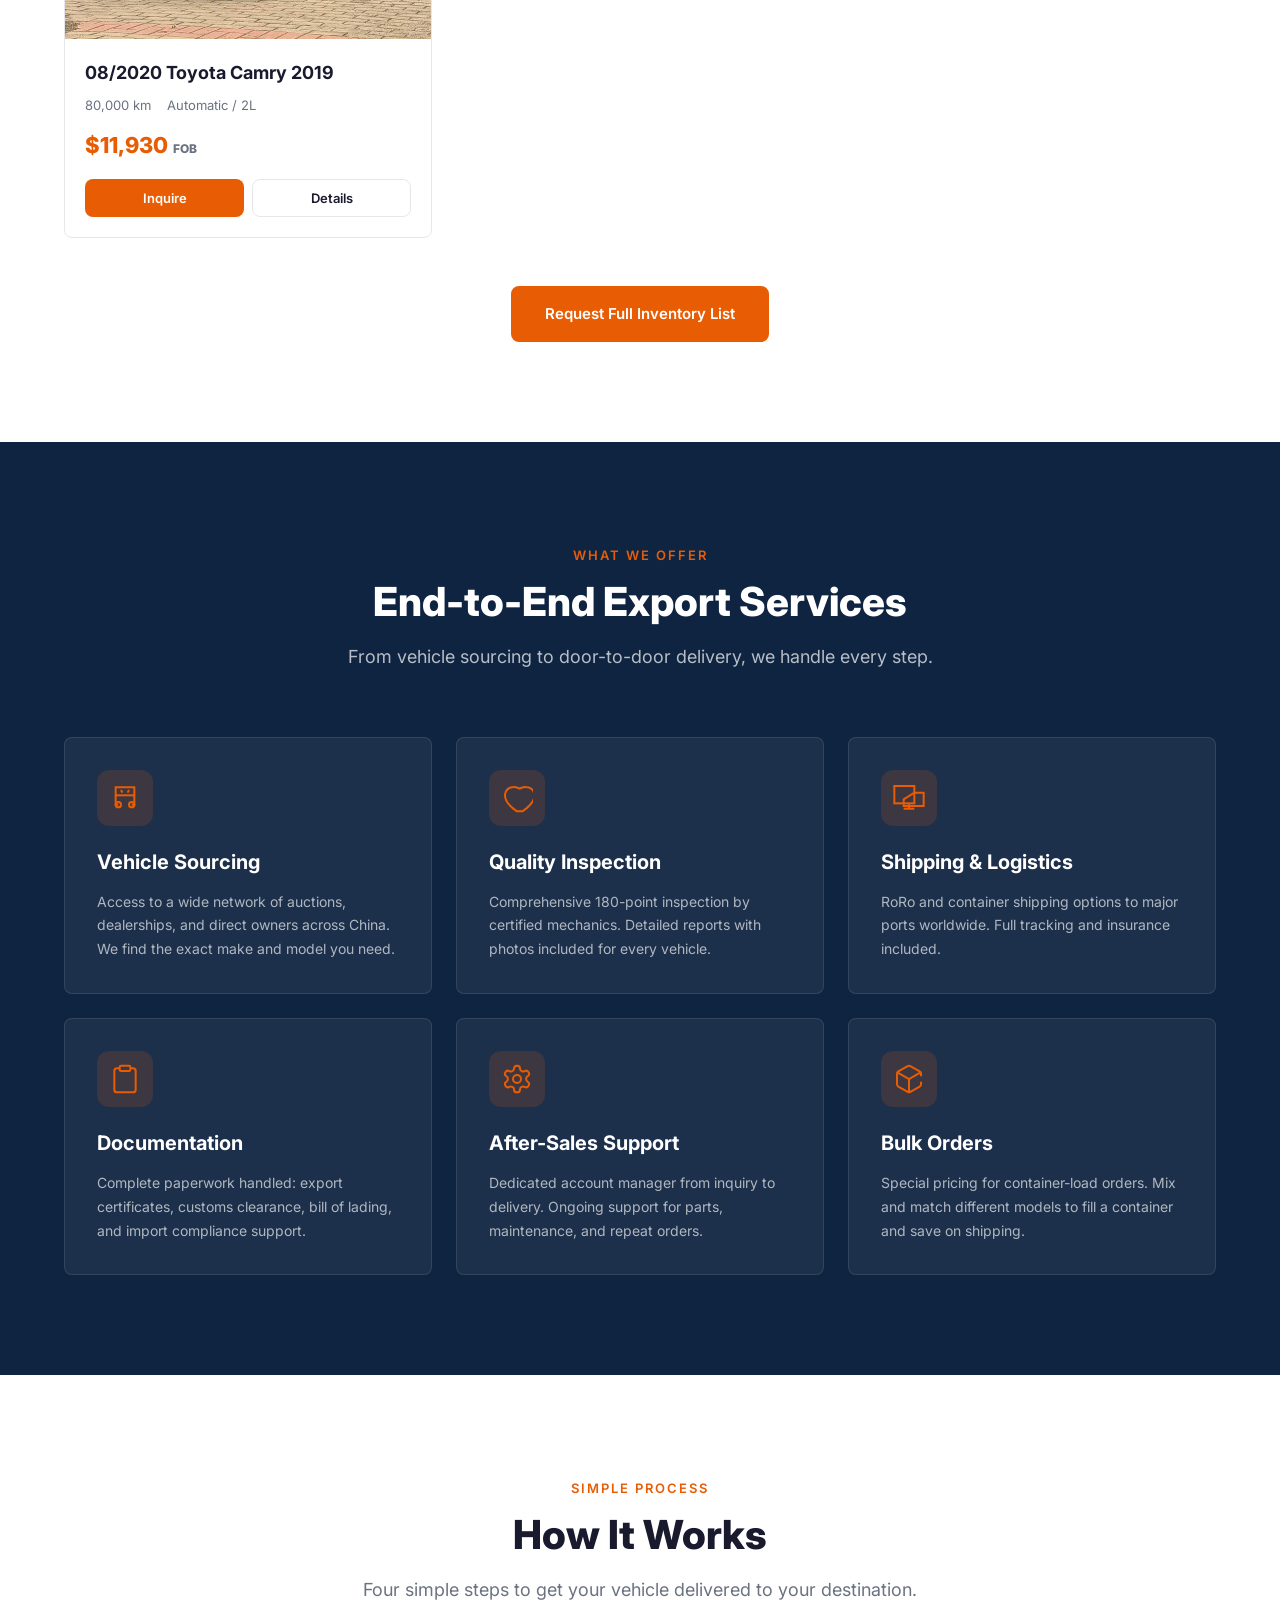
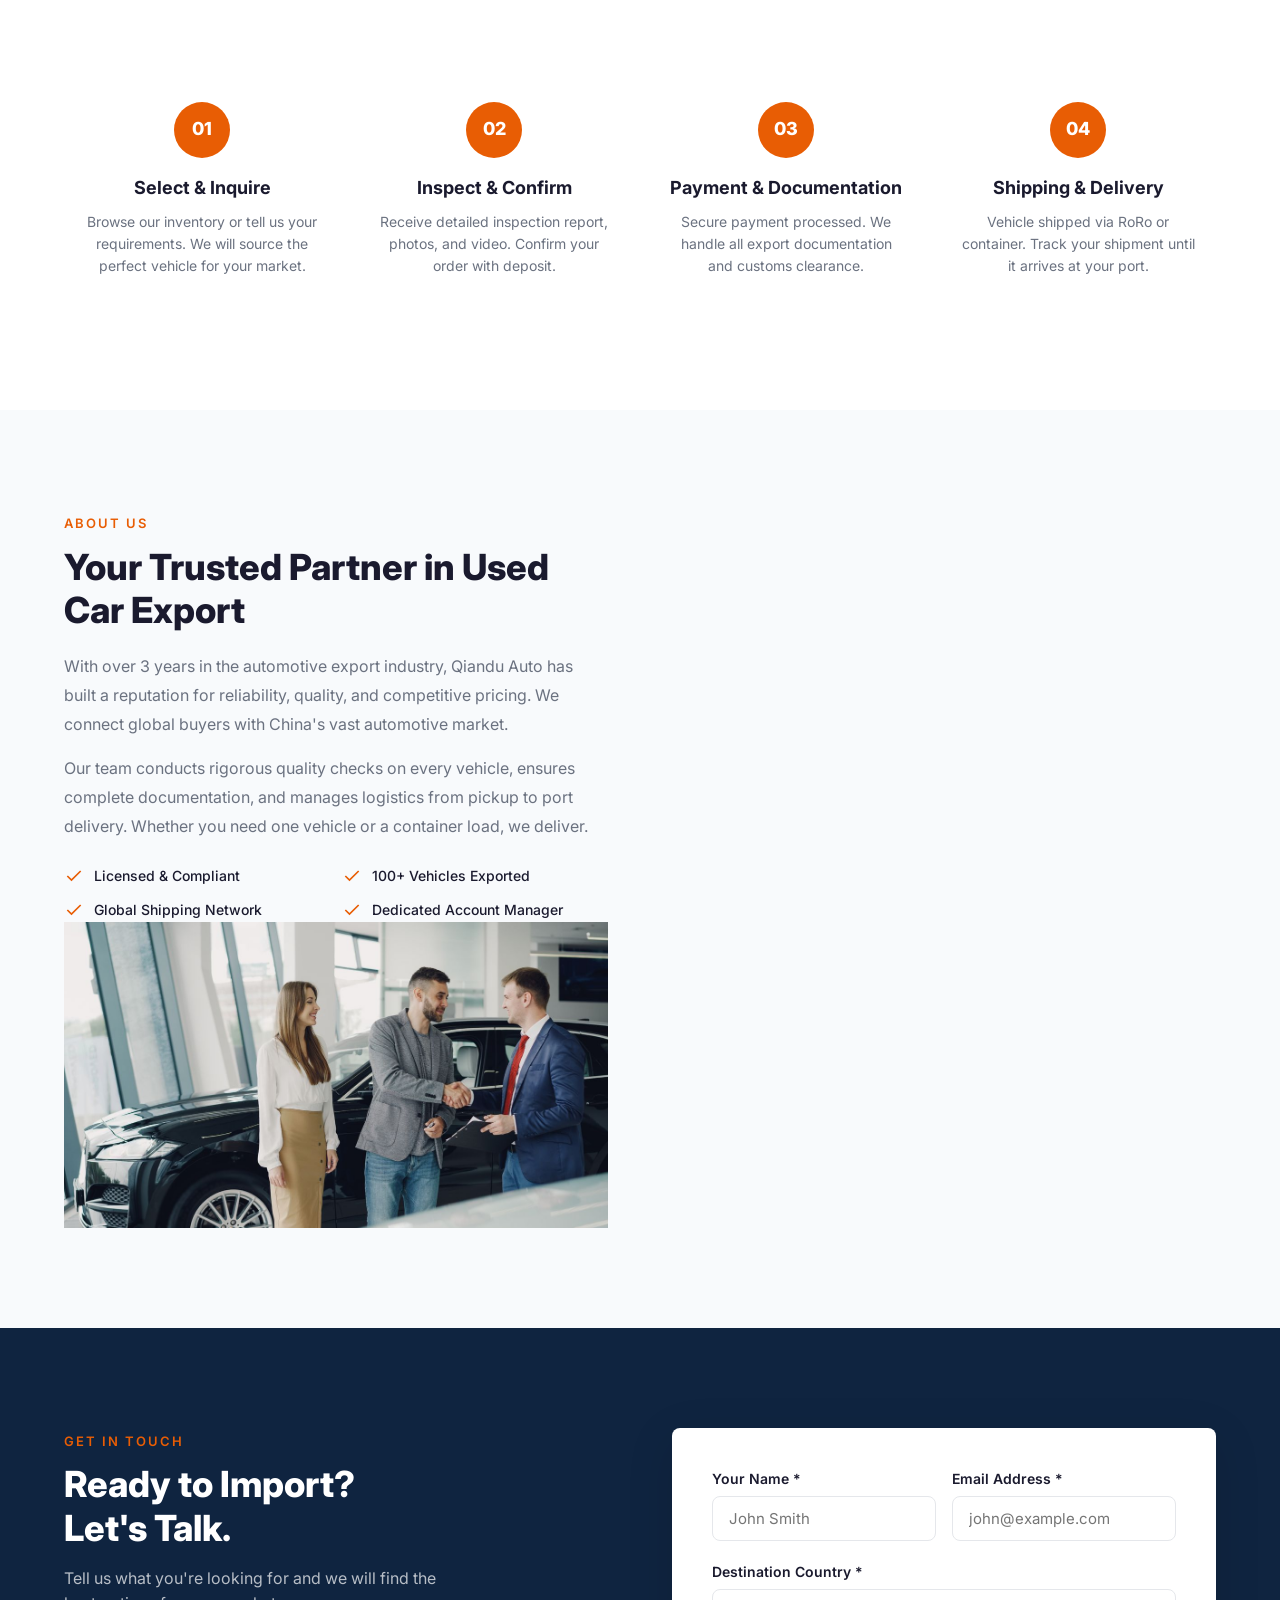
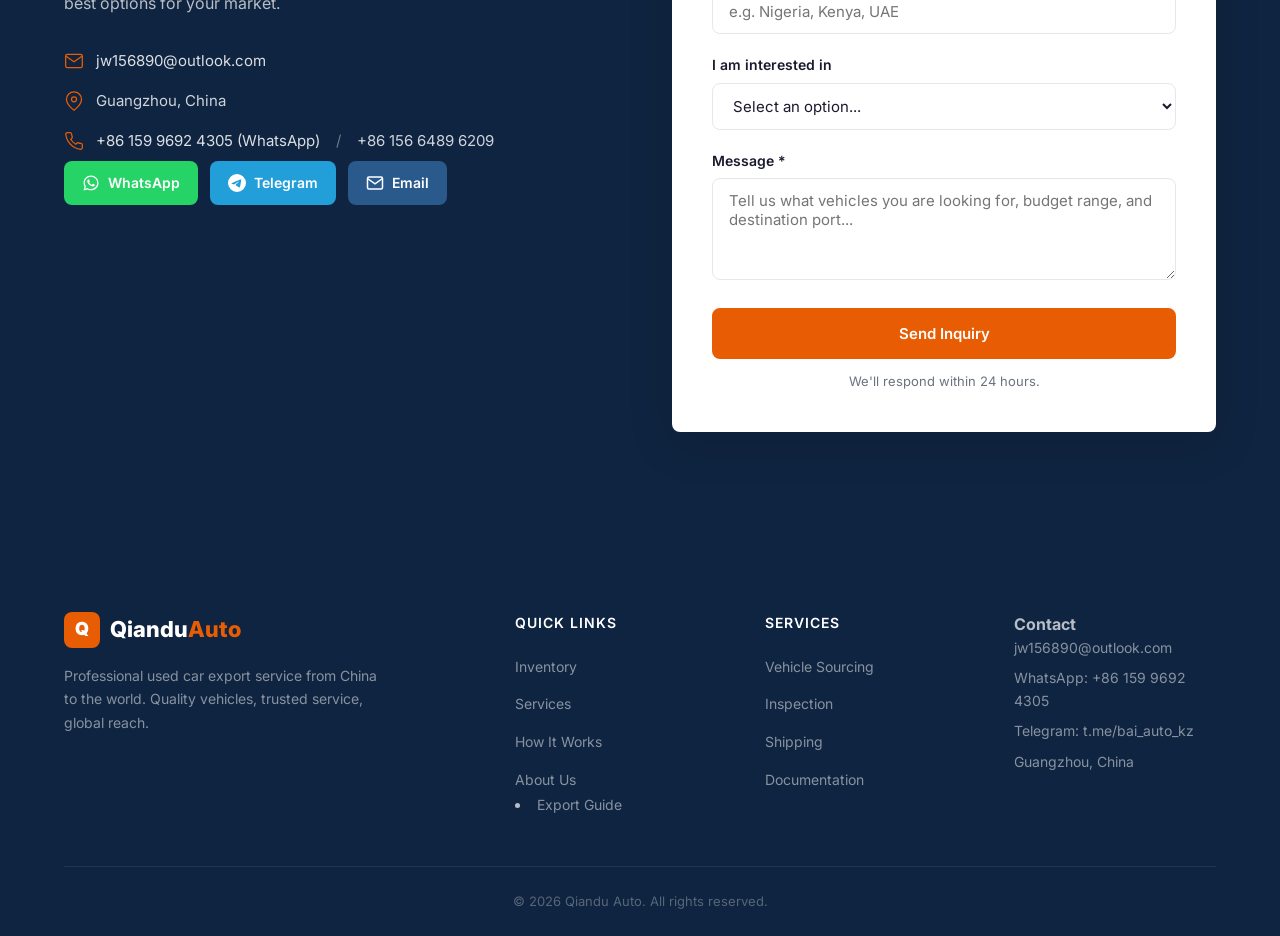
==== commit 783ae821: "联系邮箱改为 jw156890@outlook.com（首页联系区+页脚+WA询盘常量+admin默认值/模板，全链路同步）" ====
--- a/index.html
+++ b/index.html
@@ -184,7 +184,7 @@
         <div class="contact-details">
           <div class="contact-detail">
             <svg width="20" height="20" viewBox="0 0 24 24" fill="none" stroke="currentColor" stroke-width="1.5"><path d="M4 4h16c1.1 0 2 .9 2 2v12c0 1.1-.9 2-2 2H4c-1.1 0-2-.9-2-2V6c0-1.1.9-2 2-2z"/><polyline points="22,6 12,13 2,6"/></svg>
-            <a href="mailto:hello@qianduauto.me">hello@qianduauto.me</a>
+            <a href="mailto:jw156890@outlook.com">jw156890@outlook.com</a>
           </div>
           <div class="contact-detail">
             <svg width="20" height="20" viewBox="0 0 24 24" fill="none" stroke="currentColor" stroke-width="1.5"><path d="M21 10c0 7-9 13-9 13s-9-6-9-13a9 9 0 0 1 18 0z"/><circle cx="12" cy="10" r="3"/></svg>
@@ -198,7 +198,7 @@
         <div class="contact-channels">
           <a class="btn-channel channel-wa" href="https://wa.me/8615996924305" target="_blank" rel="noopener"><svg viewBox="0 0 24 24" width="18" height="18" fill="currentColor"><path d="M12.04 2C6.56 2 2.1 6.45 2.1 11.9c0 1.75.46 3.46 1.34 4.97L2 22l5.27-1.38a10 10 0 0 0 4.77 1.21h.01c5.47 0 9.92-4.45 9.92-9.9A9.8 9.8 0 0 0 12.04 2zm0 18.03h-.01a8.3 8.3 0 0 1-4.22-1.15l-.3-.18-3.13.82.84-3.05-.2-.31a8.2 8.2 0 0 1-1.26-4.36c0-4.54 3.7-8.23 8.28-8.23a8.23 8.23 0 0 1 8.24 8.24c0 4.53-3.7 8.22-8.24 8.22zm4.52-6.16c-.25-.12-1.47-.72-1.7-.81-.22-.08-.39-.12-.55.13-.16.24-.63.8-.77.97-.14.16-.29.18-.53.06-.25-.12-1.05-.39-2-1.23a7.5 7.5 0 0 1-1.38-1.72c-.15-.24-.02-.38.1-.5.11-.11.25-.29.37-.43.13-.15.17-.25.25-.41.08-.17.04-.31-.02-.43-.06-.13-.55-1.34-.76-1.83-.2-.48-.4-.42-.55-.42h-.47c-.16 0-.43.06-.66.31-.22.25-.86.85-.86 2.07 0 1.22.89 2.4 1.01 2.56.12.17 1.75 2.67 4.23 3.74.59.26 1.05.41 1.41.52.6.19 1.13.16 1.56.1.47-.07 1.47-.6 1.67-1.18.21-.58.21-1.07.15-1.18-.06-.1-.23-.16-.48-.29z"/></svg>WhatsApp</a>
           <a class="btn-channel channel-tg" href="https://t.me/bai_auto_kz" target="_blank" rel="noopener"><svg viewBox="0 0 24 24" width="18" height="18" fill="currentColor"><path d="M11.944 0A12 12 0 0 0 0 12a12 12 0 0 0 12 12 12 12 0 0 0 12-12A12 12 0 0 0 12 0a12 12 0 0 0-.056 0zm4.962 7.224c.1-.002.321.023.465.14a.506.506 0 0 1 .171.325c.016.093.036.306.02.472-.18 1.898-.962 6.502-1.36 8.627-.168.9-.499 1.201-.82 1.23-.696.065-1.225-.46-1.9-.902-1.056-.693-1.653-1.124-2.678-1.8-1.185-.78-.417-1.21.258-1.91.177-.184 3.247-2.977 3.307-3.23.007-.032.014-.15-.056-.212s-.174-.041-.249-.024c-.106.024-1.793 1.14-5.061 3.345-.48.33-.913.49-1.302.48-.428-.008-1.252-.241-1.865-.44-.752-.245-1.349-.374-1.297-.789.027-.216.325-.437.893-.663 3.498-1.524 5.83-2.529 6.998-3.014 3.332-1.386 4.025-1.627 4.476-1.635z"/></svg>Telegram</a>
-          <a class="btn-channel channel-mail" href="mailto:hello@qianduauto.me"><svg viewBox="0 0 24 24" width="18" height="18" fill="none" stroke="currentColor" stroke-width="2"><rect x="2" y="4" width="20" height="16" rx="2"/><polyline points="22,6 12,13 2,6"/></svg>Email</a>
+          <a class="btn-channel channel-mail" href="mailto:jw156890@outlook.com"><svg viewBox="0 0 24 24" width="18" height="18" fill="none" stroke="currentColor" stroke-width="2"><rect x="2" y="4" width="20" height="16" rx="2"/><polyline points="22,6 12,13 2,6"/></svg>Email</a>
         </div>
       </div>
       <form class="contact-form" id="contactForm">
@@ -267,7 +267,7 @@
       </div>
       <div class="footer-contact">
         <h4 data-i18n="footer-contact-title">Contact</h4>
-        <p><a href="mailto:hello@qianduauto.me">hello@qianduauto.me</a></p>
+        <p><a href="mailto:jw156890@outlook.com">jw156890@outlook.com</a></p>
         <p><a href="https://wa.me/8615996924305" target="_blank" rel="noopener">WhatsApp: +86 159 9692 4305</a></p>
         <p><a href="https://t.me/bai_auto_kz" target="_blank" rel="noopener">Telegram: t.me/bai_auto_kz</a></p>
         <p>Guangzhou, China</p>
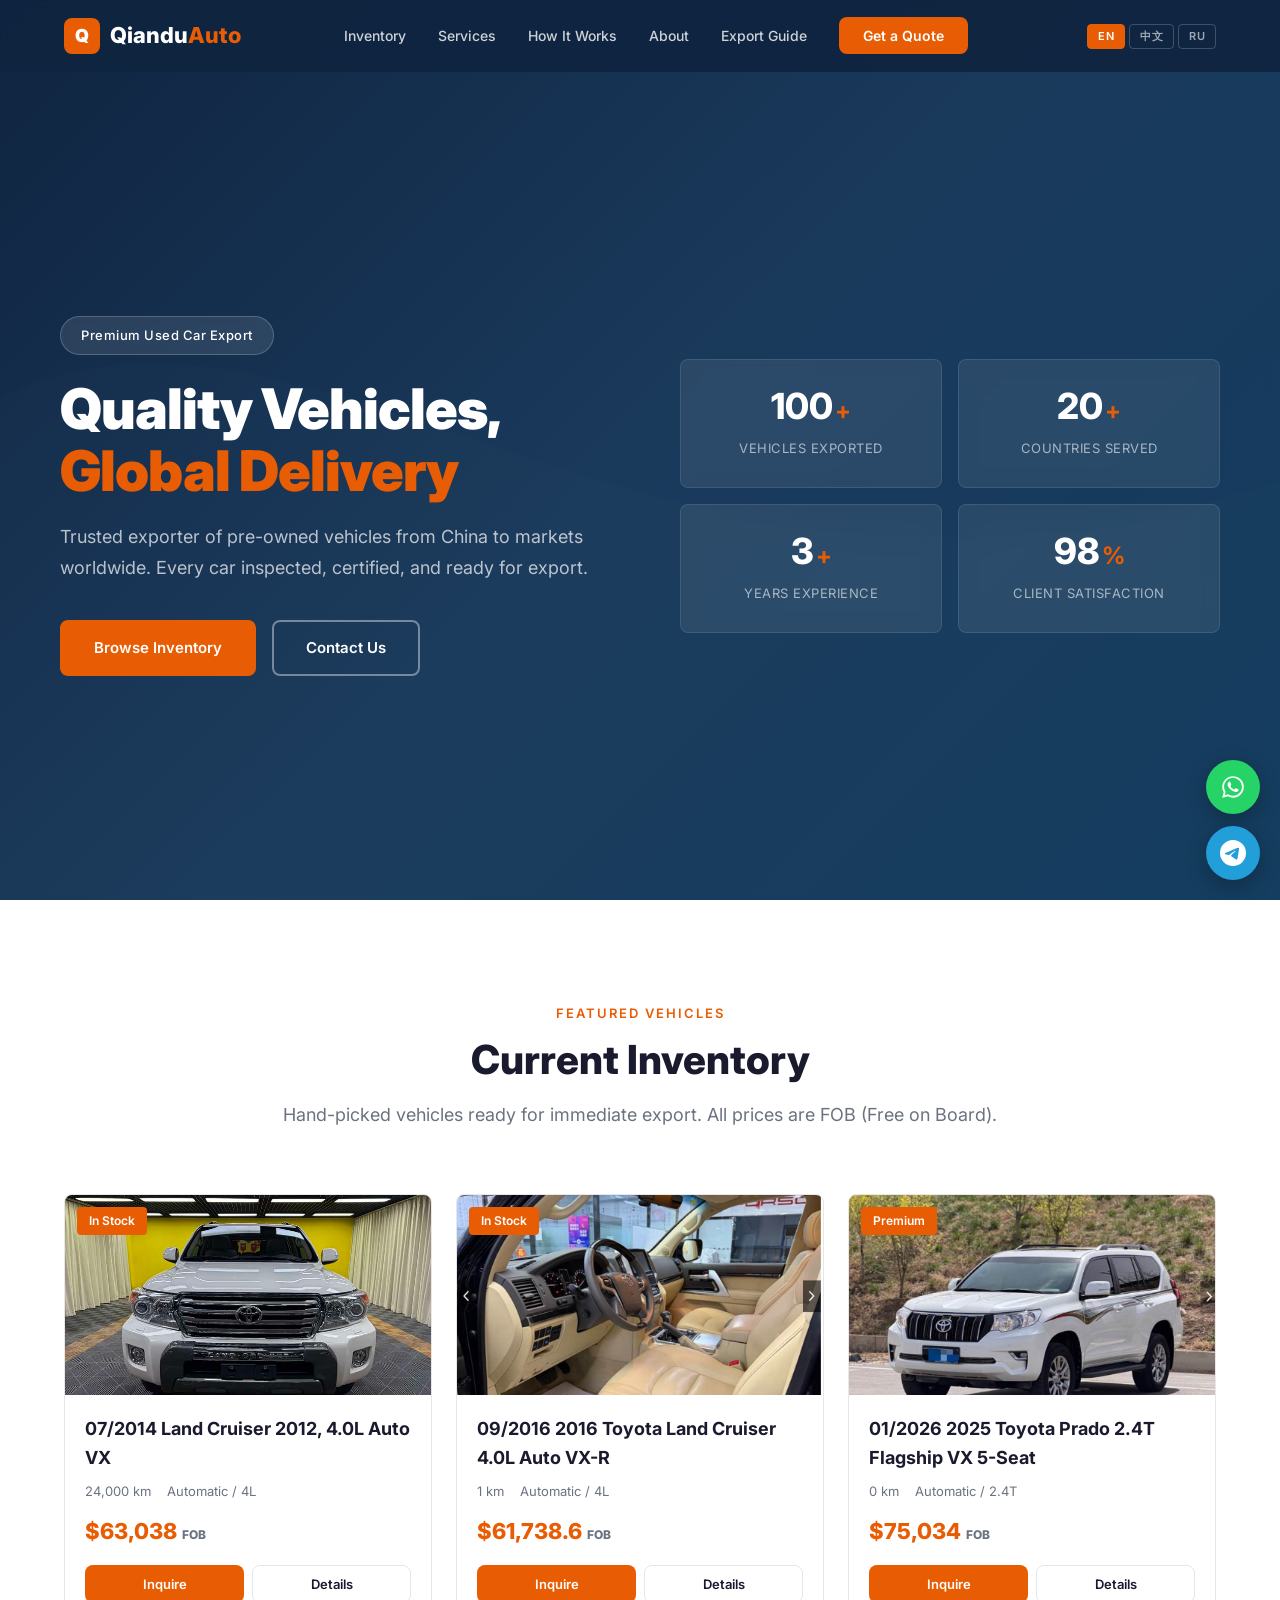
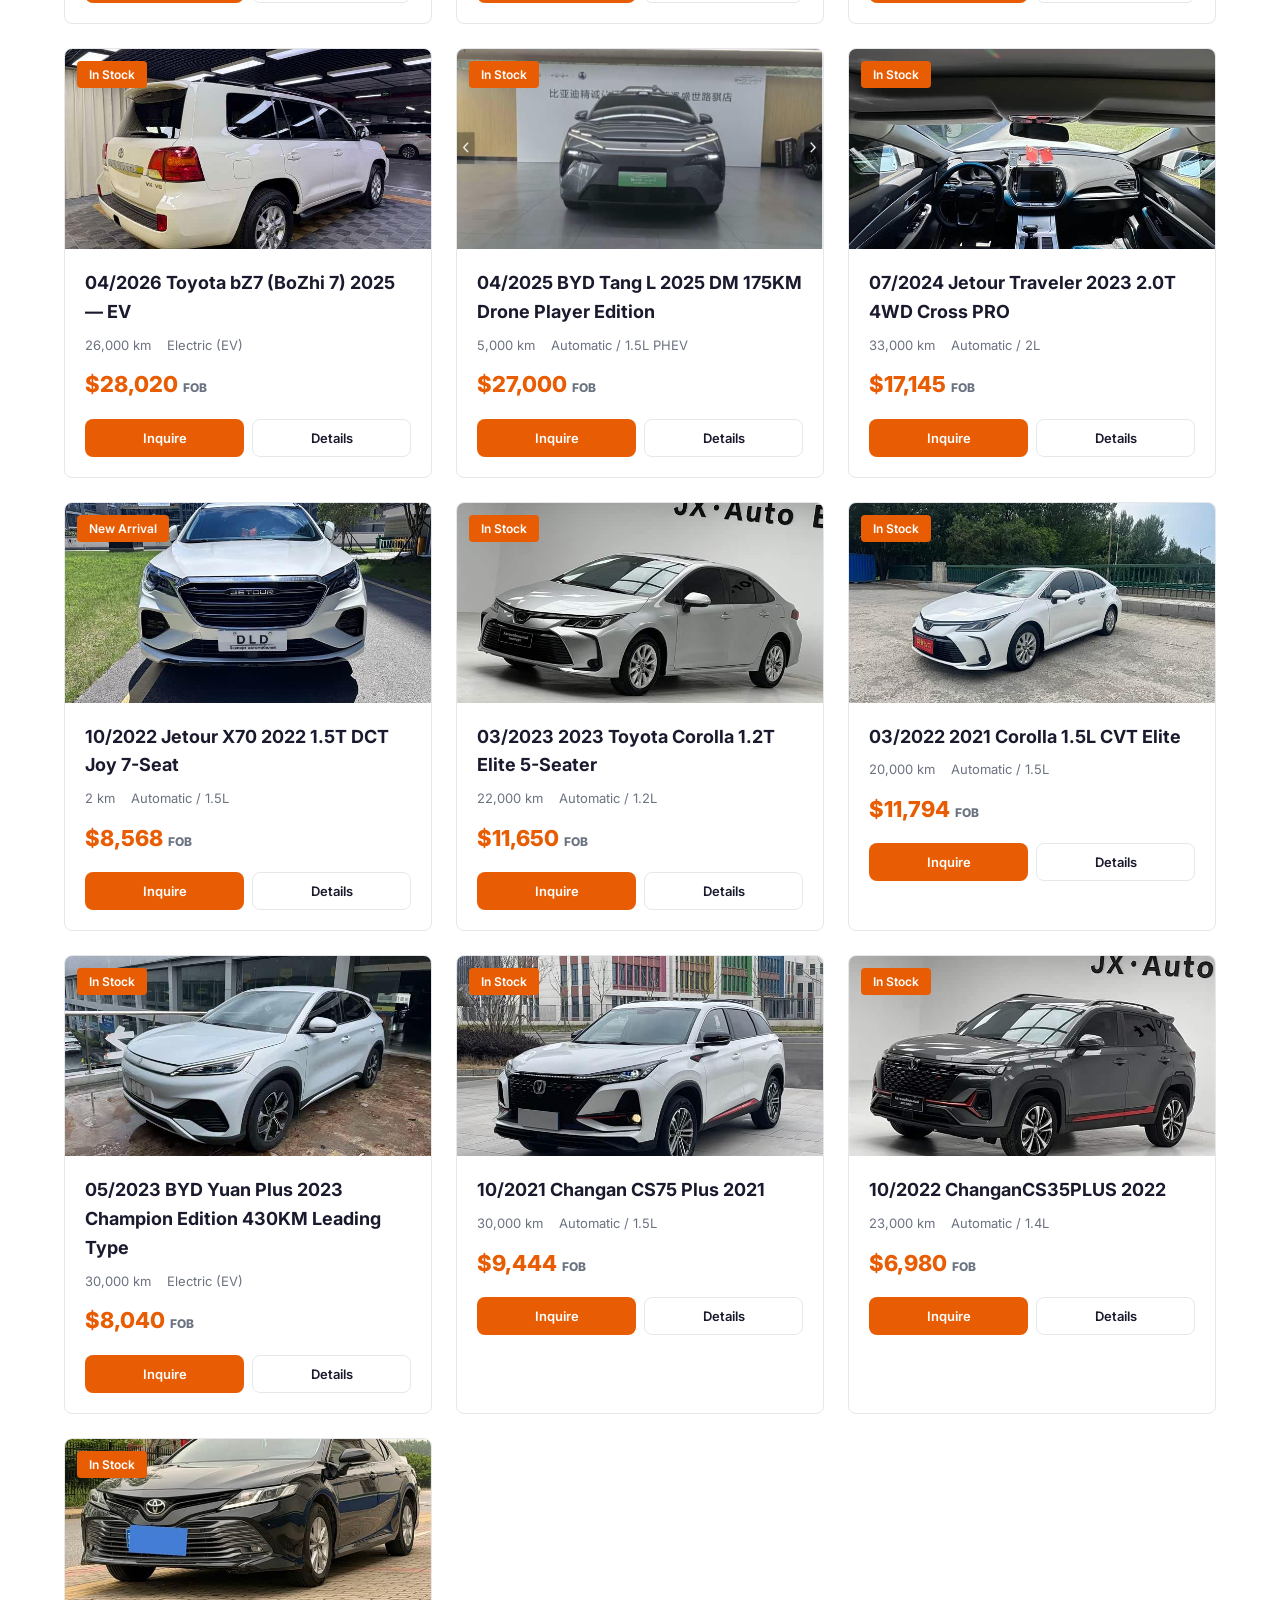
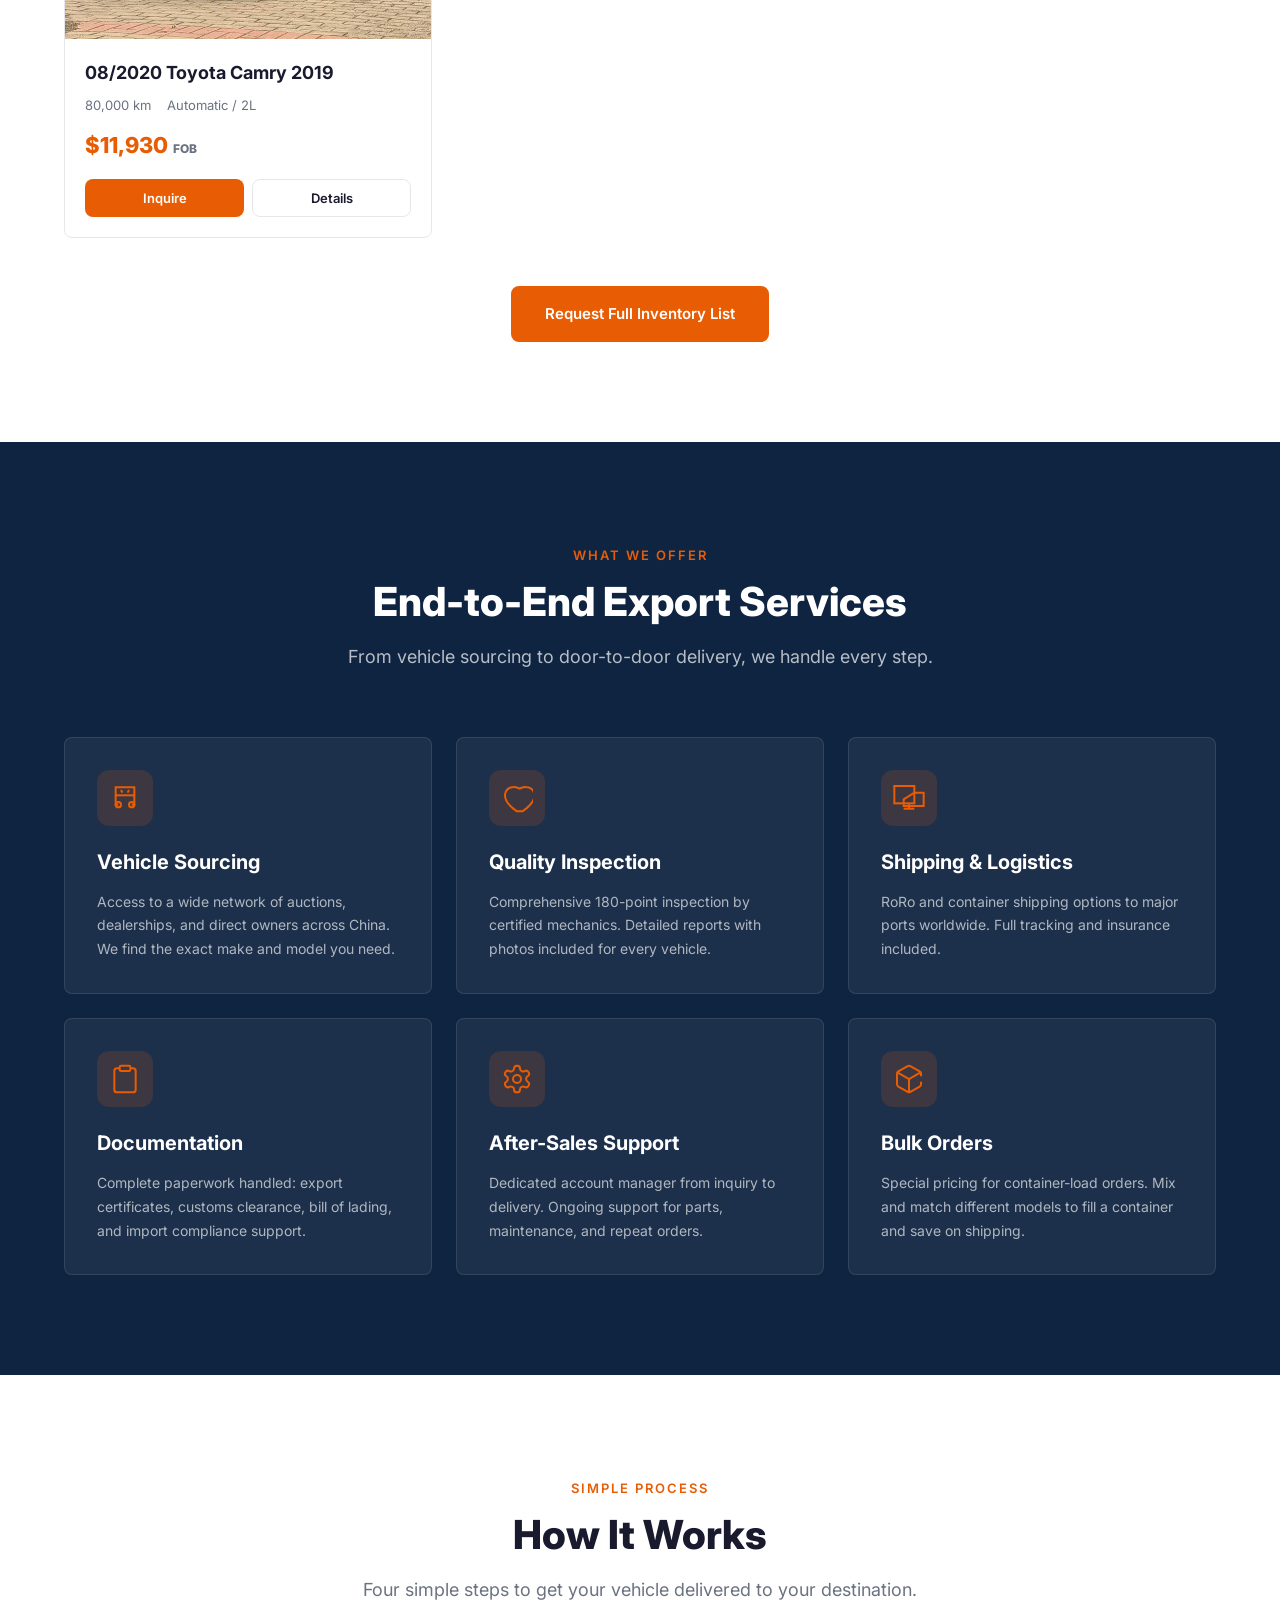
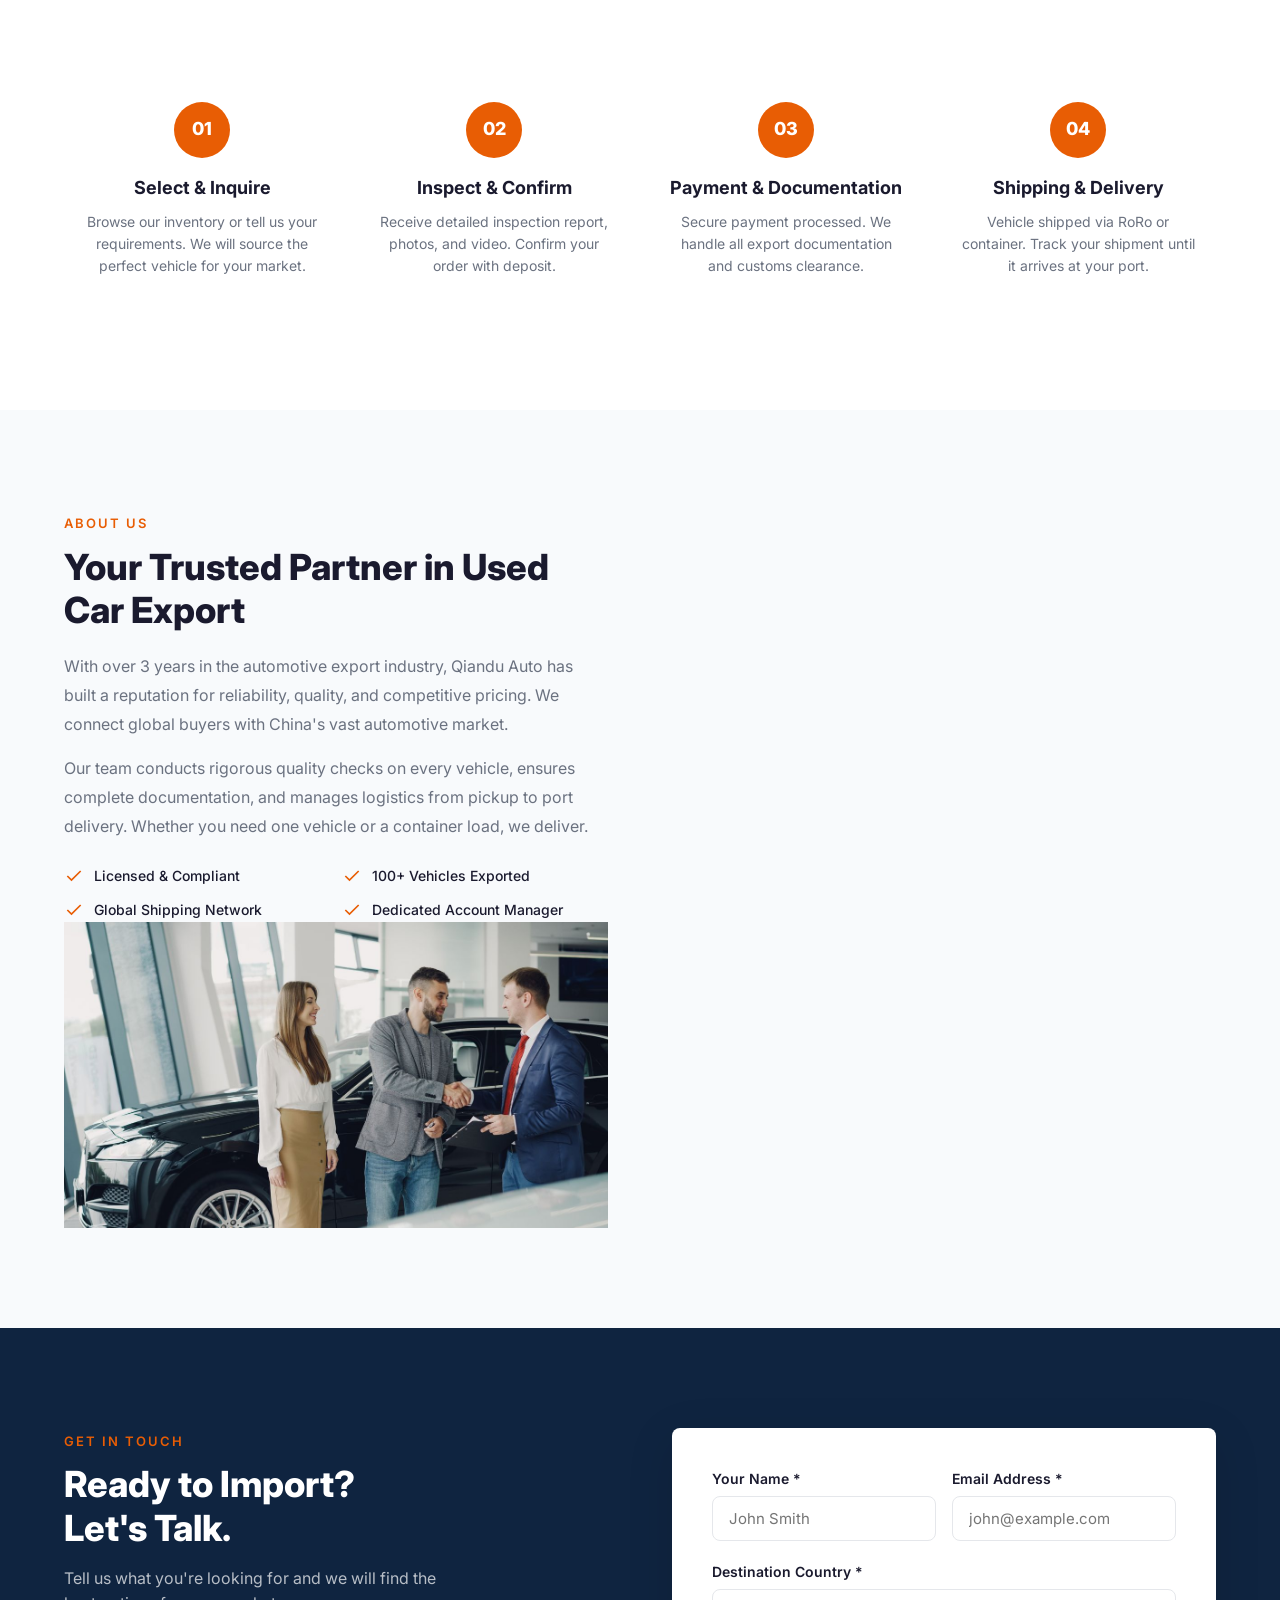
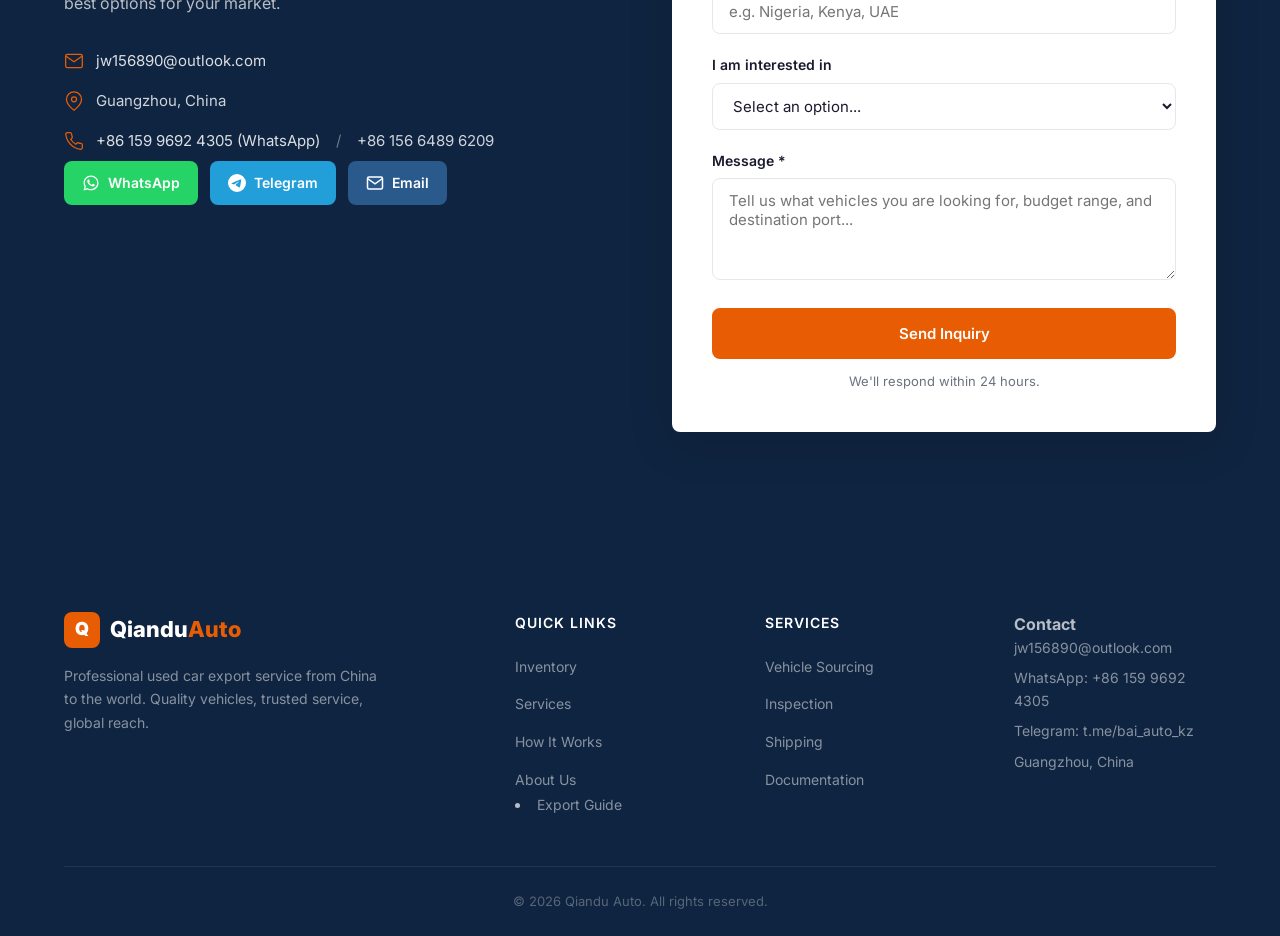
==== commit 46d8a413: "统计数据按用户口径修正：国家数25→20；script.js缓存版本bump至v=20260903c（修复浏览器加载旧JS导致动画仍不生效）" ====
--- a/index.html
+++ b/index.html
@@ -52,7 +52,7 @@
         <span class="stat-label" data-i18n="stat-vehicles">Vehicles Exported</span>
       </div>
       <div class="stat-card">
-        <span class="stat-number" data-target="25">0</span><span class="stat-plus">+</span>
+        <span class="stat-number" data-target="20">0</span><span class="stat-plus">+</span>
         <span class="stat-label" data-i18n="stat-countries">Countries Served</span>
       </div>
       <div class="stat-card">
@@ -284,6 +284,6 @@
   <a class="float-btn float-tg" href="https://t.me/bai_auto_kz" target="_blank" rel="noopener" aria-label="Telegram"><svg viewBox="0 0 24 24" width="26" height="26" fill="currentColor"><path d="M11.944 0A12 12 0 0 0 0 12a12 12 0 0 0 12 12 12 12 0 0 0 12-12A12 12 0 0 0 12 0a12 12 0 0 0-.056 0zm4.962 7.224c.1-.002.321.023.465.14a.506.506 0 0 1 .171.325c.016.093.036.306.02.472-.18 1.898-.962 6.502-1.36 8.627-.168.9-.499 1.201-.82 1.23-.696.065-1.225-.46-1.9-.902-1.056-.693-1.653-1.124-2.678-1.8-1.185-.78-.417-1.21.258-1.91.177-.184 3.247-2.977 3.307-3.23.007-.032.014-.15-.056-.212s-.174-.041-.249-.024c-.106.024-1.793 1.14-5.061 3.345-.48.33-.913.49-1.302.48-.428-.008-1.252-.241-1.865-.44-.752-.245-1.349-.374-1.297-.789.027-.216.325-.437.893-.663 3.498-1.524 5.83-2.529 6.998-3.014 3.332-1.386 4.025-1.627 4.476-1.635z"/></svg></a>
 </div>
 <script src="js/i18n.js?v=20260903b"></script>
-<script src="js/script.js?v=20260903b"></script>
+<script src="js/script.js?v=20260903c"></script>
 </body>
 </html>
